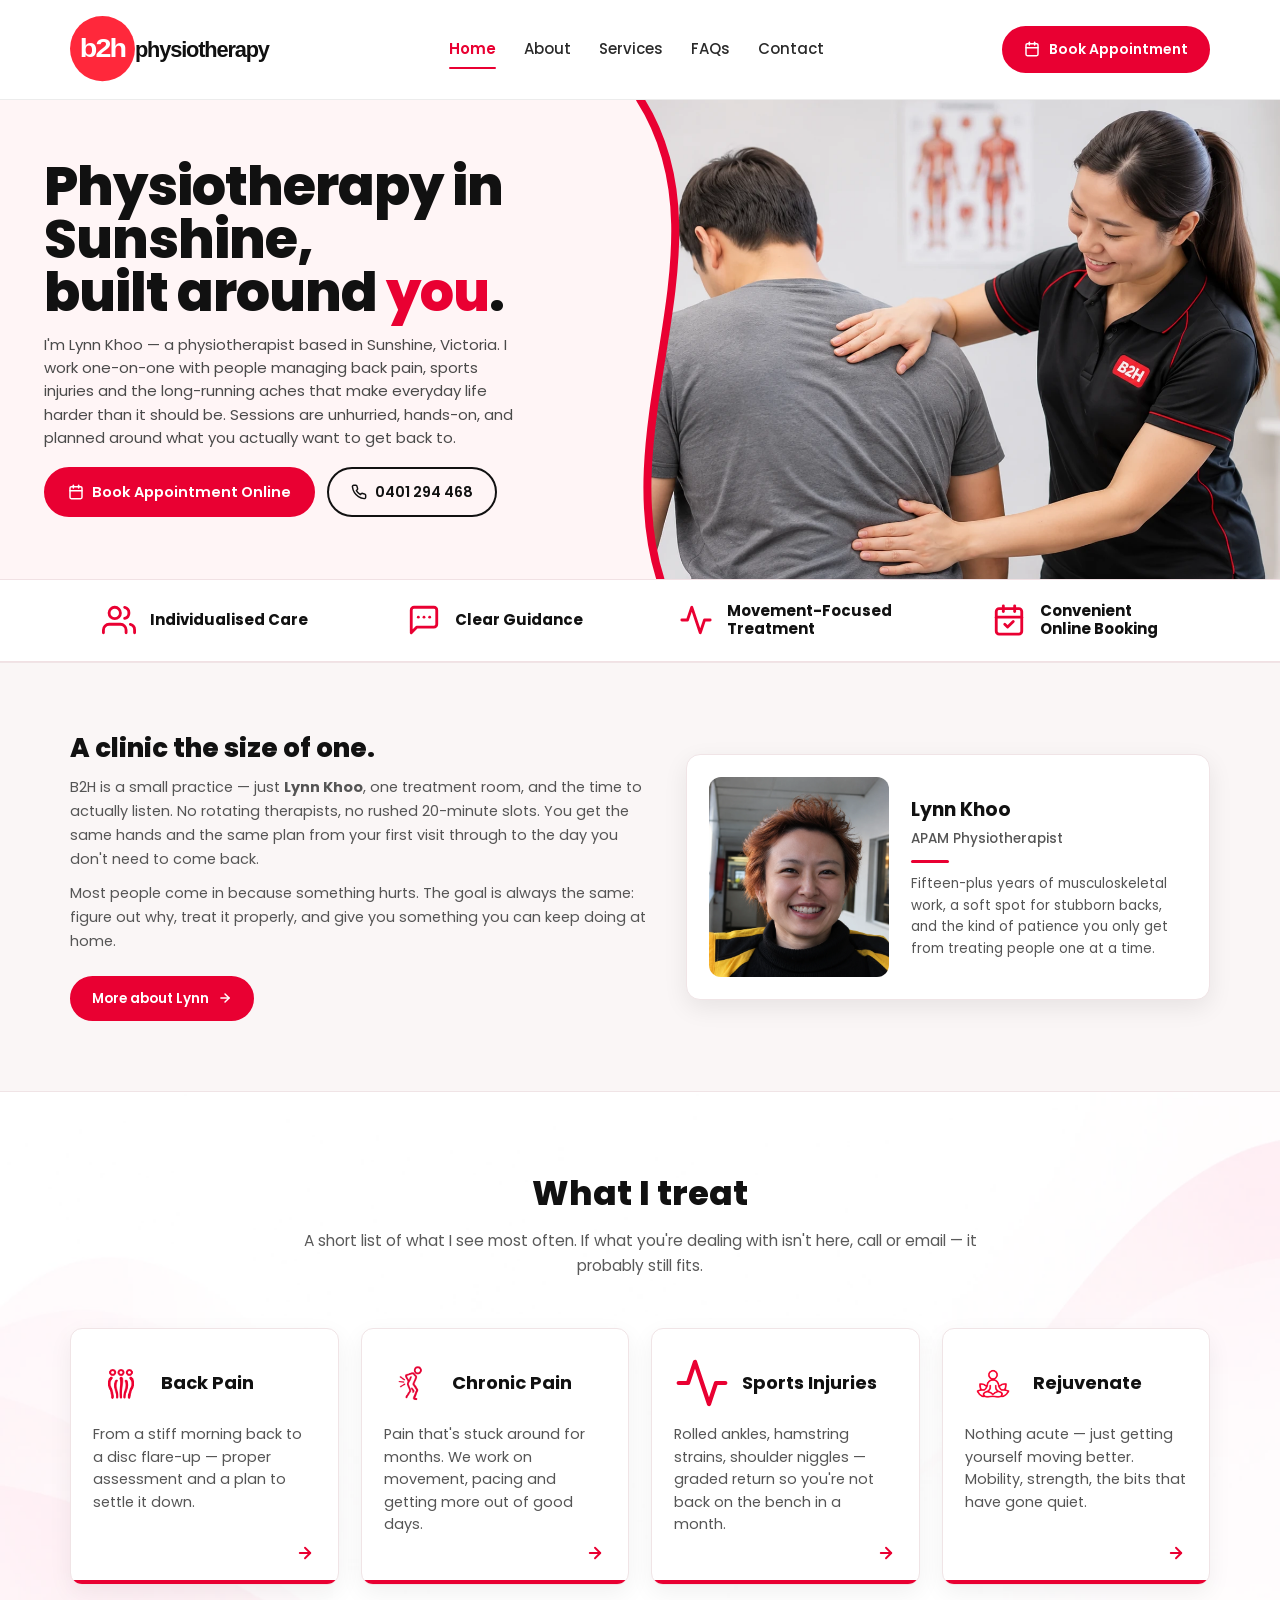
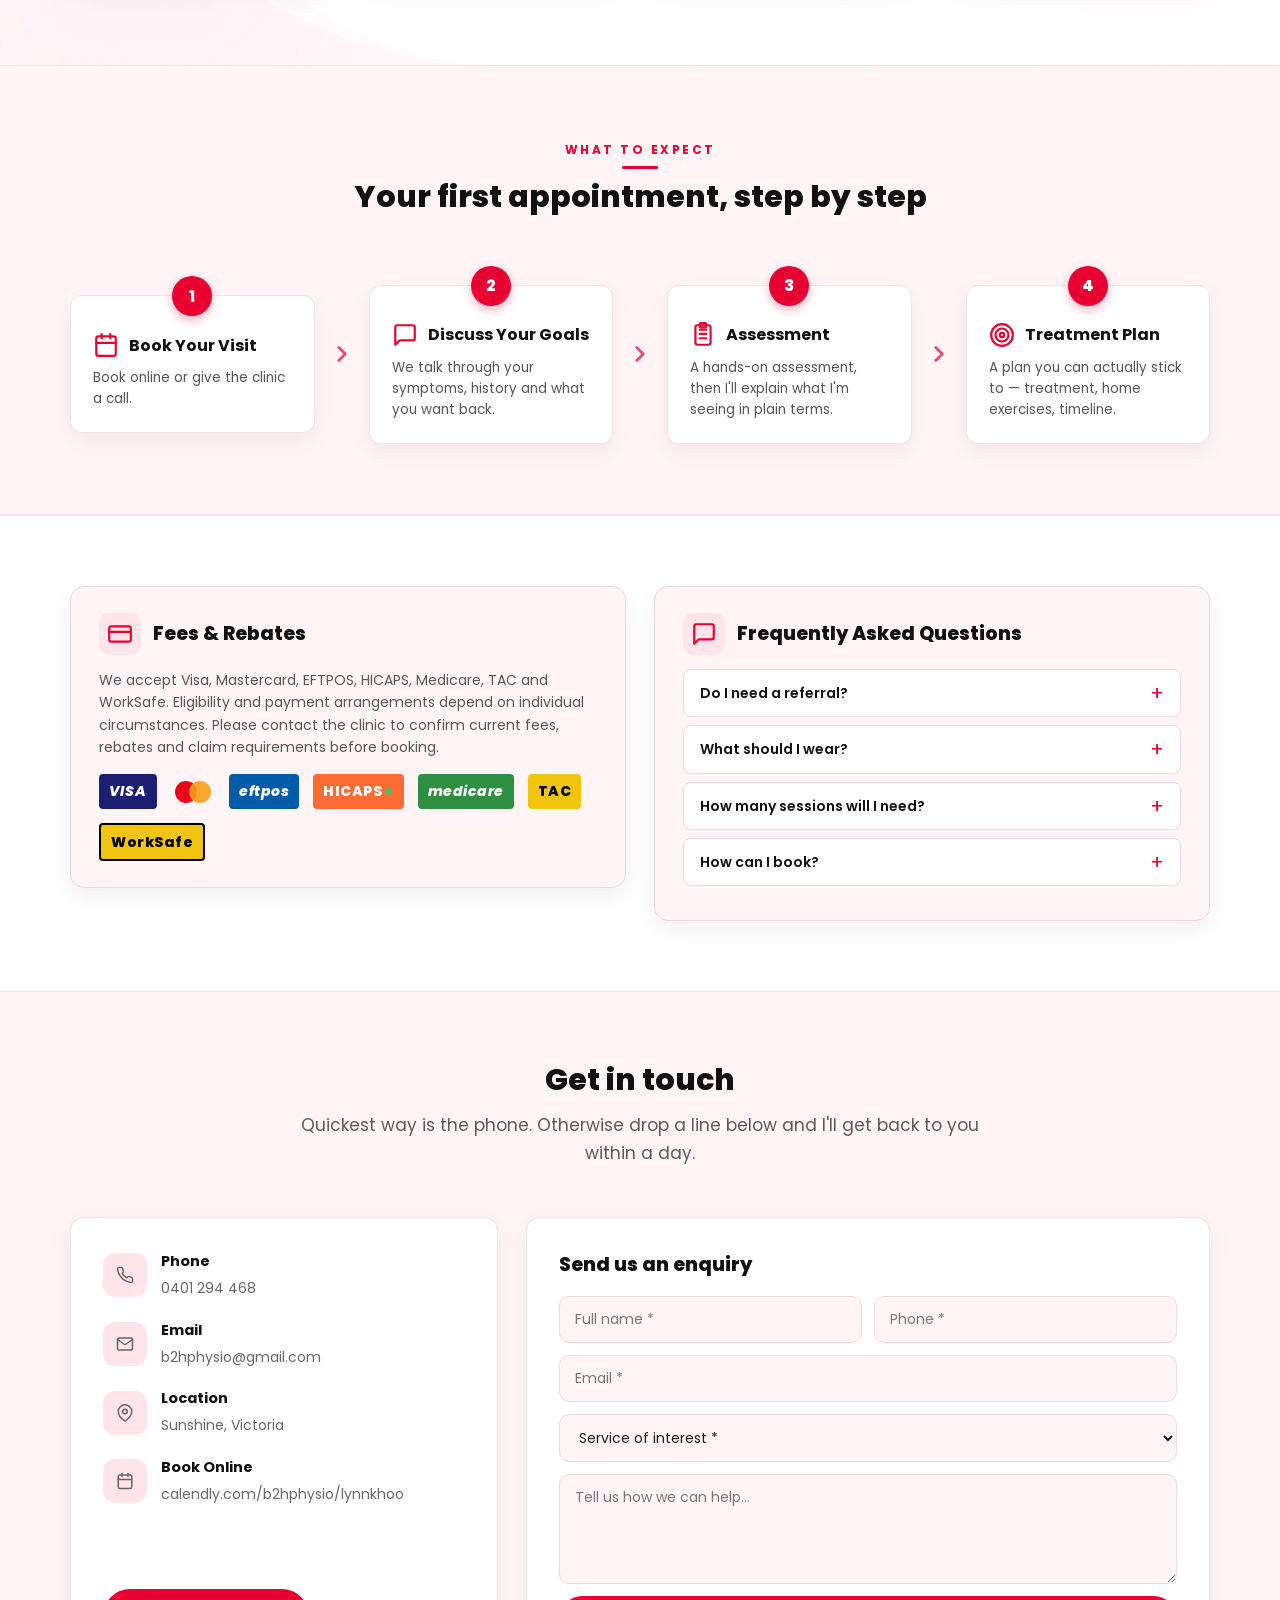
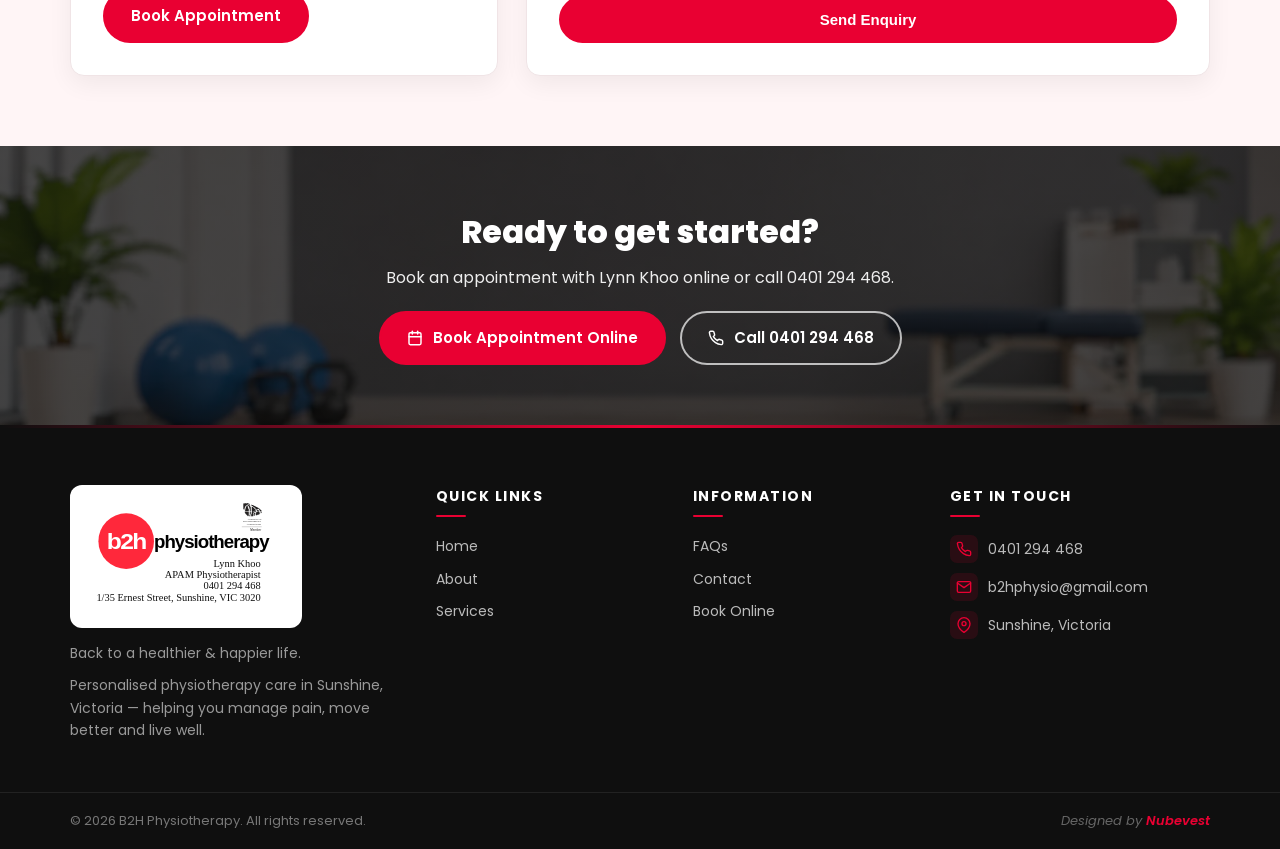
==== index.html @ 9271ef11 "index.html: sync home sections with index.php (What to Expect, Fees/FAQ, Contact) Co-Authored-By: Cl" ====
<!DOCTYPE html>
<html lang="en">
<head>
<meta charset="UTF-8" />
<meta name="viewport" content="width=device-width, initial-scale=1.0" />
<title>B2H Physiotherapy — Back to a Healthier &amp; Happier Life</title>
<meta name="description" content="B2H Physiotherapy in Sunshine, Victoria. Personalised physiotherapy care with Lynn Khoo." />
<link rel="preconnect" href="https://fonts.googleapis.com">
<link rel="preconnect" href="https://fonts.gstatic.com" crossorigin>
<link href="https://fonts.googleapis.com/css2?family=Poppins:wght@400;500;600;700;800&display=swap" rel="stylesheet">
<link rel="stylesheet" href="styles.css" />
</head>
<body>

<header class="header">
  <div class="container header-inner">
    <a href="index.html" class="logo" aria-label="B2H Physiotherapy">
      <img src="images/logo-mark.svg" alt="B2H Physiotherapy" class="logo-img" />
    </a>
    <nav class="nav" id="nav">
      <div class="nav-head">
        <a href="index.html" class="logo" aria-label="B2H Physiotherapy">
          <img src="images/logo-mark.svg" alt="B2H Physiotherapy" class="logo-img" />
        </a>
        <button class="nav-close" id="nav-close" aria-label="Close menu">&times;</button>
      </div>
      <a href="index.html" class="active">Home</a>
      <a href="about.html" class="">About</a>
      <a href="services.html" class="">Services</a>
      <a href="faqs.html" class="">FAQs</a>
      <a href="contact.html" class="">Contact</a>
    </nav>
    <div class="nav-overlay" id="nav-overlay"></div>
    <a href="https://calendly.com/b2hphysio/lynnkhoo" target="_blank" rel="noopener" class="btn btn-primary btn-sm nav-cta">
      <svg width="16" height="16" viewBox="0 0 24 24" fill="none" stroke="currentColor" stroke-width="2.2" stroke-linecap="round" stroke-linejoin="round" style="vertical-align:-3px;margin-right:6px"><rect x="3" y="4" width="18" height="18" rx="2" ry="2"/><line x1="16" y1="2" x2="16" y2="6"/><line x1="8" y1="2" x2="8" y2="6"/><line x1="3" y1="10" x2="21" y2="10"/></svg>
      Book Appointment
    </a>
    <button class="hamburger" id="hamburger" aria-label="Menu">
      <span></span><span></span><span></span>
    </button>
  </div>
</header>

<!-- Hero -->
<section class="hero" id="home">
  <div class="hero-grid">
    <div class="hero-left">
      <div class="hero-left-inner">
        <h1>Physiotherapy in Sunshine,<br/>built around <span class="accent">you</span>.</h1>
        <p>I'm Lynn Khoo — a physiotherapist based in Sunshine, Victoria. I work one-on-one with people managing back pain, sports injuries and the long-running aches that make everyday life harder than it should be. Sessions are unhurried, hands-on, and planned around what you actually want to get back to.</p>
        <div class="hero-cta">
          <a href="https://calendly.com/b2hphysio/lynnkhoo" target="_blank" rel="noopener" class="btn btn-primary">
            <svg width="16" height="16" viewBox="0 0 24 24" fill="none" stroke="currentColor" stroke-width="2.2" stroke-linecap="round" stroke-linejoin="round" style="vertical-align:-3px;margin-right:8px"><rect x="3" y="4" width="18" height="18" rx="2" ry="2"/><line x1="16" y1="2" x2="16" y2="6"/><line x1="8" y1="2" x2="8" y2="6"/><line x1="3" y1="10" x2="21" y2="10"/></svg>
            Book Appointment Online
          </a>
          <a href="tel:0401294468" class="btn btn-ghost">
            <svg width="16" height="16" viewBox="0 0 24 24" fill="none" stroke="currentColor" stroke-width="2.2" stroke-linecap="round" stroke-linejoin="round" style="vertical-align:-3px;margin-right:8px"><path d="M22 16.92v3a2 2 0 0 1-2.18 2 19.79 19.79 0 0 1-8.63-3.07 19.5 19.5 0 0 1-6-6 19.79 19.79 0 0 1-3.07-8.67A2 2 0 0 1 4.11 2h3a2 2 0 0 1 2 1.72 12.84 12.84 0 0 0 .7 2.81 2 2 0 0 1-.45 2.11L8.09 9.91a16 16 0 0 0 6 6l1.27-1.27a2 2 0 0 1 2.11-.45 12.84 12.84 0 0 0 2.81.7A2 2 0 0 1 22 16.92z"/></svg>
            0401 294 468
          </a>
        </div>
      </div>
    </div>
    <div class="hero-right">
      <img src="images/hero.webp" alt="Lynn Khoo treating a patient's back at B2H Physiotherapy" />
      <svg class="hero-divider" viewBox="0 0 100 600" preserveAspectRatio="none" xmlns="http://www.w3.org/2000/svg" aria-hidden="true">
        <path d="M 0 0 L 45 0 C 90 180, 30 400, 55 600 L 0 600 Z" fill="#FFF5F6"/>
        <path d="M 45 0 C 90 180, 30 400, 55 600" stroke="#E90032" stroke-width="8" fill="none" vector-effect="non-scaling-stroke" stroke-linecap="round"/>
      </svg>
    </div>
  </div>
</section>

<!-- Feature Strip -->
<section class="feature-strip">
  <div class="container feature-strip-inner">
    <div class="feature-item">
      <span class="feature-icon"><svg width="34" height="34" viewBox="0 0 24 24" fill="none" stroke="currentColor" stroke-width="2" stroke-linecap="round" stroke-linejoin="round"><path d="M17 21v-2a4 4 0 0 0-4-4H5a4 4 0 0 0-4 4v2"/><circle cx="9" cy="7" r="4"/><path d="M23 21v-2a4 4 0 0 0-3-3.87"/><path d="M16 3.13a4 4 0 0 1 0 7.75"/></svg></span>
      <span class="feature-text">Individualised Care</span>
    </div>
    <div class="feature-item">
      <span class="feature-icon"><svg width="34" height="34" viewBox="0 0 24 24" fill="none" stroke="currentColor" stroke-width="2" stroke-linecap="round" stroke-linejoin="round"><path d="M21 15a2 2 0 0 1-2 2H7l-4 4V5a2 2 0 0 1 2-2h14a2 2 0 0 1 2 2z"/><line x1="8" y1="10" x2="8" y2="10"/><line x1="12" y1="10" x2="12" y2="10"/><line x1="16" y1="10" x2="16" y2="10"/></svg></span>
      <span class="feature-text">Clear Guidance</span>
    </div>
    <div class="feature-item">
      <span class="feature-icon"><svg width="34" height="34" viewBox="0 0 24 24" fill="none" stroke="currentColor" stroke-width="2" stroke-linecap="round" stroke-linejoin="round"><polyline points="22 12 18 12 15 21 9 3 6 12 2 12"/></svg></span>
      <span class="feature-text">Movement-Focused<br/>Treatment</span>
    </div>
    <div class="feature-item">
      <span class="feature-icon"><svg width="34" height="34" viewBox="0 0 24 24" fill="none" stroke="currentColor" stroke-width="2" stroke-linecap="round" stroke-linejoin="round"><rect x="3" y="4" width="18" height="18" rx="2" ry="2"/><line x1="16" y1="2" x2="16" y2="6"/><line x1="8" y1="2" x2="8" y2="6"/><line x1="3" y1="10" x2="21" y2="10"/><polyline points="9 15 11 17 15 13"/></svg></span>
      <span class="feature-text">Convenient<br/>Online Booking</span>
    </div>
  </div>
</section>

<!-- Brief About -->
<section class="section section-about">
  <div class="container">
    <div class="about-grid">
      <div class="about-text">
        <h2>A clinic the size of one.</h2>
        <p>B2H is a small practice — just <strong>Lynn Khoo</strong>, one treatment room, and the time to actually listen. No rotating therapists, no rushed 20-minute slots. You get the same hands and the same plan from your first visit through to the day you don't need to come back.</p>
        <p>Most people come in because something hurts. The goal is always the same: figure out why, treat it properly, and give you something you can keep doing at home.</p>
        <a href="about.html" class="btn btn-primary btn-sm about-cta">
          More about Lynn
          <svg width="14" height="14" viewBox="0 0 24 24" fill="none" stroke="currentColor" stroke-width="2.5" stroke-linecap="round" stroke-linejoin="round" style="margin-left:6px;vertical-align:-2px"><line x1="5" y1="12" x2="19" y2="12"/><polyline points="12 5 19 12 12 19"/></svg>
        </a>
      </div>
      <div class="about-card">
        <div class="about-photo">
          <img src="images/lynn.webp" alt="Lynn Khoo, APAM Physiotherapist" onerror="this.style.display='none';this.parentNode.classList.add('no-photo');" />
        </div>
        <div class="about-info">
          <h4>Lynn Khoo</h4>
          <p class="role">APAM Physiotherapist</p>
          <div class="divider-line"></div>
          <p class="about-desc">Fifteen-plus years of musculoskeletal work, a soft spot for stubborn backs, and the kind of patience you only get from treating people one at a time.</p>
        </div>
      </div>
    </div>
  </div>
</section>

<!-- Services preview -->
<section class="section section-services">
  <div class="container">
    <div class="section-head center">
      <h2>What I treat</h2>
      <p class="lead">A short list of what I see most often. If what you're dealing with isn't here, call or email — it probably still fits.</p>
    </div>
    <div class="services-grid">
      <a href="services.html#back-pain" class="service-card">
        <div class="service-head">
          <span class="service-icon"><img src="images/services/back-pain.png" alt="" width="56" height="56" /></span>
          <h3>Back Pain</h3>
        </div>
        <p>From a stiff morning back to a disc flare-up — proper assessment and a plan to settle it down.</p>
        <span class="service-arrow"><svg width="18" height="18" viewBox="0 0 24 24" fill="none" stroke="currentColor" stroke-width="2.5" stroke-linecap="round" stroke-linejoin="round"><line x1="5" y1="12" x2="19" y2="12"/><polyline points="12 5 19 12 12 19"/></svg></span>
      </a>
      <a href="services.html#chronic-pain" class="service-card">
        <div class="service-head">
          <span class="service-icon"><img src="images/services/chronic-pain.png" alt="" width="56" height="56" /></span>
          <h3>Chronic Pain</h3>
        </div>
        <p>Pain that's stuck around for months. We work on movement, pacing and getting more out of good days.</p>
        <span class="service-arrow"><svg width="18" height="18" viewBox="0 0 24 24" fill="none" stroke="currentColor" stroke-width="2.5" stroke-linecap="round" stroke-linejoin="round"><line x1="5" y1="12" x2="19" y2="12"/><polyline points="12 5 19 12 12 19"/></svg></span>
      </a>
      <a href="services.html#sports-injuries" class="service-card">
        <div class="service-head">
          <span class="service-icon"><svg width="32" height="32" viewBox="0 0 24 24" fill="none" stroke="currentColor" stroke-width="1.8" stroke-linecap="round" stroke-linejoin="round"><polyline points="22 12 18 12 15 21 9 3 6 12 2 12"/></svg></span>
          <h3>Sports Injuries</h3>
        </div>
        <p>Rolled ankles, hamstring strains, shoulder niggles — graded return so you're not back on the bench in a month.</p>
        <span class="service-arrow"><svg width="18" height="18" viewBox="0 0 24 24" fill="none" stroke="currentColor" stroke-width="2.5" stroke-linecap="round" stroke-linejoin="round"><line x1="5" y1="12" x2="19" y2="12"/><polyline points="12 5 19 12 12 19"/></svg></span>
      </a>
      <a href="services.html#rejuvenate" class="service-card">
        <div class="service-head">
          <span class="service-icon"><img src="images/services/rejuvenate.png" alt="" width="56" height="56" /></span>
          <h3>Rejuvenate</h3>
        </div>
        <p>Nothing acute — just getting yourself moving better. Mobility, strength, the bits that have gone quiet.</p>
        <span class="service-arrow"><svg width="18" height="18" viewBox="0 0 24 24" fill="none" stroke="currentColor" stroke-width="2.5" stroke-linecap="round" stroke-linejoin="round"><line x1="5" y1="12" x2="19" y2="12"/><polyline points="12 5 19 12 12 19"/></svg></span>
      </a>
    </div>
  </div>
</section>

<!-- What to Expect -->
<section class="section section-expect">
  <div class="container">
    <div class="section-head center">
      <span class="eyebrow">WHAT TO EXPECT</span>
      <h2>Your first appointment, step by step</h2>
    </div>
    <div class="steps">
      <div class="step">
        <span class="step-num">1</span>
        <div class="step-head">
          <span class="step-icon"><svg width="26" height="26" viewBox="0 0 24 24" fill="none" stroke="currentColor" stroke-width="2" stroke-linecap="round" stroke-linejoin="round"><rect x="3" y="4" width="18" height="18" rx="2" ry="2"/><line x1="16" y1="2" x2="16" y2="6"/><line x1="8" y1="2" x2="8" y2="6"/><line x1="3" y1="10" x2="21" y2="10"/></svg></span>
          <h4>Book Your Visit</h4>
        </div>
        <p>Book online or give the clinic a call.</p>
      </div>
      <span class="step-arrow"><svg width="26" height="26" viewBox="0 0 24 24" fill="none" stroke="currentColor" stroke-width="2.5" stroke-linecap="round" stroke-linejoin="round"><polyline points="9 18 15 12 9 6"/></svg></span>
      <div class="step">
        <span class="step-num">2</span>
        <div class="step-head">
          <span class="step-icon"><svg width="26" height="26" viewBox="0 0 24 24" fill="none" stroke="currentColor" stroke-width="2" stroke-linecap="round" stroke-linejoin="round"><path d="M21 15a2 2 0 0 1-2 2H7l-4 4V5a2 2 0 0 1 2-2h14a2 2 0 0 1 2 2z"/></svg></span>
          <h4>Discuss Your Goals</h4>
        </div>
        <p>We talk through your symptoms, history and what you want back.</p>
      </div>
      <span class="step-arrow"><svg width="26" height="26" viewBox="0 0 24 24" fill="none" stroke="currentColor" stroke-width="2.5" stroke-linecap="round" stroke-linejoin="round"><polyline points="9 18 15 12 9 6"/></svg></span>
      <div class="step">
        <span class="step-num">3</span>
        <div class="step-head">
          <span class="step-icon"><svg width="26" height="26" viewBox="0 0 24 24" fill="none" stroke="currentColor" stroke-width="2" stroke-linecap="round" stroke-linejoin="round"><path d="M9 11H15 M9 15H15 M9 7H15"/><rect x="5" y="3" width="14" height="18" rx="2"/><rect x="9" y="1" width="6" height="4" rx="1"/></svg></span>
          <h4>Assessment</h4>
        </div>
        <p>A hands-on assessment, then I'll explain what I'm seeing in plain terms.</p>
      </div>
      <span class="step-arrow"><svg width="26" height="26" viewBox="0 0 24 24" fill="none" stroke="currentColor" stroke-width="2.5" stroke-linecap="round" stroke-linejoin="round"><polyline points="9 18 15 12 9 6"/></svg></span>
      <div class="step">
        <span class="step-num">4</span>
        <div class="step-head">
          <span class="step-icon"><svg width="26" height="26" viewBox="0 0 24 24" fill="none" stroke="currentColor" stroke-width="2" stroke-linecap="round" stroke-linejoin="round"><circle cx="12" cy="12" r="10"/><circle cx="12" cy="12" r="6"/><circle cx="12" cy="12" r="2"/></svg></span>
          <h4>Treatment Plan</h4>
        </div>
        <p>A plan you can actually stick to — treatment, home exercises, timeline.</p>
      </div>
    </div>
  </div>
</section>

<!-- Fees & Rebates + FAQs -->
<section class="section section-faq-fees">
  <div class="container">
    <div class="fees-faq-grid">
      <div class="info-card">
        <div class="info-card-head">
          <span class="info-card-icon"><svg width="26" height="26" viewBox="0 0 24 24" fill="none" stroke="currentColor" stroke-width="2" stroke-linecap="round" stroke-linejoin="round"><rect x="2" y="5" width="20" height="14" rx="2"/><line x1="2" y1="10" x2="22" y2="10"/></svg></span>
          <h3>Fees &amp; Rebates</h3>
        </div>
        <p>We accept Visa, Mastercard, EFTPOS, HICAPS, Medicare, TAC and WorkSafe. Eligibility and payment arrangements depend on individual circumstances. Please contact the clinic to confirm current fees, rebates and claim requirements before booking.</p>
        <div class="pay-logos">
          <span class="pay-logo pay-visa">VISA</span>
          <span class="pay-logo pay-mc"><span class="mc-circle mc-red"></span><span class="mc-circle mc-yellow"></span></span>
          <span class="pay-logo pay-eftpos">eftpos</span>
          <span class="pay-logo pay-hicaps">HICAPS<span class="hicaps-plus">+</span></span>
          <span class="pay-logo pay-medicare">medicare</span>
          <span class="pay-logo pay-tac">TAC</span>
          <span class="pay-logo pay-worksafe">WorkSafe</span>
        </div>
      </div>
      <div class="info-card">
        <div class="info-card-head">
          <span class="info-card-icon"><svg width="26" height="26" viewBox="0 0 24 24" fill="none" stroke="currentColor" stroke-width="2" stroke-linecap="round" stroke-linejoin="round"><path d="M21 15a2 2 0 0 1-2 2H7l-4 4V5a2 2 0 0 1 2-2h14a2 2 0 0 1 2 2z"/></svg></span>
          <h3>Frequently Asked Questions</h3>
        </div>
        <div class="faq">
          <details><summary>Do I need a referral?</summary><p>Usually not for a private physiotherapy visit. Some funded services require referrals.</p></details>
          <details><summary>What should I wear?</summary><p>Comfortable clothing that allows easy movement.</p></details>
          <details><summary>How many sessions will I need?</summary><p>It depends on your condition and your goals — we'll discuss this with you after your assessment.</p></details>
          <details><summary>How can I book?</summary><p>Use the <a href="https://calendly.com/b2hphysio/lynnkhoo" target="_blank" rel="noopener">online booking link</a> or call us on <a href="tel:0401294468">0401 294 468</a>.</p></details>
        </div>
      </div>
    </div>
  </div>
</section>

<!-- Contact form -->
<section class="section" id="contact">
  <div class="container">
    <div class="section-head center">
      <h2>Get in touch</h2>
      <p class="lead">Quickest way is the phone. Otherwise drop a line below and I'll get back to you within a day.</p>
    </div>
    <div class="contact-grid">
      <div class="contact-info">
        <div class="info-row">
          <span class="info-icon"><svg width="18" height="18" viewBox="0 0 24 24" fill="none" stroke="currentColor" stroke-width="2" stroke-linecap="round" stroke-linejoin="round"><path d="M22 16.92v3a2 2 0 0 1-2.18 2 19.79 19.79 0 0 1-8.63-3.07 19.5 19.5 0 0 1-6-6 19.79 19.79 0 0 1-3.07-8.67A2 2 0 0 1 4.11 2h3a2 2 0 0 1 2 1.72 12.84 12.84 0 0 0 .7 2.81 2 2 0 0 1-.45 2.11L8.09 9.91a16 16 0 0 0 6 6l1.27-1.27a2 2 0 0 1 2.11-.45 12.84 12.84 0 0 0 2.81.7A2 2 0 0 1 22 16.92z"/></svg></span>
          <div><strong>Phone</strong><a href="tel:0401294468">0401 294 468</a></div>
        </div>
        <div class="info-row">
          <span class="info-icon"><svg width="18" height="18" viewBox="0 0 24 24" fill="none" stroke="currentColor" stroke-width="2" stroke-linecap="round" stroke-linejoin="round"><path d="M4 4h16c1.1 0 2 .9 2 2v12c0 1.1-.9 2-2 2H4c-1.1 0-2-.9-2-2V6c0-1.1.9-2 2-2z"/><polyline points="22,6 12,13 2,6"/></svg></span>
          <div><strong>Email</strong><a href="mailto:b2hphysio@gmail.com">b2hphysio@gmail.com</a></div>
        </div>
        <div class="info-row">
          <span class="info-icon"><svg width="18" height="18" viewBox="0 0 24 24" fill="none" stroke="currentColor" stroke-width="2" stroke-linecap="round" stroke-linejoin="round"><path d="M21 10c0 7-9 13-9 13s-9-6-9-13a9 9 0 0 1 18 0z"/><circle cx="12" cy="10" r="3"/></svg></span>
          <div><strong>Location</strong><span>Sunshine, Victoria</span></div>
        </div>
        <div class="info-row">
          <span class="info-icon"><svg width="18" height="18" viewBox="0 0 24 24" fill="none" stroke="currentColor" stroke-width="2" stroke-linecap="round" stroke-linejoin="round"><rect x="3" y="4" width="18" height="18" rx="2" ry="2"/><line x1="16" y1="2" x2="16" y2="6"/><line x1="8" y1="2" x2="8" y2="6"/><line x1="3" y1="10" x2="21" y2="10"/></svg></span>
          <div><strong>Book Online</strong><a href="https://calendly.com/b2hphysio/lynnkhoo" target="_blank" rel="noopener">calendly.com/b2hphysio/lynnkhoo</a></div>
        </div>
        <a href="https://calendly.com/b2hphysio/lynnkhoo" target="_blank" rel="noopener" class="btn btn-primary">Book Appointment</a>
      </div>
      <form class="contact-form" onsubmit="event.preventDefault(); alert('Thanks! We will get back to you soon.'); this.reset();">
        <h3>Send us an enquiry</h3>
        <div class="row">
          <input type="text" placeholder="Full name *" required />
          <input type="tel" placeholder="Phone *" required />
        </div>
        <input type="email" placeholder="Email *" required />
        <select required>
          <option value="">Service of interest *</option>
          <option>Back Pain</option>
          <option>Chronic Pain</option>
          <option>Sports Injuries</option>
          <option>Rejuvenate</option>
          <option>Other</option>
        </select>
        <textarea rows="4" placeholder="Tell us how we can help..."></textarea>
        <button type="submit" class="btn btn-primary">Send Enquiry</button>
      </form>
    </div>
  </div>
</section>

<!-- Footer CTA -->
<section class="footer-cta">
  <div class="container footer-cta-inner">
    <div>
      <h2>Ready to get started?</h2>
      <p>Book an appointment with Lynn Khoo online or call 0401 294 468.</p>
    </div>
    <div class="footer-cta-actions">
      <a href="https://calendly.com/b2hphysio/lynnkhoo" target="_blank" rel="noopener" class="btn btn-primary">
        <svg width="16" height="16" viewBox="0 0 24 24" fill="none" stroke="currentColor" stroke-width="2.2" stroke-linecap="round" stroke-linejoin="round" style="vertical-align:-3px;margin-right:6px"><rect x="3" y="4" width="18" height="18" rx="2" ry="2"/><line x1="16" y1="2" x2="16" y2="6"/><line x1="8" y1="2" x2="8" y2="6"/><line x1="3" y1="10" x2="21" y2="10"/></svg>
        Book Appointment Online
      </a>
      <a href="tel:0401294468" class="btn btn-ghost btn-ghost-light">
        <svg width="16" height="16" viewBox="0 0 24 24" fill="none" stroke="currentColor" stroke-width="2.2" stroke-linecap="round" stroke-linejoin="round" style="vertical-align:-3px;margin-right:6px"><path d="M22 16.92v3a2 2 0 0 1-2.18 2 19.79 19.79 0 0 1-8.63-3.07 19.5 19.5 0 0 1-6-6 19.79 19.79 0 0 1-3.07-8.67A2 2 0 0 1 4.11 2h3a2 2 0 0 1 2 1.72 12.84 12.84 0 0 0 .7 2.81 2 2 0 0 1-.45 2.11L8.09 9.91a16 16 0 0 0 6 6l1.27-1.27a2 2 0 0 1 2.11-.45 12.84 12.84 0 0 0 2.81.7A2 2 0 0 1 22 16.92z"/></svg>
        Call 0401 294 468
      </a>
    </div>
  </div>
</section>

<!-- Footer -->
<footer class="footer">
  <div class="container footer-inner">
    <div class="footer-brand">
      <div class="logo logo-light">
        <img src="images/logo.svg" alt="B2H Physiotherapy" class="logo-img logo-img-light" />
      </div>
      <p class="muted-light">Back to a healthier &amp; happier life.</p>
      <p class="muted-light">Personalised physiotherapy care in Sunshine, Victoria &mdash; helping you manage pain, move better and live well.</p>
    </div>

    <div class="footer-col">
      <h5>Quick Links</h5>
      <ul>
        <li><a href="index.html">Home</a></li>
        <li><a href="about.html">About</a></li>
        <li><a href="services.html">Services</a></li>
      </ul>
    </div>

    <div class="footer-col">
      <h5>Information</h5>
      <ul>
        <li><a href="faqs.html">FAQs</a></li>
        <li><a href="contact.html">Contact</a></li>
        <li><a href="https://calendly.com/b2hphysio/lynnkhoo" target="_blank" rel="noopener">Book Online</a></li>
      </ul>
    </div>

    <div class="footer-col footer-contact">
      <h5>Get in Touch</h5>
      <ul>
        <li>
          <span class="f-icon"><svg width="16" height="16" viewBox="0 0 24 24" fill="none" stroke="currentColor" stroke-width="2" stroke-linecap="round" stroke-linejoin="round"><path d="M22 16.92v3a2 2 0 0 1-2.18 2 19.79 19.79 0 0 1-8.63-3.07 19.5 19.5 0 0 1-6-6 19.79 19.79 0 0 1-3.07-8.67A2 2 0 0 1 4.11 2h3a2 2 0 0 1 2 1.72 12.84 12.84 0 0 0 .7 2.81 2 2 0 0 1-.45 2.11L8.09 9.91a16 16 0 0 0 6 6l1.27-1.27a2 2 0 0 1 2.11-.45 12.84 12.84 0 0 0 2.81.7A2 2 0 0 1 22 16.92z"/></svg></span>
          <a href="tel:0401294468">0401 294 468</a>
        </li>
        <li>
          <span class="f-icon"><svg width="16" height="16" viewBox="0 0 24 24" fill="none" stroke="currentColor" stroke-width="2" stroke-linecap="round" stroke-linejoin="round"><path d="M4 4h16c1.1 0 2 .9 2 2v12c0 1.1-.9 2-2 2H4c-1.1 0-2-.9-2-2V6c0-1.1.9-2 2-2z"/><polyline points="22,6 12,13 2,6"/></svg></span>
          <a href="mailto:b2hphysio@gmail.com">b2hphysio@gmail.com</a>
        </li>
        <li>
          <span class="f-icon"><svg width="16" height="16" viewBox="0 0 24 24" fill="none" stroke="currentColor" stroke-width="2" stroke-linecap="round" stroke-linejoin="round"><path d="M21 10c0 7-9 13-9 13s-9-6-9-13a9 9 0 0 1 18 0z"/><circle cx="12" cy="10" r="3"/></svg></span>
          <span>Sunshine, Victoria</span>
        </li>
      </ul>
    </div>
  </div>

  <div class="copyright">
    <div class="container copyright-inner">
      <span>&copy; 2026 B2H Physiotherapy. All rights reserved.</span>
      <span class="footer-credit">Designed by <a href="https://nubevest.com.au" target="_blank" rel="noopener">Nubevest</a></span>
    </div>
  </div>
</footer>

<script src="script.js"></script>
</body>
</html>
---- styles.css ----
/* ===== B2H Physiotherapy — Red / Black / White ===== */
:root{
  --red:#E90032;
  --red-dark:#b80028;
  --black:#111111;
  --ink:#1a1a1a;
  --muted:#5a5a5a;
  --line:#ececec;
  --bg:#ffffff;
  --bg-pink:#FFF5F6;
  --bg-alt:#faf6f6;
  --radius:14px;
  --shadow:0 10px 30px rgba(17,17,17,.08);
  --shadow-lg:0 20px 60px rgba(233,0,50,.18);
}
*{box-sizing:border-box;margin:0;padding:0}
html{scroll-behavior:smooth}
body{
  font-family:'Poppins',system-ui,-apple-system,sans-serif;
  color:var(--ink);background:var(--bg);line-height:1.6;-webkit-font-smoothing:antialiased;
}
img{max-width:100%;display:block}
a{color:var(--red);text-decoration:none}
a:hover{color:var(--red-dark)}
.container{width:100%;max-width:1180px;margin:0 auto;padding:0 20px}

/* ===== Header ===== */
.header{position:sticky;top:0;background:#fff;z-index:50;box-shadow:0 1px 0 var(--line)}
.header-inner{display:flex;align-items:center;justify-content:space-between;padding:16px 20px;gap:20px}
.logo{display:flex;align-items:center;gap:10px;font-weight:700;color:var(--black)}
.logo-mark{
  background:var(--red);color:#fff;padding:7px 11px;border-radius:8px;
  font-weight:800;letter-spacing:.3px;font-size:17px;line-height:1;
}
.logo-text{font-size:19px;font-weight:700}
.logo-img{display:block;height:auto;width:200px;max-width:100%;flex-shrink:0}
@media (max-width:640px){.logo-img{width:160px}}
.logo-img-light{width:200px;background:#fff;padding:12px 16px;border-radius:12px;box-sizing:content-box}
@media (max-width:640px){.logo-img{width:150px}}
.nav{display:flex;gap:28px;align-items:center}
.nav-head,.nav-overlay{display:none}
.nav a{color:#2a2a2a;font-weight:500;font-size:15px;position:relative;padding:4px 0}
.nav a:hover{color:var(--red)}
.nav a.active{color:var(--red);font-weight:600}
.nav a.active::after{content:"";position:absolute;left:0;right:0;bottom:-4px;height:2px;background:var(--red);border-radius:2px}
.nav .caret{font-size:11px;margin-left:2px;opacity:.7}
.nav-cta{white-space:nowrap;display:inline-flex;align-items:center}
.hamburger{display:none;background:none;border:none;cursor:pointer;flex-direction:column;gap:4px;padding:8px}
.hamburger span{width:24px;height:2.5px;background:var(--black);border-radius:2px;transition:.3s}

/* ===== Buttons ===== */
.btn{
  display:inline-block;padding:13px 26px;border-radius:50px;font-weight:600;font-size:15px;
  transition:.3s;cursor:pointer;border:2px solid transparent;text-align:center;
}
.btn-sm{padding:10px 20px;font-size:14px}
.btn-primary{background:var(--red);color:#fff;border-color:var(--red)}
.btn-primary:hover{background:var(--red-dark);border-color:var(--red-dark);color:#fff;transform:translateY(-2px);box-shadow:var(--shadow-lg)}
.btn-ghost{background:transparent;color:var(--black);border-color:var(--black)}
.btn-ghost:hover{background:var(--black);color:#fff}

/* ===== Page Hero (sub-pages) ===== */
.page-hero{
  background:linear-gradient(135deg,#fff5f6 0%,#ffe4e9 100%);
  padding:60px 0;text-align:center;border-bottom:1px solid #f0d8dc;
  position:relative;overflow:hidden;
}
.page-hero::before,.page-hero::after{
  content:"";position:absolute;width:260px;height:260px;border-radius:50%;
  background:radial-gradient(circle,rgba(233,0,50,.08),transparent 70%);pointer-events:none;
}
.page-hero::before{top:-80px;left:-80px}
.page-hero::after{bottom:-80px;right:-80px}
.page-hero .container{position:relative;z-index:1}
.page-hero .eyebrow{color:var(--red);font-weight:700;font-size:13px;letter-spacing:3px;text-transform:uppercase;margin-bottom:12px;display:inline-block}
.page-hero h1{font-size:44px;color:var(--black);font-weight:800;margin:0 0 14px;letter-spacing:-.5px}
.breadcrumb{font-size:14px;color:#777}
.breadcrumb a{color:var(--red);text-decoration:none;font-weight:600}
.breadcrumb a:hover{text-decoration:underline}
.breadcrumb span.sep{margin:0 8px;color:#aaa}

/* ===== Hero ===== */
.hero{background:var(--bg-pink);position:relative;overflow:hidden}
.hero-grid{
  display:grid;grid-template-columns:43% 57%;align-items:stretch;
  min-height:480px;max-width:1400px;margin:0 auto;position:relative;
}
.hero-left{
  display:flex;align-items:center;background:var(--bg-pink);position:relative;z-index:2;
  padding:30px 32px 30px 44px;
}
.hero-left-inner{max-width:540px;width:100%}
.eyebrow{
  display:inline-block;color:var(--red);font-weight:700;font-size:12px;letter-spacing:2.5px;
  text-transform:uppercase;margin-bottom:10px;
}
.hero-left h1{
  font-size:54px;line-height:.98;font-weight:800;color:var(--black);
  margin-bottom:14px;letter-spacing:-1px;
}
.hero-left h1 .accent{color:var(--red)}
.hero-left p{color:#4a4a4a;font-size:15px;margin-bottom:18px;line-height:1.55;max-width:550px}
.hero-cta{display:flex;gap:12px;flex-wrap:nowrap}
.hero-cta .btn{
  display:inline-flex;align-items:center;justify-content:center;
  padding:0 22px;height:50px;font-size:14.5px;white-space:nowrap;
}

.hero-right{position:relative;overflow:hidden;background:var(--bg-pink)}
.hero-right img{
  width:100%;height:100%;object-fit:cover;object-position:35% center;display:block;
  position:absolute;inset:0;z-index:1;
}
.hero-divider{
  position:absolute;top:0;left:-2px;height:100%;width:28%;
  z-index:2;pointer-events:none;display:block;
}

/* ===== Feature Strip ===== */
.feature-strip{
  background:#fff;border-top:1px solid #f1e1e4;border-bottom:1px solid #f1e1e4;
  padding:22px 0;
}
.feature-strip-inner{
  display:grid;grid-template-columns:repeat(4,1fr);gap:20px;align-items:center;
}
.feature-item{display:flex;align-items:center;gap:14px;justify-content:center}
.feature-icon{
  color:var(--red);display:inline-flex;align-items:center;justify-content:center;
  flex-shrink:0;
}
.feature-text{
  font-weight:700;color:var(--black);font-size:15px;line-height:1.25;
}

/* ===== Sections ===== */
.section{padding:80px 0}
.section-alt{background:var(--bg-alt)}
.section-dark{background:var(--black);color:#fff}
.section-dark .eyebrow{color:#ff5a7a}
.section-head{margin-bottom:50px;max-width:720px}
.section-head.center{margin-left:auto;margin-right:auto;text-align:center}
.section-head.light h2{color:#fff}
.section-head h2{font-size:38px;line-height:1.2;color:var(--black);font-weight:800;margin-bottom:14px}
.section-head .lead{color:var(--muted);font-size:17px}

/* ===== About ===== */
.section-about{background:#faf6f6;padding:70px 0;border-top:1px solid #f0e4e6;border-bottom:1px solid #f0e4e6}
.about-grid{display:grid;grid-template-columns:1.1fr 1fr;gap:40px;align-items:center}
.about-text .eyebrow{margin-bottom:8px;letter-spacing:2.5px;font-size:12px}
.about-text h2{font-size:26px;color:var(--black);font-weight:800;margin-bottom:12px;line-height:1.2}
.about-text p{color:#555;margin-bottom:10px;font-size:14.5px;line-height:1.65}
.about-cta{margin-top:12px;padding:10px 20px;font-size:13.5px}

.about-card{
  background:#fff;border-radius:14px;padding:22px;display:grid;
  grid-template-columns:180px 1fr;gap:22px;align-items:center;
  box-shadow:0 8px 24px rgba(17,17,17,.08);border:1px solid #f0e4e6;
}
.about-photo{
  width:180px;height:200px;border-radius:12px;overflow:hidden;
  background:#fff5f6;display:flex;align-items:center;justify-content:center;
  flex-shrink:0;
}
.about-photo img{width:100%;height:100%;object-fit:cover;display:block}
.about-photo.no-photo::after{
  content:"Lynn Khoo\A Photo";white-space:pre;color:var(--red);font-size:13px;font-weight:600;text-align:center;
}
.about-info h4{font-size:19px;color:var(--black);margin:0;font-weight:700}
.about-info .role{color:#555;font-size:13.5px;font-weight:500;margin:3px 0 0}
.divider-line{width:38px;height:3px;background:var(--red);margin:10px 0;border-radius:2px}
.about-desc{color:#555;font-size:13.5px;line-height:1.6;margin:0}

/* ===== Services ===== */
.section-services{background:#fff;position:relative;overflow:hidden}
.section-services::before{
  content:"";position:absolute;inset:0;
  background:url('images/services-bg.webp') center/100% 100% no-repeat;
  opacity:.35;pointer-events:none;
}
.section-services .container{position:relative;z-index:1}
.section-services .eyebrow{
  margin-bottom:12px;position:relative;padding-bottom:12px;
}
.section-services .eyebrow::after{
  content:"";position:absolute;left:50%;bottom:0;transform:translateX(-50%);
  width:40px;height:3px;background:var(--red);border-radius:2px;
}
.section-services h2{font-size:34px;line-height:1.25}
.section-services .lead{color:var(--muted);font-size:15.5px;margin-top:12px}

.services-grid{display:grid;grid-template-columns:repeat(4,1fr);gap:22px;margin-top:40px}
.service-card{
  background:#fff;padding:26px 22px 48px;border-radius:12px;
  box-shadow:0 8px 24px rgba(17,17,17,.06);
  transition:.3s;border:1px solid #f0e4e6;position:relative;overflow:hidden;
}
.service-card::after{
  content:"";position:absolute;left:0;right:0;bottom:0;height:4px;
  background:var(--red);
}
.service-card:hover{transform:translateY(-4px);box-shadow:0 14px 32px rgba(233,0,50,.12);border-color:#ffd1d9}
.service-head{display:flex;align-items:center;gap:12px;margin-bottom:12px}
.service-icon{
  color:var(--red);display:inline-flex;align-items:center;justify-content:center;
  flex-shrink:0;width:56px;height:56px;background:transparent;
}
.service-icon img,.service-icon svg{width:56px;height:56px;object-fit:contain;display:block;background:transparent}
.service-card h3{font-size:18px;color:var(--black);font-weight:700;margin:0}
.service-card p{color:#555;font-size:14.5px;line-height:1.55;margin:0}
.service-arrow{
  position:absolute;bottom:16px;right:18px;color:var(--red);
  display:inline-flex;align-items:center;justify-content:center;
  width:30px;height:30px;border-radius:50%;transition:.3s;
}
.service-card:hover .service-arrow{background:var(--red);color:#fff;transform:translateX(4px)}

/* ===== Steps ===== */
.section-expect{background:#fff5f6;padding:70px 0;border-top:1px solid #f0e4e6;border-bottom:1px solid #f0e4e6}
.section-expect .eyebrow{
  position:relative;padding-bottom:10px;margin-bottom:10px;
  letter-spacing:2.5px;
}
.section-expect .eyebrow::after{
  content:"";position:absolute;left:50%;bottom:0;transform:translateX(-50%);
  width:36px;height:3px;background:var(--red);border-radius:2px;
}
.section-expect h2{font-size:30px;color:var(--black);font-weight:800}

.steps{
  display:grid;grid-template-columns:1fr auto 1fr auto 1fr auto 1fr;
  gap:14px;align-items:center;margin-top:50px;
}
.step{
  background:#fff;padding:26px 22px 22px;border-radius:12px;
  box-shadow:0 8px 20px rgba(17,17,17,.06);
  position:relative;border:1px solid #f0e4e6;
  margin-top:20px;
}
.step-num{
  position:absolute;top:-20px;left:50%;transform:translateX(-50%);
  display:flex;width:40px;height:40px;background:var(--red);color:#fff;
  border-radius:50%;align-items:center;justify-content:center;
  font-weight:800;font-size:16px;box-shadow:0 4px 10px rgba(233,0,50,.3);
}
.step-head{display:flex;align-items:center;gap:10px;margin-bottom:10px;margin-top:10px}
.step-icon{color:var(--red);display:inline-flex;flex-shrink:0}
.step h4{color:var(--black);font-size:16px;margin:0;font-weight:700}
.step p{color:#555;font-size:13.5px;line-height:1.55;margin:0}

.step-arrow{
  color:var(--red);display:inline-flex;align-items:center;justify-content:center;
  opacity:.7;
}

/* ===== Why (dark) ===== */
.why-grid{display:grid;grid-template-columns:repeat(4,1fr);gap:22px}
.why-card{
  background:rgba(255,255,255,.05);border:1px solid rgba(255,255,255,.1);
  padding:30px 22px;border-radius:var(--radius);text-align:center;transition:.3s;
}
.why-card:hover{background:rgba(228,0,43,.1);border-color:var(--red);transform:translateY(-4px)}
.why-icon{font-size:40px;margin-bottom:12px}
.why-card h4{color:#fff;margin-bottom:8px;font-size:17px}
.why-card p{color:#bbb;font-size:14.5px}

/* ===== Fees & FAQ combined ===== */
.section-faq-fees{background:#fff;padding:70px 0;border-top:1px solid #f0e4e6;border-bottom:1px solid #f0e4e6}
.section-faq-fees .info-card{background:#fff5f6;border:1px solid #f0d8dc}
.section-faq-fees .faq details{background:#fff}
.fees-faq-grid{display:grid;grid-template-columns:1fr 1fr;gap:28px;align-items:start}
.info-card{
  background:#fff;border-radius:14px;padding:26px 28px;
  box-shadow:0 8px 24px rgba(17,17,17,.06);border:1px solid #f0e4e6;
}
.info-card-head{display:flex;align-items:center;gap:12px;margin-bottom:14px}
.info-card-icon{
  color:var(--red);width:42px;height:42px;background:#ffe4e9;
  border-radius:10px;display:inline-flex;align-items:center;justify-content:center;
  flex-shrink:0;
}
.info-card h3{font-size:19px;color:var(--black);font-weight:800;margin:0}
.info-card > p{color:#555;font-size:14px;line-height:1.6;margin-bottom:16px}

.pay-logos{display:flex;flex-wrap:wrap;gap:14px;align-items:center;margin-top:14px}
.pay-logo{
  display:inline-flex;align-items:center;justify-content:center;
  font-weight:800;font-size:14px;letter-spacing:.5px;
  padding:6px 10px;border-radius:4px;color:#fff;
}
.pay-visa{background:#1a1f71;font-style:italic;letter-spacing:1px}
.pay-mc{background:transparent;padding:4px;gap:0}
.mc-circle{width:22px;height:22px;border-radius:50%;display:inline-block}
.mc-red{background:#eb001b}
.mc-yellow{background:#f79e1b;margin-left:-8px;opacity:.9}
.pay-eftpos{background:#005ca9;font-style:italic;text-transform:lowercase}
.pay-hicaps{background:#ff6b35;position:relative}
.hicaps-plus{color:#2ecc71;font-weight:900;margin-left:2px}
.pay-medicare{background:#2d8f3f;text-transform:lowercase;font-style:italic}
.pay-tac{background:#f1c40f;color:#000}
.pay-worksafe{background:#f1c40f;color:#000;border:2px solid #000}

/* ===== FAQ ===== */
.faq{margin:0}
.faq details{
  background:#fff5f6;border-radius:8px;padding:0;margin-bottom:8px;
  border:1px solid #f0d8dc;overflow:hidden;
}
.faq summary{
  padding:12px 16px;cursor:pointer;font-weight:600;color:var(--black);font-size:14px;
  list-style:none;display:flex;justify-content:space-between;align-items:center;
}
.faq summary::-webkit-details-marker{display:none}
.faq summary::after{content:"+";font-size:20px;color:var(--red);font-weight:400;transition:.3s;line-height:1}
.faq details[open] summary::after{transform:rotate(45deg)}
.faq details p{padding:0 16px 14px;color:#555;font-size:13.5px;line-height:1.55}

/* ===== Contact ===== */
#contact{background:#fff5f6;padding:70px 0}
#contact .section-head.center .eyebrow{
  position:relative;padding-bottom:10px;letter-spacing:2.5px;
}
#contact .section-head.center .eyebrow::after{
  content:"";position:absolute;left:50%;bottom:0;transform:translateX(-50%);
  width:36px;height:3px;background:var(--red);border-radius:2px;
}
#contact .section-head h2{font-size:30px}

.contact-grid{display:grid;grid-template-columns:1fr 1.2fr;gap:28px;align-items:stretch}
.contact-info{
  background:#fff;padding:32px;border-radius:14px;
  box-shadow:0 8px 24px rgba(17,17,17,.06);border:1px solid #f0e4e6;
  display:flex;flex-direction:column;gap:18px;
}
.info-row{display:flex;gap:14px;align-items:center}
.info-row strong{display:block;color:var(--black);margin-bottom:2px;font-size:14.5px;font-weight:700}
.info-row a,.info-row span{color:#666;font-size:14px;text-decoration:none}
.info-row a:hover{color:var(--red)}
.info-icon{
  width:44px;height:44px;background:#ffe4e9;color:var(--red);border-radius:12px;
  display:flex;align-items:center;justify-content:center;flex-shrink:0;font-size:18px;
}
.contact-info .btn{margin-top:auto;align-self:flex-start}

.contact-form{
  background:#fff;padding:32px;border-radius:14px;
  box-shadow:0 8px 24px rgba(17,17,17,.06);border:1px solid #f0e4e6;
  display:flex;flex-direction:column;gap:12px;
}
.contact-form h3{color:var(--black);margin-bottom:4px;font-size:19px;font-weight:800}
.contact-form .row{display:grid;grid-template-columns:1fr 1fr;gap:12px}
.contact-form input,.contact-form select,.contact-form textarea{
  padding:12px 15px;border:1.5px solid #f0d8dc;border-radius:10px;
  font-family:inherit;font-size:14px;color:var(--ink);transition:.2s;background:#fff5f6;
}
.contact-form input:focus,.contact-form select:focus,.contact-form textarea:focus{
  outline:none;border-color:var(--red);background:#fff;box-shadow:0 0 0 3px rgba(233,0,50,.1);
}
.contact-form textarea{resize:vertical;font-family:inherit}

/* ===== Footer CTA ===== */
.footer-cta{
  background:
    linear-gradient(rgba(10,10,10,.75),rgba(10,10,10,.75)),
    url('images/cta-bg.webp') center/cover no-repeat;
  color:#fff;padding:60px 0;position:relative;overflow:hidden;text-align:center;
}
.footer-cta-inner{
  display:flex;flex-direction:column;align-items:center;justify-content:center;gap:20px;
  position:relative;z-index:1;
}
.footer-cta h2{color:#fff;font-size:32px;font-weight:800;margin:0 0 8px}
.footer-cta p{color:rgba(255,255,255,.92);font-size:16px;margin:0;max-width:600px}
.footer-cta-actions{display:flex;gap:14px;flex-wrap:wrap;justify-content:center}
.footer-cta .btn-primary{background:var(--red);color:#fff;border-color:var(--red)}
.footer-cta .btn-primary:hover{background:var(--red-dark);border-color:var(--red-dark);color:#fff}
.btn-ghost-light{background:transparent;color:#fff;border:2px solid rgba(255,255,255,.7)}
.btn-ghost-light:hover{background:#fff;color:var(--red);border-color:#fff}

/* ===== Footer ===== */
.footer{background:#0f0f0f;color:#bbb;padding:60px 0 0;position:relative}
.footer::before{
  content:"";position:absolute;top:0;left:0;right:0;height:3px;
  background:linear-gradient(90deg,transparent 0%,var(--red) 50%,transparent 100%);
}
.footer-inner{display:grid;grid-template-columns:1.5fr 1fr 1fr 1.2fr;gap:40px;padding-bottom:40px}
.footer h5{
  color:#fff;margin-bottom:18px;font-size:14px;text-transform:uppercase;letter-spacing:1.5px;
  position:relative;padding-bottom:10px;font-weight:700;
}
.footer h5::after{
  content:"";position:absolute;left:0;bottom:0;width:30px;height:2px;
  background:var(--red);border-radius:2px;
}
.footer ul{list-style:none}
.footer ul li{margin-bottom:10px;display:flex;align-items:center;gap:10px;font-size:14px}
.footer ul a{color:#bbb;transition:.2s}
.footer ul a:hover{color:var(--red);padding-left:3px}
.footer-brand .logo-light{margin-bottom:14px;display:inline-flex}
.logo-light .logo-text{color:#fff}
.footer-brand .muted-light{color:#999;font-size:14px;line-height:1.6;margin-bottom:10px;max-width:320px}

.f-icon{
  color:var(--red);display:inline-flex;align-items:center;justify-content:center;
  width:28px;height:28px;background:rgba(233,0,50,.12);border-radius:7px;flex-shrink:0;
}

.copyright{border-top:1px solid #222;padding:18px 0;font-size:13px;color:#777}
.copyright-inner{display:flex;justify-content:space-between;align-items:center;flex-wrap:wrap;gap:10px}
.footer-credit{color:#666;font-style:italic}

/* ===== Responsive ===== */
@media (max-width: 960px){
  .nav{
    display:flex;flex-direction:column;position:fixed;top:0;left:0;bottom:0;
    width:280px;max-width:82vw;background:#fff;padding:20px 22px;gap:0;
    box-shadow:2px 0 24px rgba(0,0,0,.15);
    transform:translateX(-100%);transition:transform .28s ease;z-index:200;
    overflow-y:auto;
  }
  .nav.open{transform:translateX(0)}
  .nav-head{display:flex;align-items:center;justify-content:space-between;margin-bottom:22px;padding-bottom:16px;border-bottom:1px solid var(--line)}
  .nav-head .logo-img{width:150px}
  .nav-close{background:none;border:0;font-size:28px;line-height:1;cursor:pointer;color:#111;padding:4px 8px}
  .nav a{padding:14px 0;border-bottom:1px solid #f1f1f1;font-size:15px;color:#2a2a2a;font-weight:500}
  .nav a:last-child{border-bottom:none}
  .nav a.active{color:var(--red)}
  .nav-overlay{position:fixed;inset:0;background:rgba(0,0,0,.45);opacity:0;pointer-events:none;transition:opacity .28s ease;z-index:150}
  .nav-overlay.open{opacity:1;pointer-events:auto}
  body.nav-locked{overflow:hidden}
  .nav-cta{display:none}
  .hamburger{display:flex}

  .hero-grid{grid-template-columns:1fr;min-height:auto}
  .hero-left{padding:50px 24px;text-align:center}
  .hero-left-inner{margin:0 auto}
  .hero-left h1{font-size:42px}
  .hero-cta{justify-content:center}
  .hero-right{min-height:380px}
  .hero-divider{display:none}

  .about-grid{grid-template-columns:1fr;gap:30px}
  .services-grid,.why-grid{grid-template-columns:repeat(2,1fr)}
  .steps{grid-template-columns:1fr 1fr;gap:30px 14px}
  .step-arrow{display:none}
  .fees-faq-grid{grid-template-columns:1fr;gap:20px}
  .feature-strip-inner{grid-template-columns:repeat(2,1fr);gap:16px}
  .contact-grid{grid-template-columns:1fr}
  .footer-inner{grid-template-columns:1fr 1fr;gap:30px}
  .footer-brand{grid-column:span 2}
  .footer-cta-inner{text-align:center;justify-content:center}
  .footer-cta-actions{justify-content:center}
  .copyright-inner{justify-content:center;text-align:center}
}
@media (max-width: 560px){
  .hero-left h1{font-size:34px}
  .section{padding:60px 0}
  .section-head h2{font-size:28px}
  .services-grid,.steps,.why-grid{grid-template-columns:1fr}
  .about-stats{grid-template-columns:1fr 1fr}
  .contact-form .row{grid-template-columns:1fr}
  .topbar-inner{font-size:12px;gap:8px}
  .topbar .dot{display:none}
}

/* About page — Story */
.section-story{background:#fff7f8}
.story-grid{display:grid;grid-template-columns:repeat(3,1fr);gap:22px;margin-top:36px}
.story-card{background:#fff;border:1px solid #f1d5da;border-radius:14px;padding:28px 24px;position:relative;transition:.25s}
.story-card:hover{transform:translateY(-4px);box-shadow:0 14px 32px rgba(233,0,50,.1);border-color:#ffd1d9}
.story-num{display:inline-block;font-size:30px;font-weight:800;color:var(--red);line-height:1;margin-bottom:12px;letter-spacing:-1px}
.story-card h3{font-size:19px;font-weight:700;color:var(--black);margin:0 0 10px}
.story-card p{color:#555;font-size:14.5px;line-height:1.6;margin:0}

/* About page — Values */
.section-values{background:#fff}
.values-grid{display:grid;grid-template-columns:repeat(4,1fr);gap:20px;margin-top:36px}
.value-card{background:#fff;border:1px solid #ececec;border-radius:14px;padding:26px 22px;transition:.25s}
.value-card:hover{border-color:#ffd1d9;transform:translateY(-3px);box-shadow:0 10px 24px rgba(233,0,50,.08)}
.value-icon{display:inline-flex;align-items:center;justify-content:center;width:52px;height:52px;border-radius:12px;background:#fff0f3;color:var(--red);margin-bottom:14px}
.value-card h4{font-size:17px;font-weight:700;color:var(--black);margin:0 0 8px}
.value-card p{color:#555;font-size:14px;line-height:1.55;margin:0}

/* About page — Credentials */
.section-credentials{background:#fff7f8}
.credentials-grid{display:grid;grid-template-columns:1fr 1fr;gap:48px;align-items:start}
.credentials-grid h2{font-size:30px;line-height:1.2;margin:10px 0 14px;color:var(--black)}
.credentials-grid p{color:#555;font-size:15px;line-height:1.6;margin:0}
.credentials-list{list-style:none;padding:0;margin:0;display:grid;gap:14px}
.credentials-list li{display:flex;gap:14px;align-items:flex-start;background:#fff;padding:16px 18px;border-radius:12px;border:1px solid #f1d5da}
.credentials-list .check{width:30px;height:30px;border-radius:50%;background:var(--red);color:#fff;display:inline-flex;align-items:center;justify-content:center;flex-shrink:0}
.credentials-list strong{color:var(--black);font-size:15px;font-weight:700}
.credentials-list .muted{color:#777;font-size:13px}

@media (max-width:900px){
  .story-grid{grid-template-columns:1fr}
  .values-grid{grid-template-columns:repeat(2,1fr)}
  .credentials-grid{grid-template-columns:1fr;gap:28px}
}
@media (max-width:560px){
  .values-grid{grid-template-columns:1fr}
}

/* Global mobile overflow safety */
html,body{overflow-x:hidden;max-width:100%}
*{box-sizing:border-box}
img,svg,video{max-width:100%;height:auto}
.container{overflow-wrap:break-word}

/* Fine-tune mobile */
@media (max-width: 560px){
  .container{padding:0 16px}
  .hero-left{padding:40px 16px}
  .hero-left h1{font-size:30px;line-height:1.15}
  .hero-left p{font-size:14.5px}
  .hero-cta{flex-wrap:wrap;gap:10px}
  .hero-cta .btn{flex:1 1 100%;justify-content:center}
  .page-hero{padding:40px 0}
  .page-hero h1{font-size:28px;line-height:1.2}
  .eyebrow{font-size:12px;letter-spacing:1px}
  .section-head h2,.credentials-grid h2{font-size:24px}
  .section-head p,.lead{font-size:14.5px}
  .feature-strip-inner{grid-template-columns:1fr;gap:12px}
  .feature-item{justify-content:flex-start}
  .btn{font-size:14px}
  .btn-sm{padding:10px 14px}
  .footer-cta h2{font-size:22px}
  .footer-cta-actions{flex-wrap:wrap;gap:10px}
  .footer-cta-actions .btn{flex:1 1 100%}
  .nav-cta{display:none}
  .header-inner{padding:12px 16px;gap:10px}
  .about-card,.about-info{padding:20px}
  .values-grid,.story-grid{gap:14px}
  .credentials-list li{padding:14px}
  h1,h2,h3,h4{overflow-wrap:break-word;word-break:break-word}
  br{display:inline}
  .section-head h2 br,.credentials-grid h2 br,.hero-left h1 br{display:none}
}

/* Extra mobile safety */
@media (max-width: 560px){
  .about-grid,.about-text,.about-card,.about-info{max-width:100%;overflow-wrap:anywhere}
  .about-text p,.about-desc,.lead,p,li{overflow-wrap:break-word;word-break:normal;max-width:100%}
  .section{padding:50px 0}
  .section-about{padding:40px 0}
  .about-text h2{font-size:22px}
  .about-card{padding:14px}
  .about-photo{min-height:200px}
  .footer-inner{grid-template-columns:1fr}
  .footer-brand{grid-column:span 1}
  .topbar-inner{flex-wrap:wrap}
  .hero-right{min-height:240px}
  .hero-right img{object-position:center}
}

/* Feature strip mobile fix */
@media (max-width: 560px){
  .feature-strip{padding:20px 0}
  .feature-strip-inner{padding:0 16px;grid-template-columns:1fr;gap:14px;max-width:100%}
  .feature-item{display:flex;align-items:center;gap:12px;padding:10px 0;min-width:0;max-width:100%}
  .feature-icon{flex-shrink:0;width:36px;height:36px}
  .feature-text{font-size:14px;line-height:1.35;overflow-wrap:break-word;flex:1 1 auto;min-width:0}
  .feature-text br{display:inline}
}

/* Feature strip: 2 per row on mobile */
@media (max-width: 560px){
  .feature-strip-inner{grid-template-columns:1fr 1fr;gap:12px 10px}
  .feature-text{font-size:13px}
  .feature-icon{width:30px;height:30px}
  .feature-icon svg{width:26px;height:26px}
}

/* About card: stack vertically on mobile */
@media (max-width: 560px){
  .about-card{grid-template-columns:1fr;gap:16px;padding:18px;text-align:center}
  .about-photo{width:100%;height:260px;max-width:100%}
  .about-info{text-align:left}
  .divider-line{margin:10px 0}
  .about-info h4{font-size:20px}
  .about-desc{font-size:14.5px;line-height:1.65}
  .about-info .role{font-size:14px}
}

.footer-credit a{color:var(--red);font-weight:600;text-decoration:none}
.footer-credit a:hover{text-decoration:underline}

/* Hide nav drawer header on desktop */
@media (min-width: 961px){
  .nav-head,.nav-overlay{display:none !important}
}
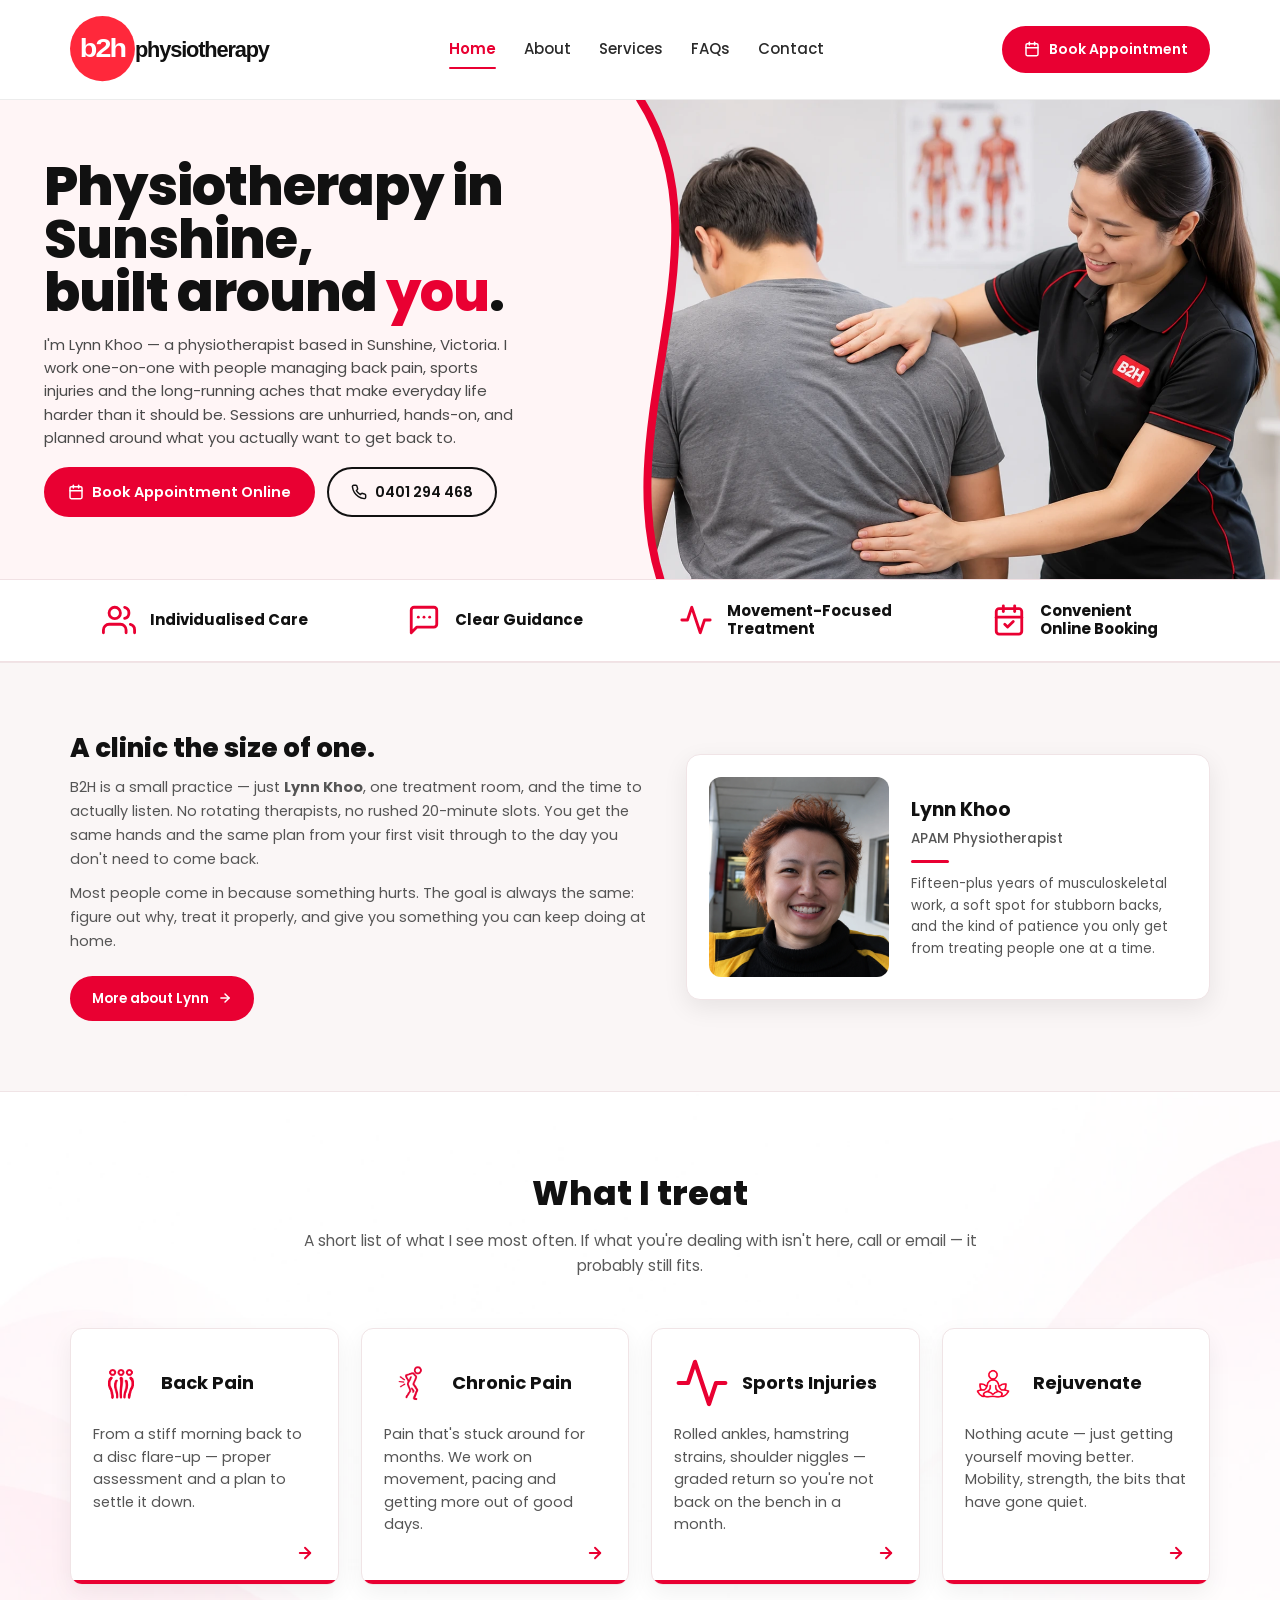
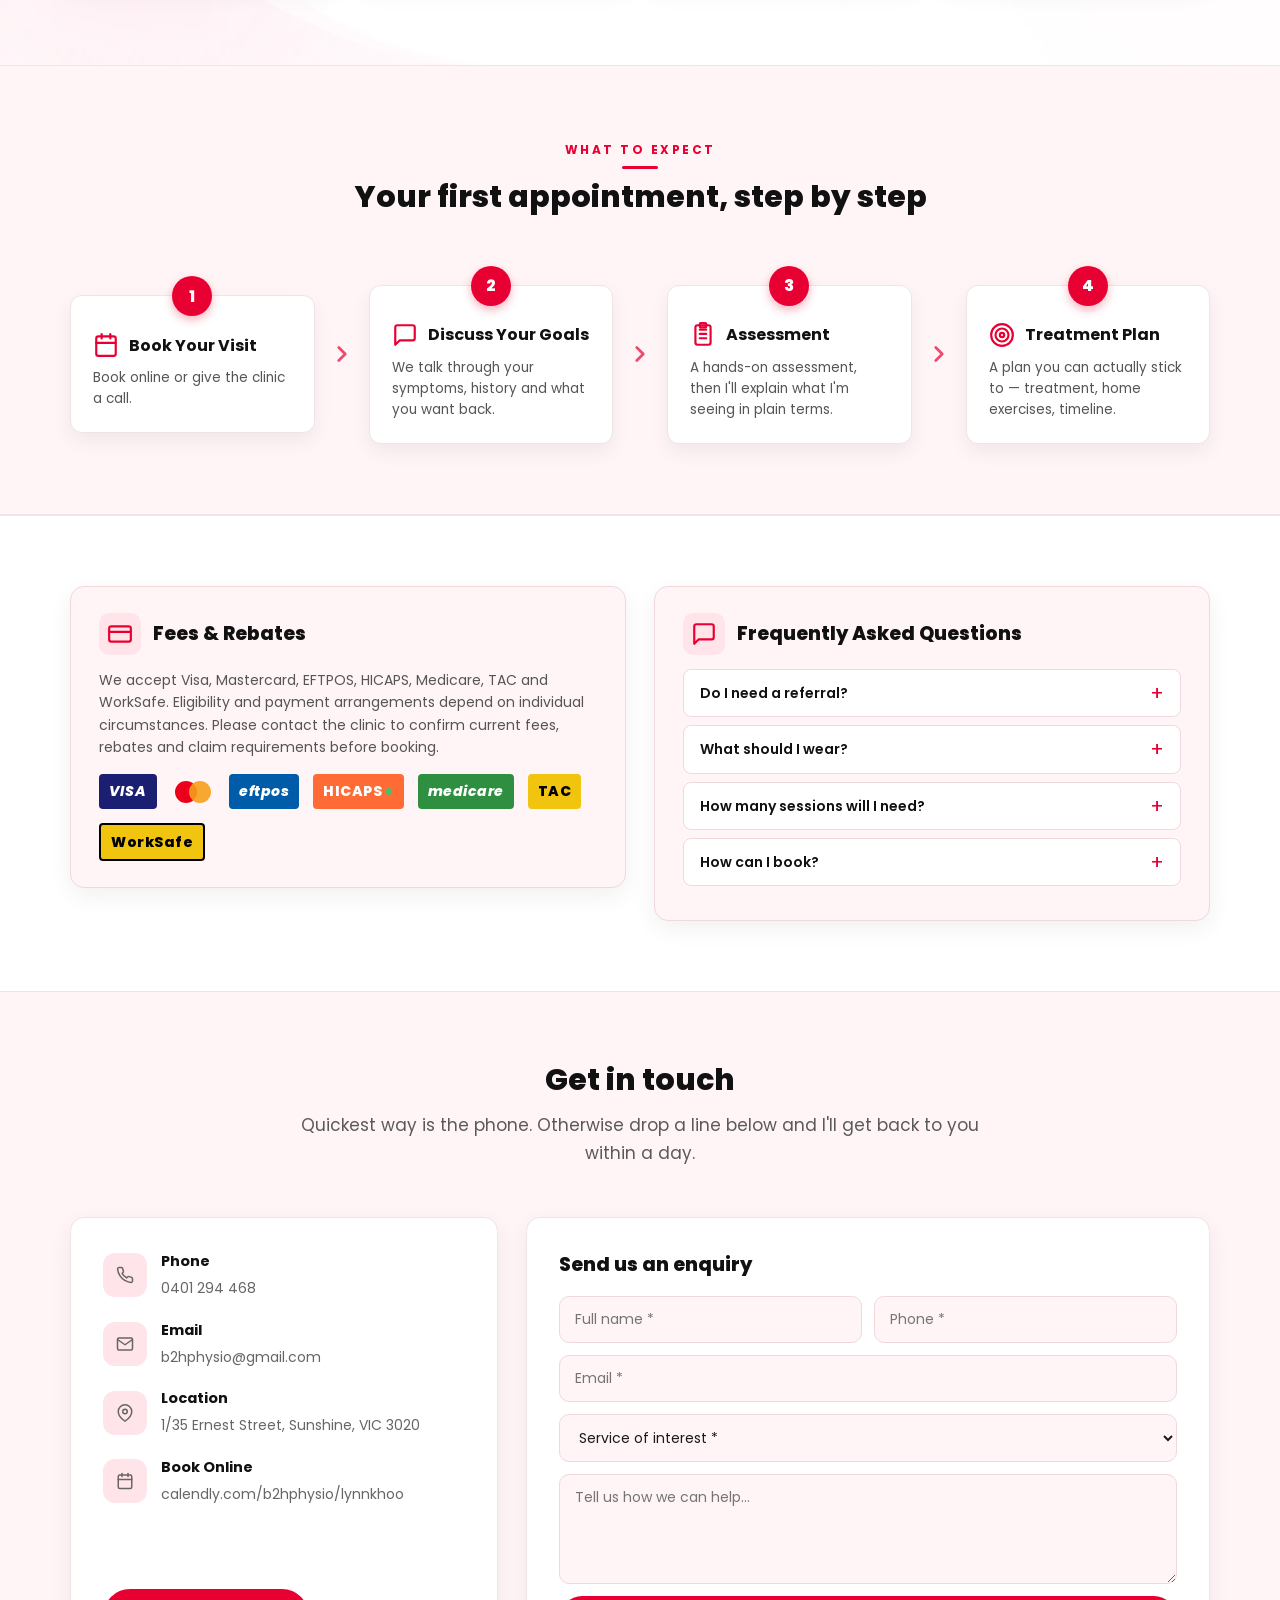
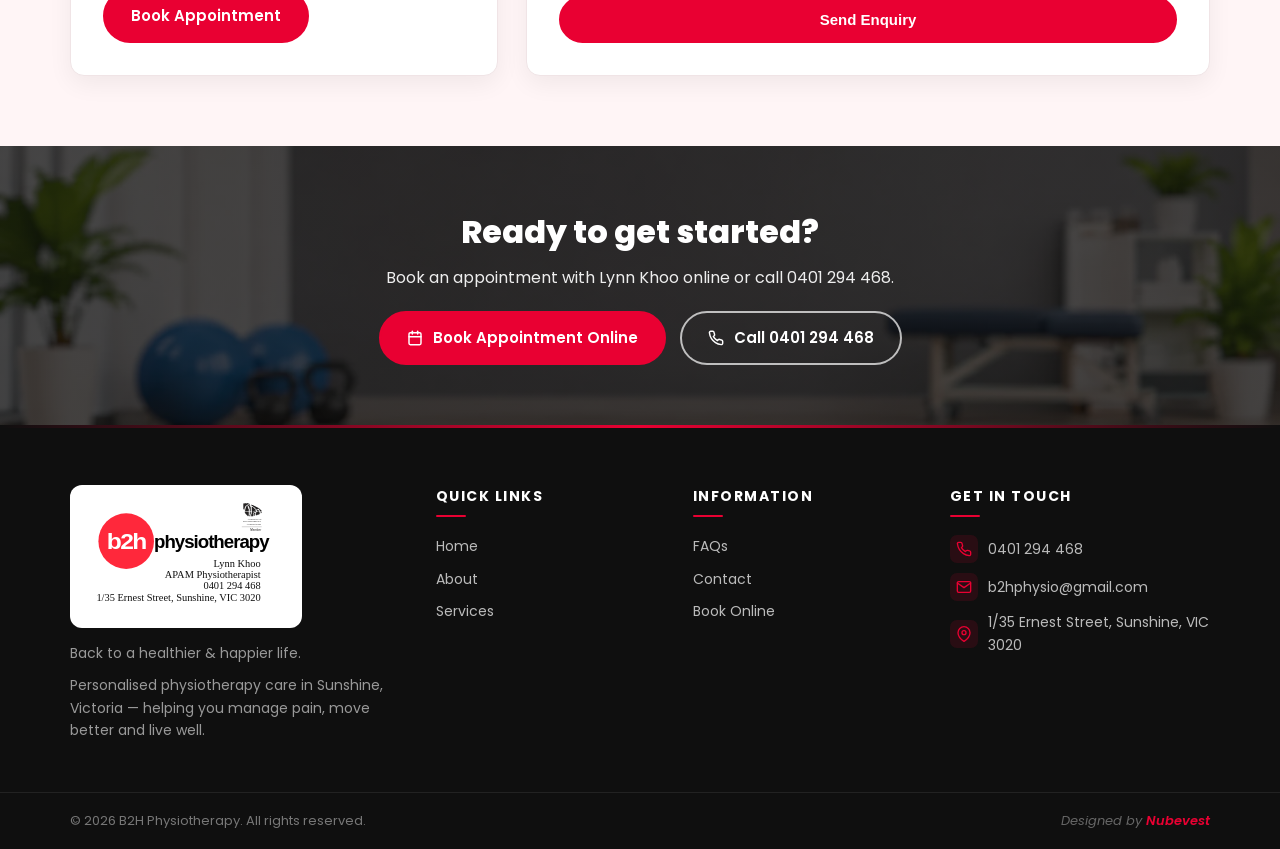
==== commit 74433ae4: "Set clinic address to 1/35 Ernest Street, Sunshine, VIC 3020 everywhere Update footer location, cont" ====
--- a/index.html
+++ b/index.html
@@ -266,7 +266,7 @@
         </div>
         <div class="info-row">
           <span class="info-icon"><svg width="18" height="18" viewBox="0 0 24 24" fill="none" stroke="currentColor" stroke-width="2" stroke-linecap="round" stroke-linejoin="round"><path d="M21 10c0 7-9 13-9 13s-9-6-9-13a9 9 0 0 1 18 0z"/><circle cx="12" cy="10" r="3"/></svg></span>
-          <div><strong>Location</strong><span>Sunshine, Victoria</span></div>
+          <div><strong>Location</strong><span>1/35 Ernest Street, Sunshine, VIC 3020</span></div>
         </div>
         <div class="info-row">
           <span class="info-icon"><svg width="18" height="18" viewBox="0 0 24 24" fill="none" stroke="currentColor" stroke-width="2" stroke-linecap="round" stroke-linejoin="round"><rect x="3" y="4" width="18" height="18" rx="2" ry="2"/><line x1="16" y1="2" x2="16" y2="6"/><line x1="8" y1="2" x2="8" y2="6"/><line x1="3" y1="10" x2="21" y2="10"/></svg></span>
@@ -358,7 +358,7 @@
         </li>
         <li>
           <span class="f-icon"><svg width="16" height="16" viewBox="0 0 24 24" fill="none" stroke="currentColor" stroke-width="2" stroke-linecap="round" stroke-linejoin="round"><path d="M21 10c0 7-9 13-9 13s-9-6-9-13a9 9 0 0 1 18 0z"/><circle cx="12" cy="10" r="3"/></svg></span>
-          <span>Sunshine, Victoria</span>
+          <span>1/35 Ernest Street, Sunshine, VIC 3020</span>
         </li>
       </ul>
     </div>
--- a/styles.css
+++ b/styles.css
@@ -589,3 +589,101 @@
 @media (min-width: 961px){
   .nav-head,.nav-overlay{display:none !important}
 }
+
+/* ===== Services detailed (services page) ===== */
+.services-detailed{padding:70px 0 80px;background:#fafafa}
+.services-intro{text-align:center;max-width:680px;margin:0 auto 50px}
+.services-intro h2{font-size:30px;font-weight:800;color:var(--black);margin:0 0 12px;letter-spacing:-.4px}
+.services-intro p{color:#666;font-size:15.5px;line-height:1.7;margin:0}
+
+.services-cards{
+  display:grid;grid-template-columns:repeat(2,1fr);gap:26px;
+}
+.service-item{
+  background:#fff;border-radius:16px;padding:36px 32px;
+  border:1px solid #efe5e7;position:relative;overflow:hidden;
+  transition:all .3s ease;display:flex;flex-direction:column;
+}
+.service-item::before{
+  content:"";position:absolute;top:0;left:0;right:0;height:3px;
+  background:linear-gradient(90deg,var(--red),#ff4d6d);
+  transform:scaleX(0);transform-origin:left;transition:transform .35s ease;
+}
+.service-item:hover{
+  transform:translateY(-4px);
+  box-shadow:0 20px 40px rgba(233,0,50,.10);
+  border-color:#ffd1d9;
+}
+.service-item:hover::before{transform:scaleX(1)}
+
+.service-item-top{
+  display:flex;align-items:flex-start;gap:20px;margin-bottom:18px;
+}
+.service-item-icon{
+  flex-shrink:0;width:68px;height:68px;border-radius:14px;
+  background:linear-gradient(135deg,#fff5f6 0%,#ffe4e9 100%);
+  display:flex;align-items:center;justify-content:center;
+  color:var(--red);position:relative;
+}
+.service-item-icon img,.service-item-icon svg{
+  width:42px;height:42px;object-fit:contain;
+}
+.service-item-meta{flex:1;min-width:0}
+.service-item-num{
+  display:inline-block;font-size:11px;font-weight:700;letter-spacing:2px;
+  color:var(--red);background:#fff5f6;padding:3px 10px;border-radius:20px;
+  margin-bottom:8px;
+}
+.service-item h3{
+  font-size:22px;font-weight:700;color:var(--black);
+  margin:0;letter-spacing:-.3px;line-height:1.25;
+}
+.service-item-desc{
+  color:#555;font-size:15px;line-height:1.65;margin:0 0 22px;flex:1;
+}
+.service-item-foot{
+  display:flex;align-items:center;justify-content:space-between;
+  padding-top:18px;border-top:1px solid #f3eaec;
+}
+.service-item-book{
+  color:var(--red);font-weight:700;font-size:14px;text-decoration:none;
+  display:inline-flex;align-items:center;gap:6px;transition:gap .2s;
+}
+.service-item-book:hover{gap:10px}
+.service-item-call{
+  color:#999;font-size:13px;text-decoration:none;
+  display:inline-flex;align-items:center;gap:5px;
+}
+.service-item-call:hover{color:var(--red)}
+
+.services-help{
+  margin-top:50px;padding:42px 30px;text-align:center;
+  background:#fff;border-radius:16px;border:1px solid #efe5e7;
+  position:relative;overflow:hidden;
+}
+.services-help::before{
+  content:"";position:absolute;top:0;left:0;right:0;height:3px;
+  background:linear-gradient(90deg,var(--red),#ff4d6d);
+}
+.services-help h3{
+  font-size:22px;font-weight:700;color:var(--black);margin:0 0 10px;
+}
+.services-help p{color:#555;font-size:15.5px;margin:0 0 22px;line-height:1.6}
+.services-help p a[href^="tel"]{color:var(--red);font-weight:700;text-decoration:none}
+.services-help p a[href^="tel"]:hover{text-decoration:underline}
+.services-help-actions{display:flex;gap:12px;justify-content:center;flex-wrap:wrap}
+
+@media (max-width: 860px){
+  .services-detailed{padding:50px 0 60px}
+  .services-intro{margin-bottom:30px}
+  .services-intro h2{font-size:24px}
+  .services-cards{grid-template-columns:1fr;gap:18px}
+  .service-item{padding:26px 22px}
+  .service-item-top{gap:16px;margin-bottom:14px}
+  .service-item-icon{width:58px;height:58px}
+  .service-item-icon img,.service-item-icon svg{width:36px;height:36px}
+  .service-item h3{font-size:19px}
+  .service-item-desc{font-size:14.5px;margin-bottom:18px}
+  .services-help{padding:30px 20px;margin-top:30px}
+  .services-help h3{font-size:19px}
+}
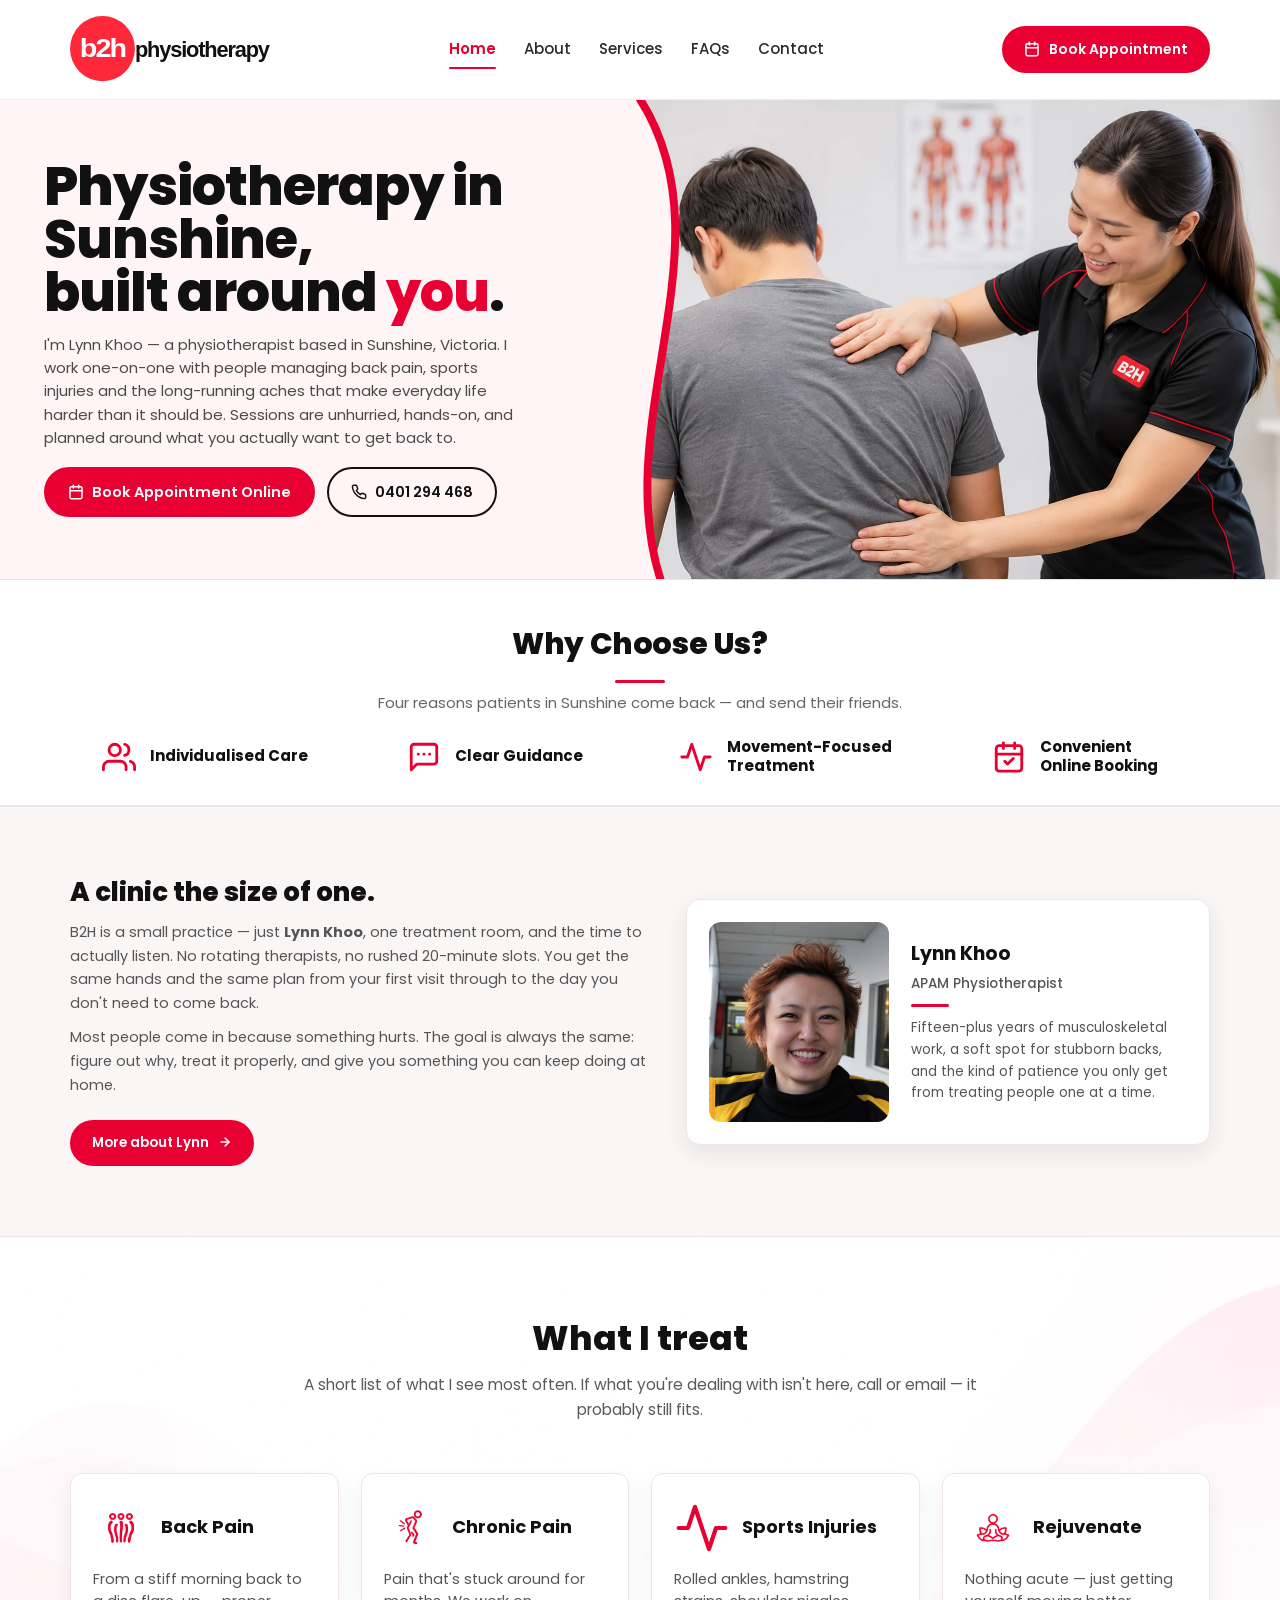
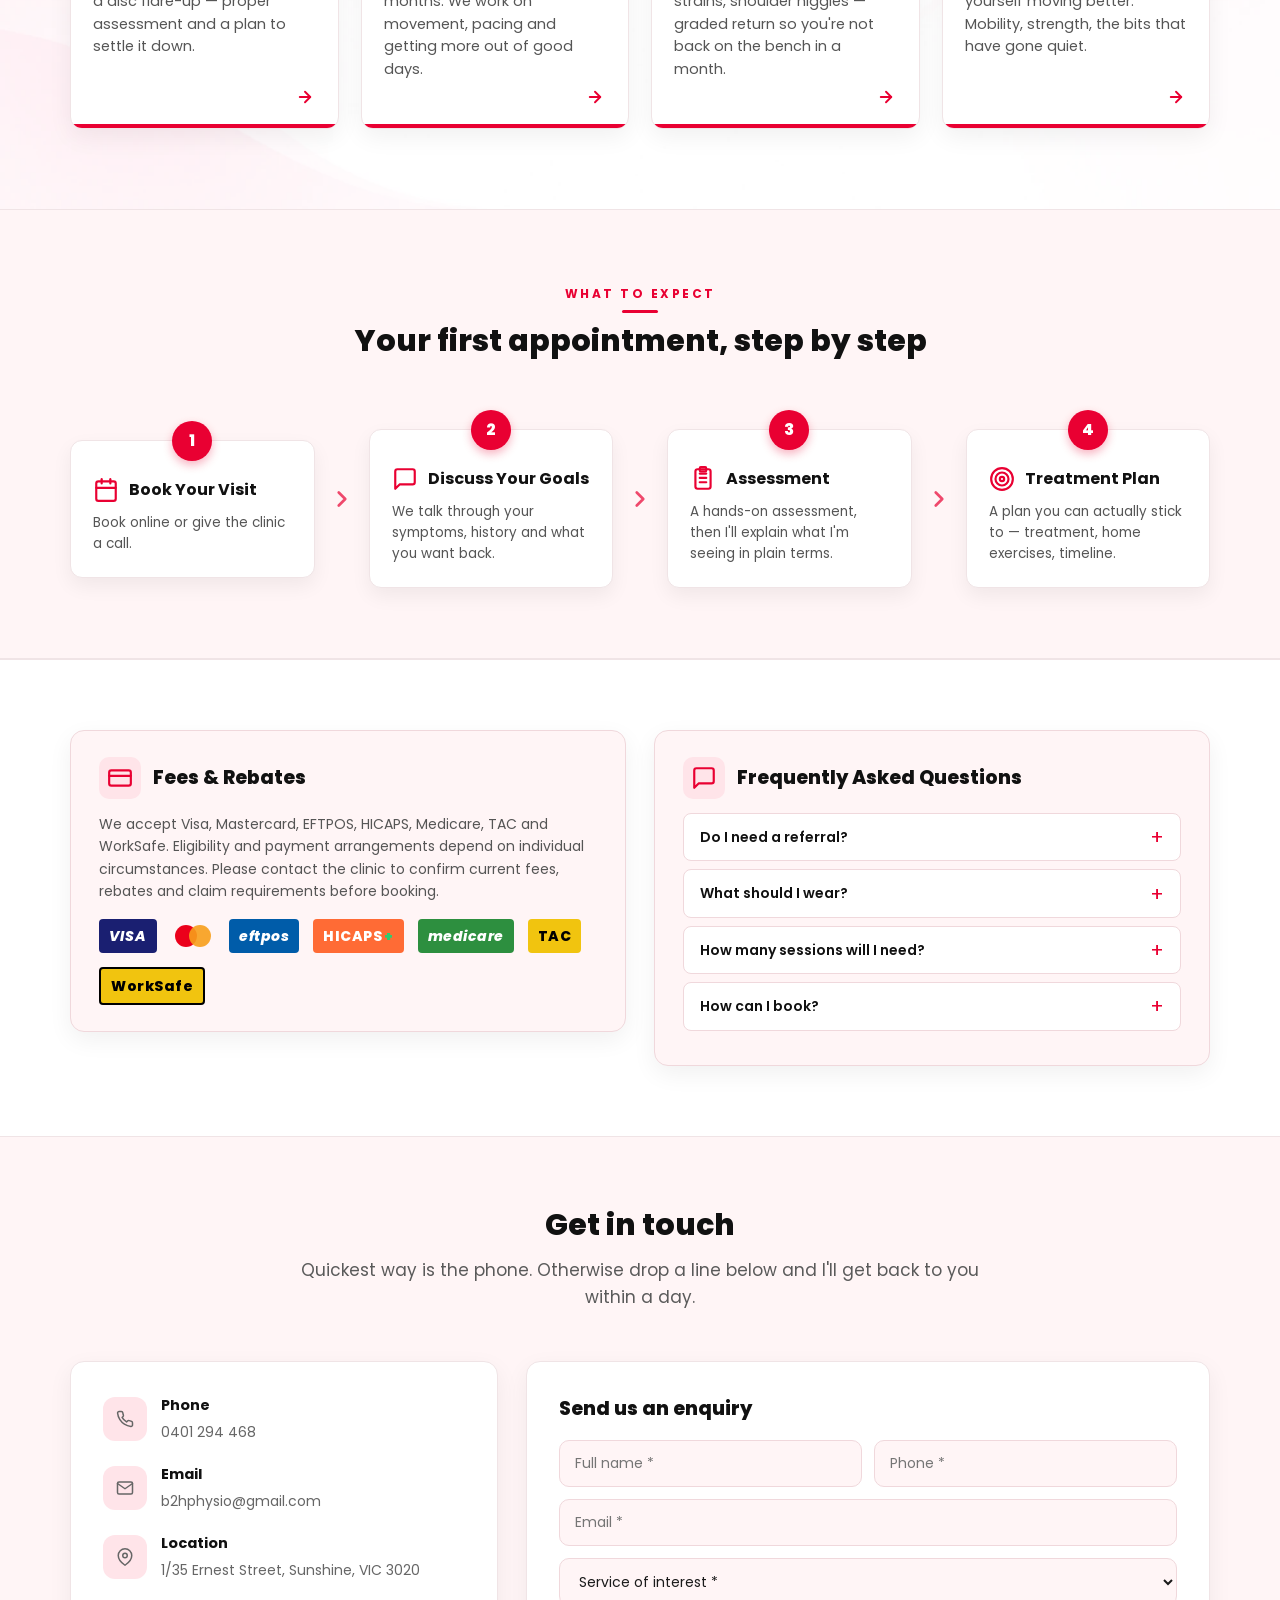
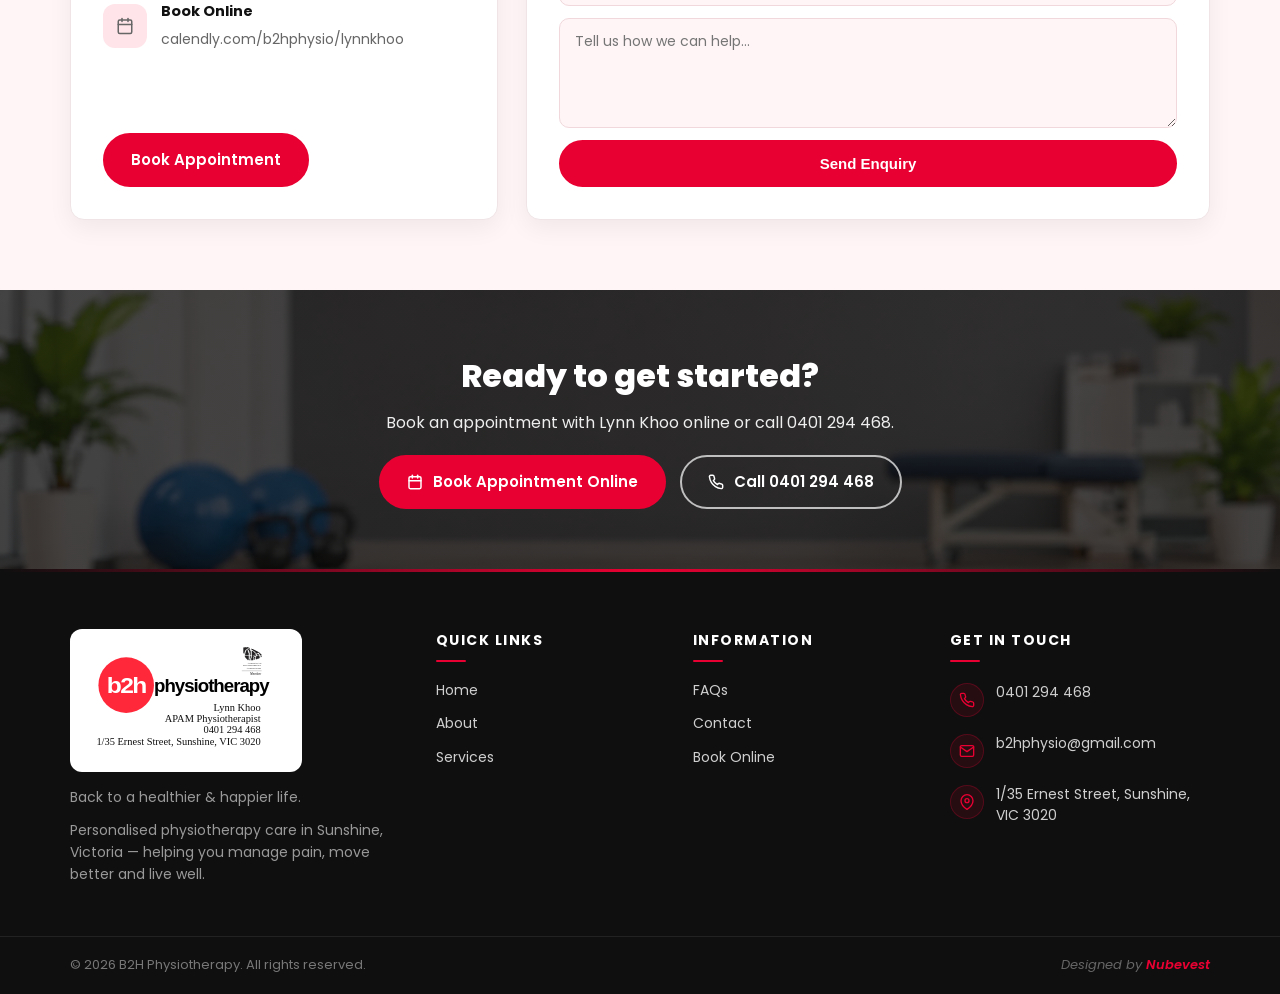
==== commit fadf7075: "Home: add 'Why Choose Us?' heading above the feature strip Co-Authored-By: Claude Opus 4.7 <noreply@" ====
--- a/index.html
+++ b/index.html
@@ -72,6 +72,12 @@
 
 <!-- Feature Strip -->
 <section class="feature-strip">
+  <div class="container">
+    <div class="feature-strip-head">
+      <h2>Why Choose Us?</h2>
+      <p>Four reasons patients in Sunshine come back — and send their friends.</p>
+    </div>
+  </div>
   <div class="container feature-strip-inner">
     <div class="feature-item">
       <span class="feature-icon"><svg width="34" height="34" viewBox="0 0 24 24" fill="none" stroke="currentColor" stroke-width="2" stroke-linecap="round" stroke-linejoin="round"><path d="M17 21v-2a4 4 0 0 0-4-4H5a4 4 0 0 0-4 4v2"/><circle cx="9" cy="7" r="4"/><path d="M23 21v-2a4 4 0 0 0-3-3.87"/><path d="M16 3.13a4 4 0 0 1 0 7.75"/></svg></span>
--- a/styles.css
+++ b/styles.css
@@ -117,9 +117,23 @@
 }
 
 /* ===== Feature Strip ===== */
+.feature-strip-head{text-align:center;max-width:620px;margin:0 auto 24px}
+.feature-strip-head h2{
+  font-size:30px;font-weight:800;color:var(--black);
+  margin:0 0 8px;letter-spacing:-.4px;
+}
+.feature-strip-head h2::after{
+  content:"";display:block;width:50px;height:3px;background:var(--red);
+  border-radius:2px;margin:12px auto 0;
+}
+.feature-strip-head p{color:#666;font-size:15px;margin:0;line-height:1.55}
+@media (max-width: 720px){
+  .feature-strip-head h2{font-size:24px}
+  .feature-strip-head p{font-size:14px}
+}
 .feature-strip{
   background:#fff;border-top:1px solid #f1e1e4;border-bottom:1px solid #f1e1e4;
-  padding:22px 0;
+  padding:40px 0 30px;
 }
 .feature-strip-inner{
   display:grid;grid-template-columns:repeat(4,1fr);gap:20px;align-items:center;
@@ -393,16 +407,23 @@
   background:var(--red);border-radius:2px;
 }
 .footer ul{list-style:none}
-.footer ul li{margin-bottom:10px;display:flex;align-items:center;gap:10px;font-size:14px}
-.footer ul a{color:#bbb;transition:.2s}
-.footer ul a:hover{color:var(--red);padding-left:3px}
+.footer ul li{margin-bottom:12px;display:flex;align-items:flex-start;gap:12px;font-size:14px;line-height:1.55;color:#cfcfcf}
+.footer ul a{color:#cfcfcf;transition:.2s;text-decoration:none}
+.footer ul a:hover{color:var(--red)}
 .footer-brand .logo-light{margin-bottom:14px;display:inline-flex}
 .logo-light .logo-text{color:#fff}
 .footer-brand .muted-light{color:#999;font-size:14px;line-height:1.6;margin-bottom:10px;max-width:320px}
 
+.footer-contact ul li{padding:2px 0}
 .f-icon{
   color:var(--red);display:inline-flex;align-items:center;justify-content:center;
-  width:28px;height:28px;background:rgba(233,0,50,.12);border-radius:7px;flex-shrink:0;
+  width:34px;height:34px;background:rgba(233,0,50,.10);border:1px solid rgba(233,0,50,.25);
+  border-radius:50%;flex-shrink:0;transition:all .25s ease;
+  margin-top:1px;
+}
+.footer-contact ul li:hover .f-icon{
+  background:var(--red);color:#fff;border-color:var(--red);
+  transform:scale(1.05);
 }
 
 .copyright{border-top:1px solid #222;padding:18px 0;font-size:13px;color:#777}
@@ -687,3 +708,64 @@
   .services-help{padding:30px 20px;margin-top:30px}
   .services-help h3{font-size:19px}
 }
+
+/* ===== Contact map section ===== */
+.section-map{background:#fff;padding:60px 0 80px}
+.map-grid{
+  display:grid;grid-template-columns:360px 1fr;gap:28px;
+  margin-top:30px;align-items:stretch;
+}
+.map-address-card{
+  background:linear-gradient(135deg,#fff5f6 0%,#ffe4e9 100%);
+  border-radius:16px;padding:32px 28px;position:relative;overflow:hidden;
+  display:flex;flex-direction:column;
+  border:1px solid #ffd1d9;
+}
+.map-address-card::before{
+  content:"";position:absolute;width:200px;height:200px;border-radius:50%;
+  background:radial-gradient(circle,rgba(233,0,50,.10),transparent 70%);
+  top:-50px;right:-50px;pointer-events:none;
+}
+.map-icon{
+  display:inline-flex;align-items:center;justify-content:center;
+  width:60px;height:60px;border-radius:50%;background:#fff;color:var(--red);
+  box-shadow:0 8px 20px rgba(233,0,50,.12);margin-bottom:16px;
+  position:relative;z-index:1;
+}
+.map-address-card h3{
+  font-size:22px;font-weight:700;color:var(--black);
+  margin:0 0 10px;position:relative;z-index:1;
+}
+.map-address{
+  color:#333;font-size:15.5px;line-height:1.65;margin:0 0 22px;
+  position:relative;z-index:1;
+}
+.map-meta{
+  border-top:1px solid rgba(233,0,50,.15);padding-top:16px;margin-bottom:22px;
+  position:relative;z-index:1;
+}
+.map-meta-row{
+  display:flex;justify-content:space-between;align-items:center;
+  padding:6px 0;font-size:14px;
+}
+.map-meta-row strong{color:#555;font-weight:600}
+.map-meta-row a{color:var(--red);font-weight:600;text-decoration:none}
+.map-meta-row a:hover{text-decoration:underline}
+.map-address-card .btn{position:relative;z-index:1;align-self:flex-start}
+
+.map-embed{
+  border-radius:16px;overflow:hidden;min-height:420px;
+  box-shadow:0 10px 30px rgba(17,17,17,.08);
+  border:1px solid #efe5e7;background:#f3f3f3;
+}
+.map-embed iframe{display:block;width:100%;height:100%;min-height:420px}
+.map-embed-full{margin-top:30px;min-height:500px}
+.map-embed-full iframe{min-height:500px}
+
+@media (max-width: 860px){
+  .section-map{padding:40px 0 50px}
+  .map-grid{grid-template-columns:1fr;gap:20px}
+  .map-address-card{padding:26px 22px}
+  .map-address-card h3{font-size:19px}
+  .map-embed,.map-embed iframe{min-height:320px}
+}
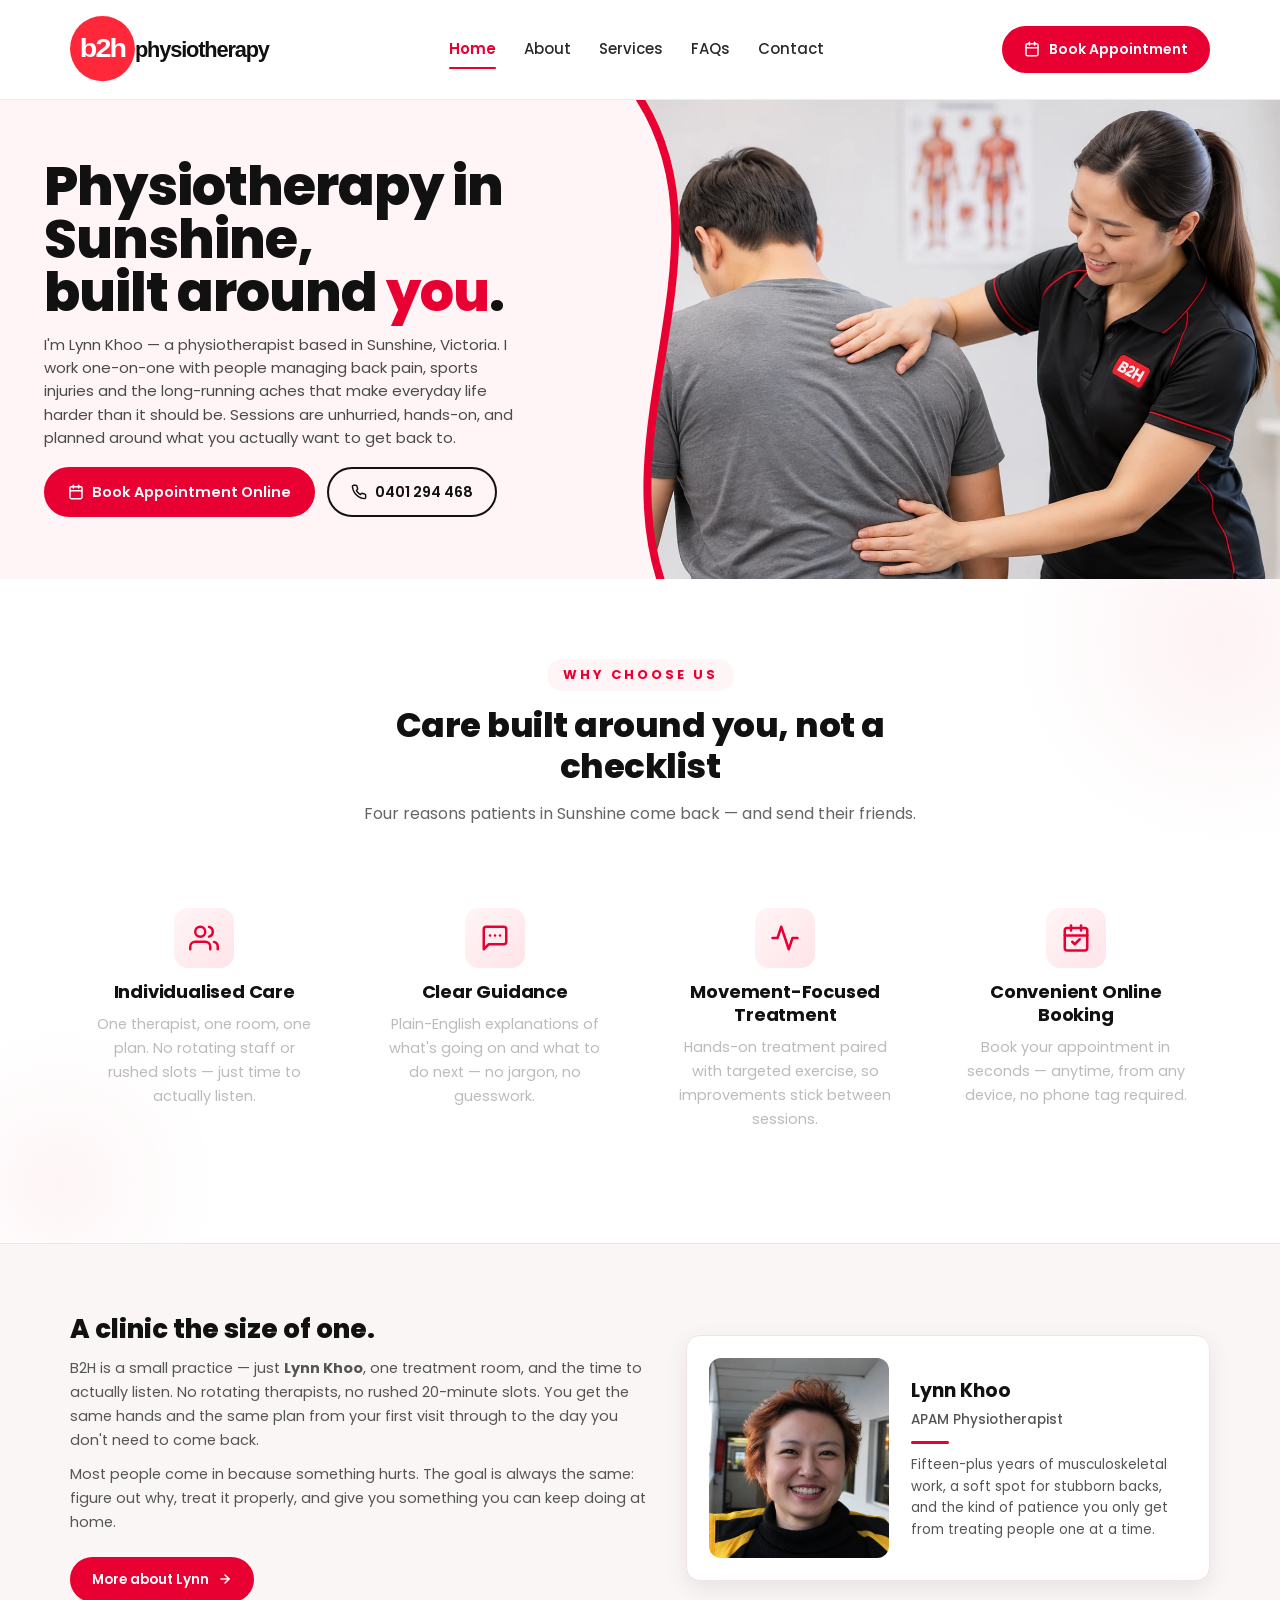
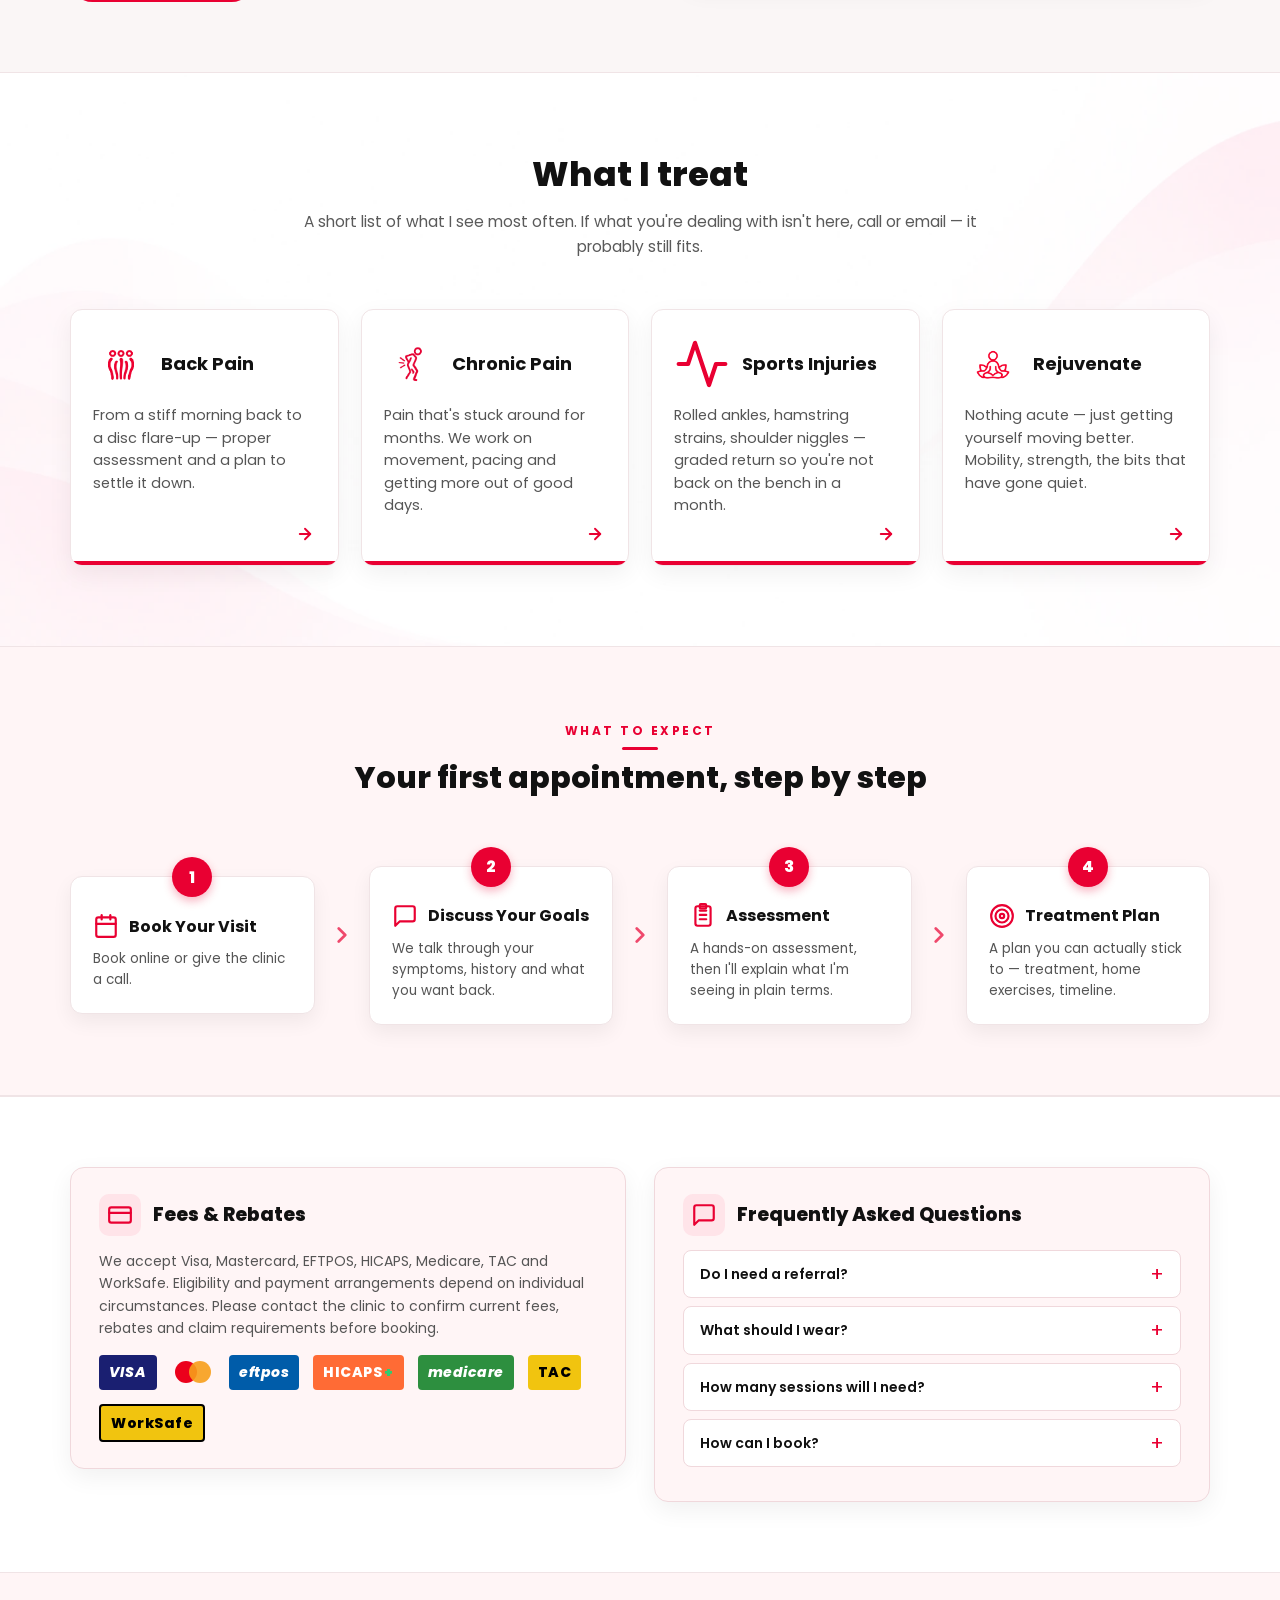
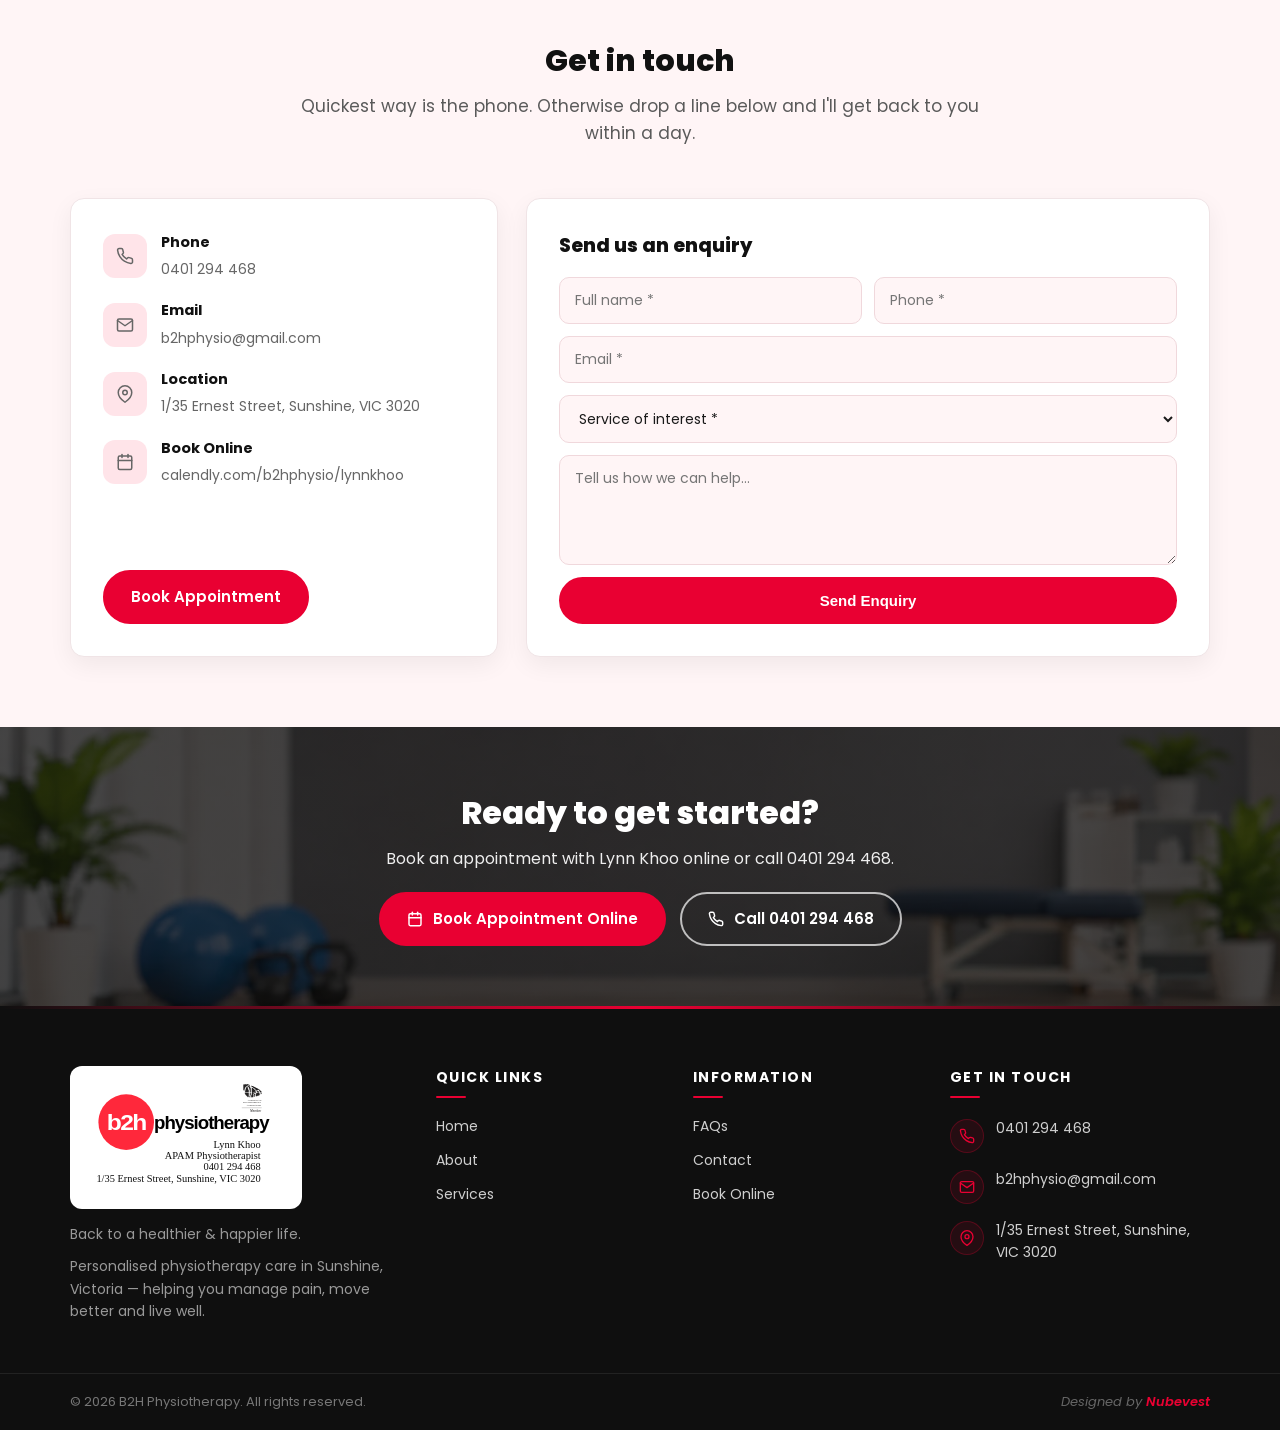
==== commit 326ed7bc: "Home: redesign Why Choose Us as proper card section Replace the single-line feature strip with four " ====
--- a/index.html
+++ b/index.html
@@ -70,30 +70,43 @@
   </div>
 </section>
 
-<!-- Feature Strip -->
-<section class="feature-strip">
-  <div class="container">
-    <div class="feature-strip-head">
-      <h2>Why Choose Us?</h2>
+<!-- Why Choose Us -->
+<section class="why-choose">
+  <div class="container">
+    <div class="why-choose-head">
+      <span class="eyebrow">WHY CHOOSE US</span>
+      <h2>Care built around you, not a checklist</h2>
       <p>Four reasons patients in Sunshine come back — and send their friends.</p>
     </div>
-  </div>
-  <div class="container feature-strip-inner">
-    <div class="feature-item">
-      <span class="feature-icon"><svg width="34" height="34" viewBox="0 0 24 24" fill="none" stroke="currentColor" stroke-width="2" stroke-linecap="round" stroke-linejoin="round"><path d="M17 21v-2a4 4 0 0 0-4-4H5a4 4 0 0 0-4 4v2"/><circle cx="9" cy="7" r="4"/><path d="M23 21v-2a4 4 0 0 0-3-3.87"/><path d="M16 3.13a4 4 0 0 1 0 7.75"/></svg></span>
-      <span class="feature-text">Individualised Care</span>
-    </div>
-    <div class="feature-item">
-      <span class="feature-icon"><svg width="34" height="34" viewBox="0 0 24 24" fill="none" stroke="currentColor" stroke-width="2" stroke-linecap="round" stroke-linejoin="round"><path d="M21 15a2 2 0 0 1-2 2H7l-4 4V5a2 2 0 0 1 2-2h14a2 2 0 0 1 2 2z"/><line x1="8" y1="10" x2="8" y2="10"/><line x1="12" y1="10" x2="12" y2="10"/><line x1="16" y1="10" x2="16" y2="10"/></svg></span>
-      <span class="feature-text">Clear Guidance</span>
-    </div>
-    <div class="feature-item">
-      <span class="feature-icon"><svg width="34" height="34" viewBox="0 0 24 24" fill="none" stroke="currentColor" stroke-width="2" stroke-linecap="round" stroke-linejoin="round"><polyline points="22 12 18 12 15 21 9 3 6 12 2 12"/></svg></span>
-      <span class="feature-text">Movement-Focused<br/>Treatment</span>
-    </div>
-    <div class="feature-item">
-      <span class="feature-icon"><svg width="34" height="34" viewBox="0 0 24 24" fill="none" stroke="currentColor" stroke-width="2" stroke-linecap="round" stroke-linejoin="round"><rect x="3" y="4" width="18" height="18" rx="2" ry="2"/><line x1="16" y1="2" x2="16" y2="6"/><line x1="8" y1="2" x2="8" y2="6"/><line x1="3" y1="10" x2="21" y2="10"/><polyline points="9 15 11 17 15 13"/></svg></span>
-      <span class="feature-text">Convenient<br/>Online Booking</span>
+    <div class="why-grid">
+      <div class="why-card">
+        <div class="why-icon">
+          <svg width="30" height="30" viewBox="0 0 24 24" fill="none" stroke="currentColor" stroke-width="2" stroke-linecap="round" stroke-linejoin="round"><path d="M17 21v-2a4 4 0 0 0-4-4H5a4 4 0 0 0-4 4v2"/><circle cx="9" cy="7" r="4"/><path d="M23 21v-2a4 4 0 0 0-3-3.87"/><path d="M16 3.13a4 4 0 0 1 0 7.75"/></svg>
+        </div>
+        <h3>Individualised Care</h3>
+        <p>One therapist, one room, one plan. No rotating staff or rushed slots — just time to actually listen.</p>
+      </div>
+      <div class="why-card">
+        <div class="why-icon">
+          <svg width="30" height="30" viewBox="0 0 24 24" fill="none" stroke="currentColor" stroke-width="2" stroke-linecap="round" stroke-linejoin="round"><path d="M21 15a2 2 0 0 1-2 2H7l-4 4V5a2 2 0 0 1 2-2h14a2 2 0 0 1 2 2z"/><line x1="8" y1="10" x2="8" y2="10"/><line x1="12" y1="10" x2="12" y2="10"/><line x1="16" y1="10" x2="16" y2="10"/></svg>
+        </div>
+        <h3>Clear Guidance</h3>
+        <p>Plain-English explanations of what's going on and what to do next — no jargon, no guesswork.</p>
+      </div>
+      <div class="why-card">
+        <div class="why-icon">
+          <svg width="30" height="30" viewBox="0 0 24 24" fill="none" stroke="currentColor" stroke-width="2" stroke-linecap="round" stroke-linejoin="round"><polyline points="22 12 18 12 15 21 9 3 6 12 2 12"/></svg>
+        </div>
+        <h3>Movement-Focused Treatment</h3>
+        <p>Hands-on treatment paired with targeted exercise, so improvements stick between sessions.</p>
+      </div>
+      <div class="why-card">
+        <div class="why-icon">
+          <svg width="30" height="30" viewBox="0 0 24 24" fill="none" stroke="currentColor" stroke-width="2" stroke-linecap="round" stroke-linejoin="round"><rect x="3" y="4" width="18" height="18" rx="2" ry="2"/><line x1="16" y1="2" x2="16" y2="6"/><line x1="8" y1="2" x2="8" y2="6"/><line x1="3" y1="10" x2="21" y2="10"/><polyline points="9 15 11 17 15 13"/></svg>
+        </div>
+        <h3>Convenient Online Booking</h3>
+        <p>Book your appointment in seconds — anytime, from any device, no phone tag required.</p>
+      </div>
     </div>
   </div>
 </section>
--- a/styles.css
+++ b/styles.css
@@ -117,19 +117,78 @@
 }
 
 /* ===== Feature Strip ===== */
-.feature-strip-head{text-align:center;max-width:620px;margin:0 auto 24px}
-.feature-strip-head h2{
-  font-size:30px;font-weight:800;color:var(--black);
-  margin:0 0 8px;letter-spacing:-.4px;
-}
-.feature-strip-head h2::after{
-  content:"";display:block;width:50px;height:3px;background:var(--red);
-  border-radius:2px;margin:12px auto 0;
-}
-.feature-strip-head p{color:#666;font-size:15px;margin:0;line-height:1.55}
+/* ===== Why Choose Us ===== */
+.why-choose{
+  padding:80px 0;background:#fff;position:relative;overflow:hidden;
+}
+.why-choose::before{
+  content:"";position:absolute;width:420px;height:420px;border-radius:50%;
+  background:radial-gradient(circle,rgba(233,0,50,.05),transparent 70%);
+  top:-150px;right:-150px;pointer-events:none;
+}
+.why-choose::after{
+  content:"";position:absolute;width:320px;height:320px;border-radius:50%;
+  background:radial-gradient(circle,rgba(233,0,50,.04),transparent 70%);
+  bottom:-100px;left:-100px;pointer-events:none;
+}
+.why-choose .container{position:relative;z-index:1}
+.why-choose-head{text-align:center;max-width:640px;margin:0 auto 50px}
+.why-choose-head .eyebrow{
+  display:inline-block;color:var(--red);font-weight:700;font-size:13px;
+  letter-spacing:3px;text-transform:uppercase;margin-bottom:14px;
+  background:#fff5f6;padding:6px 16px;border-radius:30px;
+}
+.why-choose-head h2{
+  font-size:34px;font-weight:800;color:var(--black);
+  margin:0 0 14px;letter-spacing:-.5px;line-height:1.2;
+}
+.why-choose-head p{color:#666;font-size:16px;margin:0;line-height:1.6}
+
+.why-grid{
+  display:grid;grid-template-columns:repeat(4,1fr);gap:24px;
+}
+.why-card{
+  background:#fff;padding:36px 28px;border-radius:16px;
+  border:1px solid #efe5e7;text-align:left;
+  position:relative;overflow:hidden;transition:all .3s ease;
+}
+.why-card::before{
+  content:"";position:absolute;top:0;left:0;right:0;height:3px;
+  background:linear-gradient(90deg,var(--red),#ff4d6d);
+  transform:scaleX(0);transform-origin:left;transition:transform .35s ease;
+}
+.why-card:hover{
+  transform:translateY(-6px);
+  box-shadow:0 20px 40px rgba(233,0,50,.10);
+  border-color:#ffd1d9;
+}
+.why-card:hover::before{transform:scaleX(1)}
+.why-card:hover .why-icon{
+  background:var(--red);color:#fff;transform:rotate(-6deg) scale(1.05);
+}
+.why-icon{
+  display:inline-flex;align-items:center;justify-content:center;
+  width:60px;height:60px;border-radius:14px;
+  background:linear-gradient(135deg,#fff5f6 0%,#ffe4e9 100%);
+  color:var(--red);margin-bottom:20px;transition:all .3s ease;
+}
+.why-card h3{
+  font-size:18px;font-weight:700;color:var(--black);
+  margin:0 0 10px;letter-spacing:-.2px;line-height:1.3;
+}
+.why-card p{color:#555;font-size:14.5px;line-height:1.65;margin:0}
+
+@media (max-width: 960px){
+  .why-grid{grid-template-columns:repeat(2,1fr);gap:18px}
+}
 @media (max-width: 720px){
-  .feature-strip-head h2{font-size:24px}
-  .feature-strip-head p{font-size:14px}
+  .why-choose{padding:50px 0}
+  .why-choose-head{margin-bottom:34px}
+  .why-choose-head h2{font-size:24px}
+  .why-choose-head p{font-size:14.5px}
+  .why-grid{grid-template-columns:1fr;gap:16px}
+  .why-card{padding:26px 22px}
+  .why-icon{width:50px;height:50px;margin-bottom:14px}
 }
 .feature-strip{
   background:#fff;border-top:1px solid #f1e1e4;border-bottom:1px solid #f1e1e4;
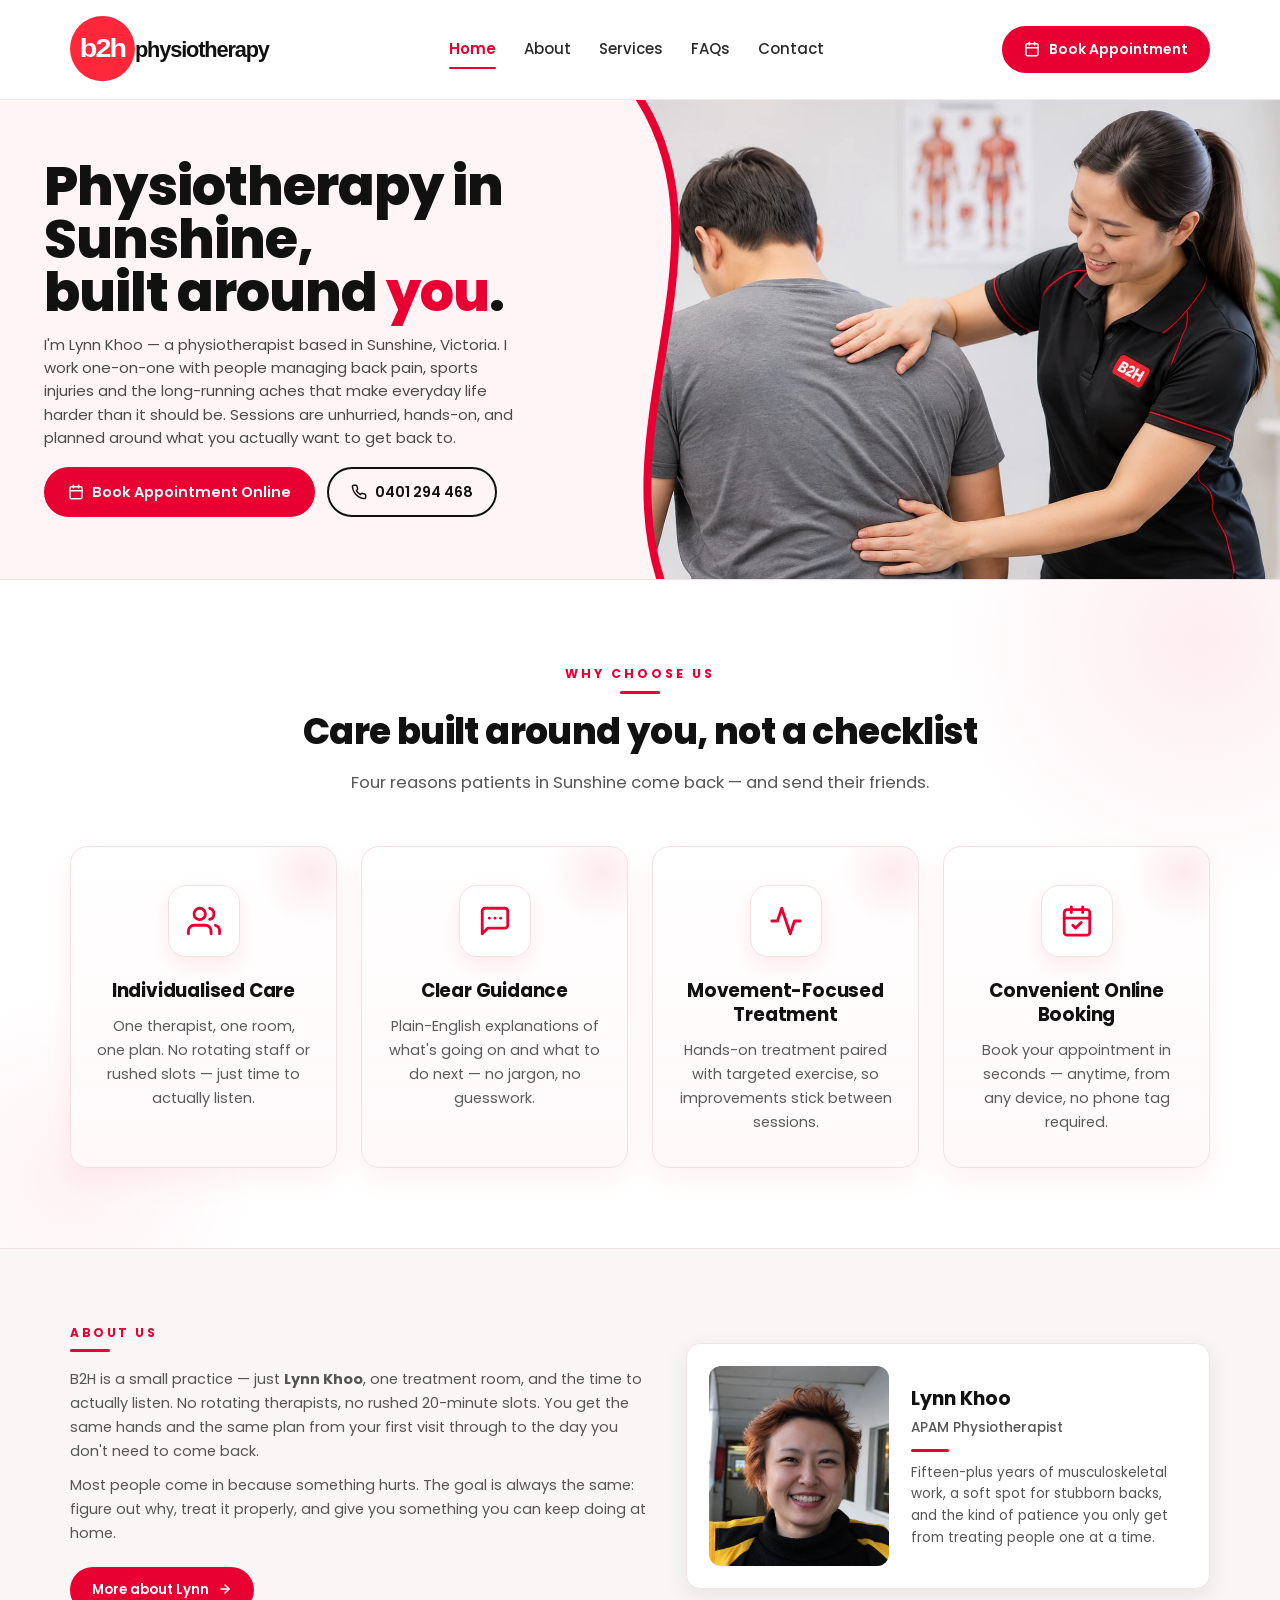
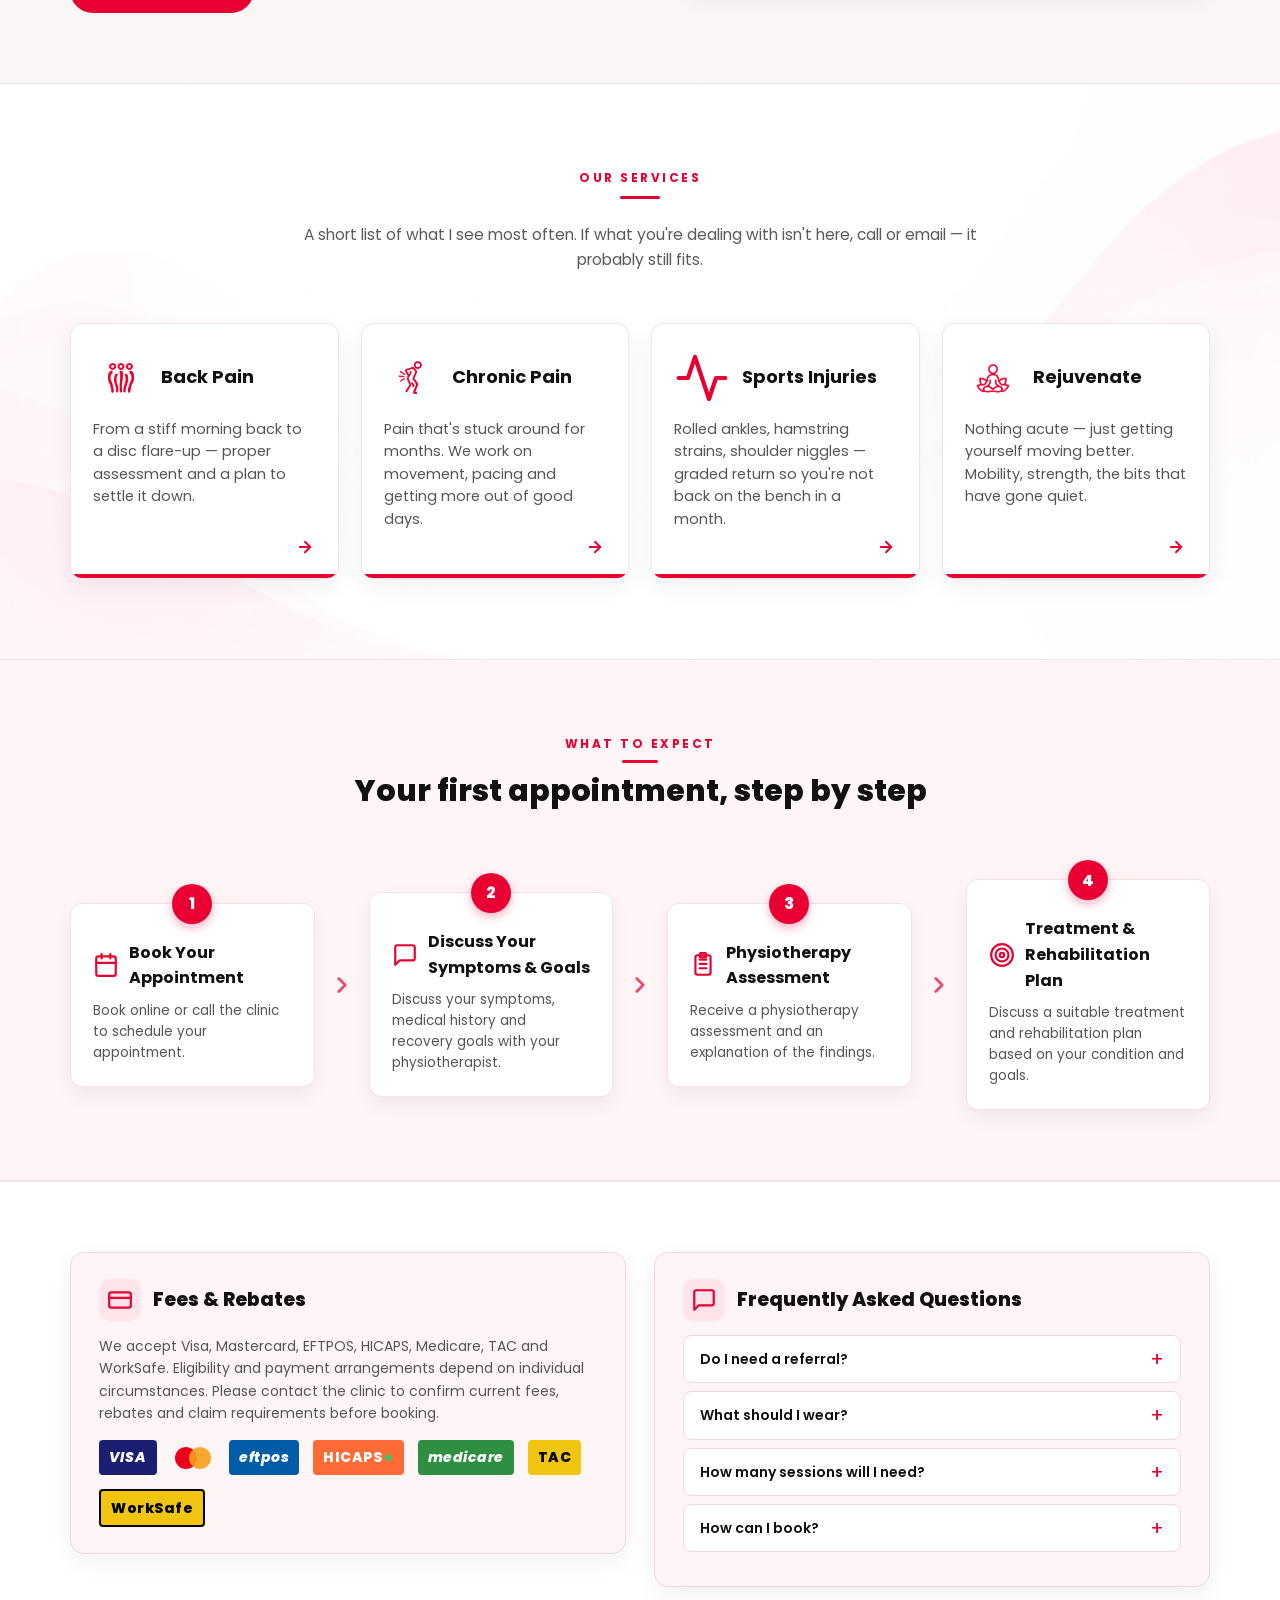
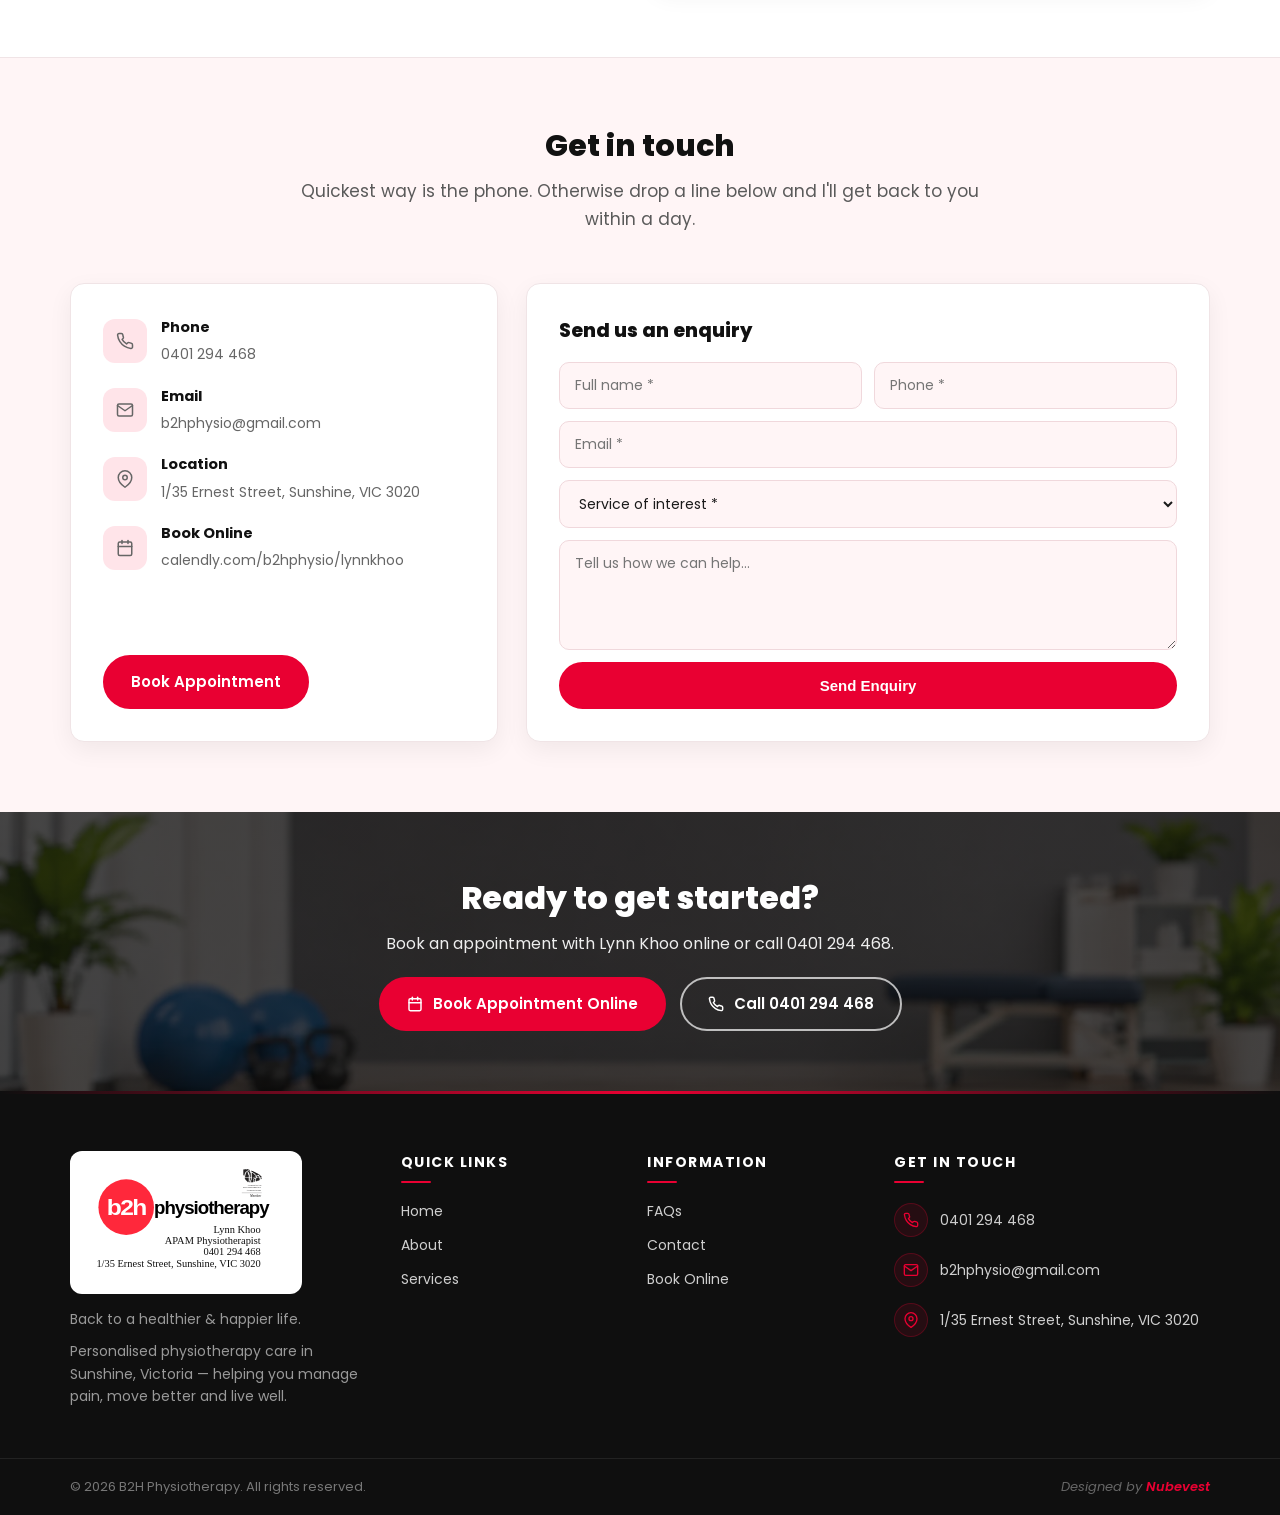
==== commit c2761e79: "Homepage: update What to Expect steps, add section eyebrows, restyle Why Choose Us - Rewrite the fou" ====
--- a/index.html
+++ b/index.html
@@ -116,7 +116,7 @@
   <div class="container">
     <div class="about-grid">
       <div class="about-text">
-        <h2>A clinic the size of one.</h2>
+        <span class="eyebrow">ABOUT US</span>
         <p>B2H is a small practice — just <strong>Lynn Khoo</strong>, one treatment room, and the time to actually listen. No rotating therapists, no rushed 20-minute slots. You get the same hands and the same plan from your first visit through to the day you don't need to come back.</p>
         <p>Most people come in because something hurts. The goal is always the same: figure out why, treat it properly, and give you something you can keep doing at home.</p>
         <a href="about.html" class="btn btn-primary btn-sm about-cta">
@@ -143,7 +143,7 @@
 <section class="section section-services">
   <div class="container">
     <div class="section-head center">
-      <h2>What I treat</h2>
+      <span class="eyebrow">OUR SERVICES</span>
       <p class="lead">A short list of what I see most often. If what you're dealing with isn't here, call or email — it probably still fits.</p>
     </div>
     <div class="services-grid">
@@ -195,36 +195,36 @@
         <span class="step-num">1</span>
         <div class="step-head">
           <span class="step-icon"><svg width="26" height="26" viewBox="0 0 24 24" fill="none" stroke="currentColor" stroke-width="2" stroke-linecap="round" stroke-linejoin="round"><rect x="3" y="4" width="18" height="18" rx="2" ry="2"/><line x1="16" y1="2" x2="16" y2="6"/><line x1="8" y1="2" x2="8" y2="6"/><line x1="3" y1="10" x2="21" y2="10"/></svg></span>
-          <h4>Book Your Visit</h4>
-        </div>
-        <p>Book online or give the clinic a call.</p>
+          <h4>Book Your Appointment</h4>
+        </div>
+        <p>Book online or call the clinic to schedule your appointment.</p>
       </div>
       <span class="step-arrow"><svg width="26" height="26" viewBox="0 0 24 24" fill="none" stroke="currentColor" stroke-width="2.5" stroke-linecap="round" stroke-linejoin="round"><polyline points="9 18 15 12 9 6"/></svg></span>
       <div class="step">
         <span class="step-num">2</span>
         <div class="step-head">
           <span class="step-icon"><svg width="26" height="26" viewBox="0 0 24 24" fill="none" stroke="currentColor" stroke-width="2" stroke-linecap="round" stroke-linejoin="round"><path d="M21 15a2 2 0 0 1-2 2H7l-4 4V5a2 2 0 0 1 2-2h14a2 2 0 0 1 2 2z"/></svg></span>
-          <h4>Discuss Your Goals</h4>
-        </div>
-        <p>We talk through your symptoms, history and what you want back.</p>
+          <h4>Discuss Your Symptoms &amp; Goals</h4>
+        </div>
+        <p>Discuss your symptoms, medical history and recovery goals with your physiotherapist.</p>
       </div>
       <span class="step-arrow"><svg width="26" height="26" viewBox="0 0 24 24" fill="none" stroke="currentColor" stroke-width="2.5" stroke-linecap="round" stroke-linejoin="round"><polyline points="9 18 15 12 9 6"/></svg></span>
       <div class="step">
         <span class="step-num">3</span>
         <div class="step-head">
           <span class="step-icon"><svg width="26" height="26" viewBox="0 0 24 24" fill="none" stroke="currentColor" stroke-width="2" stroke-linecap="round" stroke-linejoin="round"><path d="M9 11H15 M9 15H15 M9 7H15"/><rect x="5" y="3" width="14" height="18" rx="2"/><rect x="9" y="1" width="6" height="4" rx="1"/></svg></span>
-          <h4>Assessment</h4>
-        </div>
-        <p>A hands-on assessment, then I'll explain what I'm seeing in plain terms.</p>
+          <h4>Physiotherapy Assessment</h4>
+        </div>
+        <p>Receive a physiotherapy assessment and an explanation of the findings.</p>
       </div>
       <span class="step-arrow"><svg width="26" height="26" viewBox="0 0 24 24" fill="none" stroke="currentColor" stroke-width="2.5" stroke-linecap="round" stroke-linejoin="round"><polyline points="9 18 15 12 9 6"/></svg></span>
       <div class="step">
         <span class="step-num">4</span>
         <div class="step-head">
           <span class="step-icon"><svg width="26" height="26" viewBox="0 0 24 24" fill="none" stroke="currentColor" stroke-width="2" stroke-linecap="round" stroke-linejoin="round"><circle cx="12" cy="12" r="10"/><circle cx="12" cy="12" r="6"/><circle cx="12" cy="12" r="2"/></svg></span>
-          <h4>Treatment Plan</h4>
-        </div>
-        <p>A plan you can actually stick to — treatment, home exercises, timeline.</p>
+          <h4>Treatment &amp; Rehabilitation Plan</h4>
+        </div>
+        <p>Discuss a suitable treatment and rehabilitation plan based on your condition and goals.</p>
       </div>
     </div>
   </div>
--- a/styles.css
+++ b/styles.css
@@ -119,64 +119,87 @@
 /* ===== Feature Strip ===== */
 /* ===== Why Choose Us ===== */
 .why-choose{
-  padding:80px 0;background:#fff;position:relative;overflow:hidden;
-}
+  padding:80px 0;position:relative;overflow:hidden;
+  background:#fff;border-top:1px solid #f0e0e3;
+}
+.why-choose::marker,.why-choose + *{}
+.hero + .why-choose{margin-top:0}
 .why-choose::before{
-  content:"";position:absolute;width:420px;height:420px;border-radius:50%;
+  content:"";position:absolute;width:520px;height:520px;border-radius:50%;
+  background:radial-gradient(circle,rgba(233,0,50,.07),transparent 70%);
+  top:-200px;right:-180px;pointer-events:none;
+}
+.why-choose::after{
+  content:"";position:absolute;width:380px;height:380px;border-radius:50%;
   background:radial-gradient(circle,rgba(233,0,50,.05),transparent 70%);
-  top:-150px;right:-150px;pointer-events:none;
-}
-.why-choose::after{
-  content:"";position:absolute;width:320px;height:320px;border-radius:50%;
-  background:radial-gradient(circle,rgba(233,0,50,.04),transparent 70%);
-  bottom:-100px;left:-100px;pointer-events:none;
+  bottom:-120px;left:-120px;pointer-events:none;
 }
 .why-choose .container{position:relative;z-index:1}
-.why-choose-head{text-align:center;max-width:640px;margin:0 auto 50px}
+.why-choose-head{text-align:center;max-width:680px;margin:0 auto 50px}
 .why-choose-head .eyebrow{
-  display:inline-block;color:var(--red);font-weight:700;font-size:13px;
-  letter-spacing:3px;text-transform:uppercase;margin-bottom:14px;
-  background:#fff5f6;padding:6px 16px;border-radius:30px;
+  display:inline-block;color:var(--red);font-weight:700;font-size:12.5px;
+  letter-spacing:3px;text-transform:uppercase;margin-bottom:16px;
+  position:relative;padding-bottom:10px;
+}
+.why-choose-head .eyebrow::after{
+  content:"";position:absolute;left:50%;bottom:0;transform:translateX(-50%);
+  width:40px;height:3px;background:var(--red);border-radius:2px;
 }
 .why-choose-head h2{
-  font-size:34px;font-weight:800;color:var(--black);
-  margin:0 0 14px;letter-spacing:-.5px;line-height:1.2;
-}
-.why-choose-head p{color:#666;font-size:16px;margin:0;line-height:1.6}
+  font-size:36px;font-weight:800;color:var(--black);
+  margin:0 0 16px;letter-spacing:-.6px;line-height:1.2;
+}
+.why-choose-head p{color:#555;font-size:16.5px;margin:0;line-height:1.65}
 
 .why-grid{
   display:grid;grid-template-columns:repeat(4,1fr);gap:24px;
 }
 .why-card{
-  background:#fff;padding:36px 28px;border-radius:16px;
-  border:1px solid #efe5e7;text-align:left;
+  background:linear-gradient(180deg,#fff 0%,#fff9fa 100%);
+  padding:38px 26px 32px;border-radius:18px;
+  border:1px solid #f5e0e4;text-align:center;
   position:relative;overflow:hidden;transition:all .3s ease;
+  box-shadow:0 12px 30px rgba(233,0,50,.06);
+  display:flex;flex-direction:column;align-items:center;
 }
 .why-card::before{
-  content:"";position:absolute;top:0;left:0;right:0;height:3px;
+  content:"";position:absolute;top:0;left:0;right:0;height:4px;
   background:linear-gradient(90deg,var(--red),#ff4d6d);
-  transform:scaleX(0);transform-origin:left;transition:transform .35s ease;
+  transform:scaleX(0);transform-origin:center;transition:transform .35s ease;
+}
+.why-card::after{
+  content:"";position:absolute;top:-30px;right:-30px;width:110px;height:110px;
+  border-radius:50%;background:radial-gradient(circle,rgba(233,0,50,.08),transparent 70%);
+  pointer-events:none;
 }
 .why-card:hover{
-  transform:translateY(-6px);
-  box-shadow:0 20px 40px rgba(233,0,50,.10);
-  border-color:#ffd1d9;
+  transform:translateY(-8px);
+  box-shadow:0 24px 50px rgba(233,0,50,.15);
+  border-color:#ffb8c4;
 }
 .why-card:hover::before{transform:scaleX(1)}
 .why-card:hover .why-icon{
-  background:var(--red);color:#fff;transform:rotate(-6deg) scale(1.05);
+  background:var(--red);color:#fff;transform:rotate(-6deg) scale(1.08);
+  box-shadow:0 14px 28px rgba(233,0,50,.30);
 }
 .why-icon{
   display:inline-flex;align-items:center;justify-content:center;
-  width:60px;height:60px;border-radius:14px;
-  background:linear-gradient(135deg,#fff5f6 0%,#ffe4e9 100%);
-  color:var(--red);margin-bottom:20px;transition:all .3s ease;
-}
+  width:72px;height:72px;border-radius:18px;
+  background:#fff;border:1px solid #f5e0e4;
+  color:var(--red);margin-bottom:22px;transition:all .3s ease;
+  box-shadow:0 8px 20px rgba(233,0,50,.08);
+  position:relative;z-index:1;
+}
+.why-icon svg{width:34px;height:34px}
 .why-card h3{
-  font-size:18px;font-weight:700;color:var(--black);
-  margin:0 0 10px;letter-spacing:-.2px;line-height:1.3;
-}
-.why-card p{color:#555;font-size:14.5px;line-height:1.65;margin:0}
+  font-size:18.5px;font-weight:700;color:var(--black);
+  margin:0 0 12px;letter-spacing:-.2px;line-height:1.3;
+  position:relative;z-index:1;
+}
+.why-card p{
+  color:#5a5a5a;font-size:14.5px;line-height:1.65;margin:0;
+  position:relative;z-index:1;
+}
 
 @media (max-width: 960px){
   .why-grid{grid-template-columns:repeat(2,1fr);gap:18px}
@@ -184,11 +207,12 @@
 @media (max-width: 720px){
   .why-choose{padding:50px 0}
   .why-choose-head{margin-bottom:34px}
-  .why-choose-head h2{font-size:24px}
+  .why-choose-head h2{font-size:25px}
   .why-choose-head p{font-size:14.5px}
   .why-grid{grid-template-columns:1fr;gap:16px}
-  .why-card{padding:26px 22px}
-  .why-icon{width:50px;height:50px;margin-bottom:14px}
+  .why-card{padding:28px 22px}
+  .why-icon{width:62px;height:62px;margin-bottom:16px}
+  .why-icon svg{width:28px;height:28px}
 }
 .feature-strip{
   background:#fff;border-top:1px solid #f1e1e4;border-bottom:1px solid #f1e1e4;
@@ -220,7 +244,8 @@
 /* ===== About ===== */
 .section-about{background:#faf6f6;padding:70px 0;border-top:1px solid #f0e4e6;border-bottom:1px solid #f0e4e6}
 .about-grid{display:grid;grid-template-columns:1.1fr 1fr;gap:40px;align-items:center}
-.about-text .eyebrow{margin-bottom:8px;letter-spacing:2.5px;font-size:12px}
+.about-text .eyebrow{margin-bottom:16px;letter-spacing:2.5px;font-size:12px;position:relative;padding-bottom:10px}
+.about-text .eyebrow::after{content:"";position:absolute;left:0;bottom:0;width:40px;height:3px;background:var(--red);border-radius:2px}
 .about-text h2{font-size:26px;color:var(--black);font-weight:800;margin-bottom:12px;line-height:1.2}
 .about-text p{color:#555;margin-bottom:10px;font-size:14.5px;line-height:1.65}
 .about-cta{margin-top:12px;padding:10px 20px;font-size:13.5px}
@@ -325,17 +350,6 @@
   color:var(--red);display:inline-flex;align-items:center;justify-content:center;
   opacity:.7;
 }
-
-/* ===== Why (dark) ===== */
-.why-grid{display:grid;grid-template-columns:repeat(4,1fr);gap:22px}
-.why-card{
-  background:rgba(255,255,255,.05);border:1px solid rgba(255,255,255,.1);
-  padding:30px 22px;border-radius:var(--radius);text-align:center;transition:.3s;
-}
-.why-card:hover{background:rgba(228,0,43,.1);border-color:var(--red);transform:translateY(-4px)}
-.why-icon{font-size:40px;margin-bottom:12px}
-.why-card h4{color:#fff;margin-bottom:8px;font-size:17px}
-.why-card p{color:#bbb;font-size:14.5px}
 
 /* ===== Fees & FAQ combined ===== */
 .section-faq-fees{background:#fff;padding:70px 0;border-top:1px solid #f0e4e6;border-bottom:1px solid #f0e4e6}
@@ -456,7 +470,7 @@
   content:"";position:absolute;top:0;left:0;right:0;height:3px;
   background:linear-gradient(90deg,transparent 0%,var(--red) 50%,transparent 100%);
 }
-.footer-inner{display:grid;grid-template-columns:1.5fr 1fr 1fr 1.2fr;gap:40px;padding-bottom:40px}
+.footer-inner{display:grid;grid-template-columns:1.4fr 1fr 1fr 1.5fr;gap:36px;padding-bottom:40px}
 .footer h5{
   color:#fff;margin-bottom:18px;font-size:14px;text-transform:uppercase;letter-spacing:1.5px;
   position:relative;padding-bottom:10px;font-weight:700;
@@ -466,7 +480,7 @@
   background:var(--red);border-radius:2px;
 }
 .footer ul{list-style:none}
-.footer ul li{margin-bottom:12px;display:flex;align-items:flex-start;gap:12px;font-size:14px;line-height:1.55;color:#cfcfcf}
+.footer ul li{margin-bottom:12px;display:flex;align-items:center;gap:12px;font-size:14px;line-height:1.55;color:#cfcfcf}
 .footer ul a{color:#cfcfcf;transition:.2s;text-decoration:none}
 .footer ul a:hover{color:var(--red)}
 .footer-brand .logo-light{margin-bottom:14px;display:inline-flex}
@@ -478,7 +492,6 @@
   color:var(--red);display:inline-flex;align-items:center;justify-content:center;
   width:34px;height:34px;background:rgba(233,0,50,.10);border:1px solid rgba(233,0,50,.25);
   border-radius:50%;flex-shrink:0;transition:all .25s ease;
-  margin-top:1px;
 }
 .footer-contact ul li:hover .f-icon{
   background:var(--red);color:#fff;border-color:var(--red);
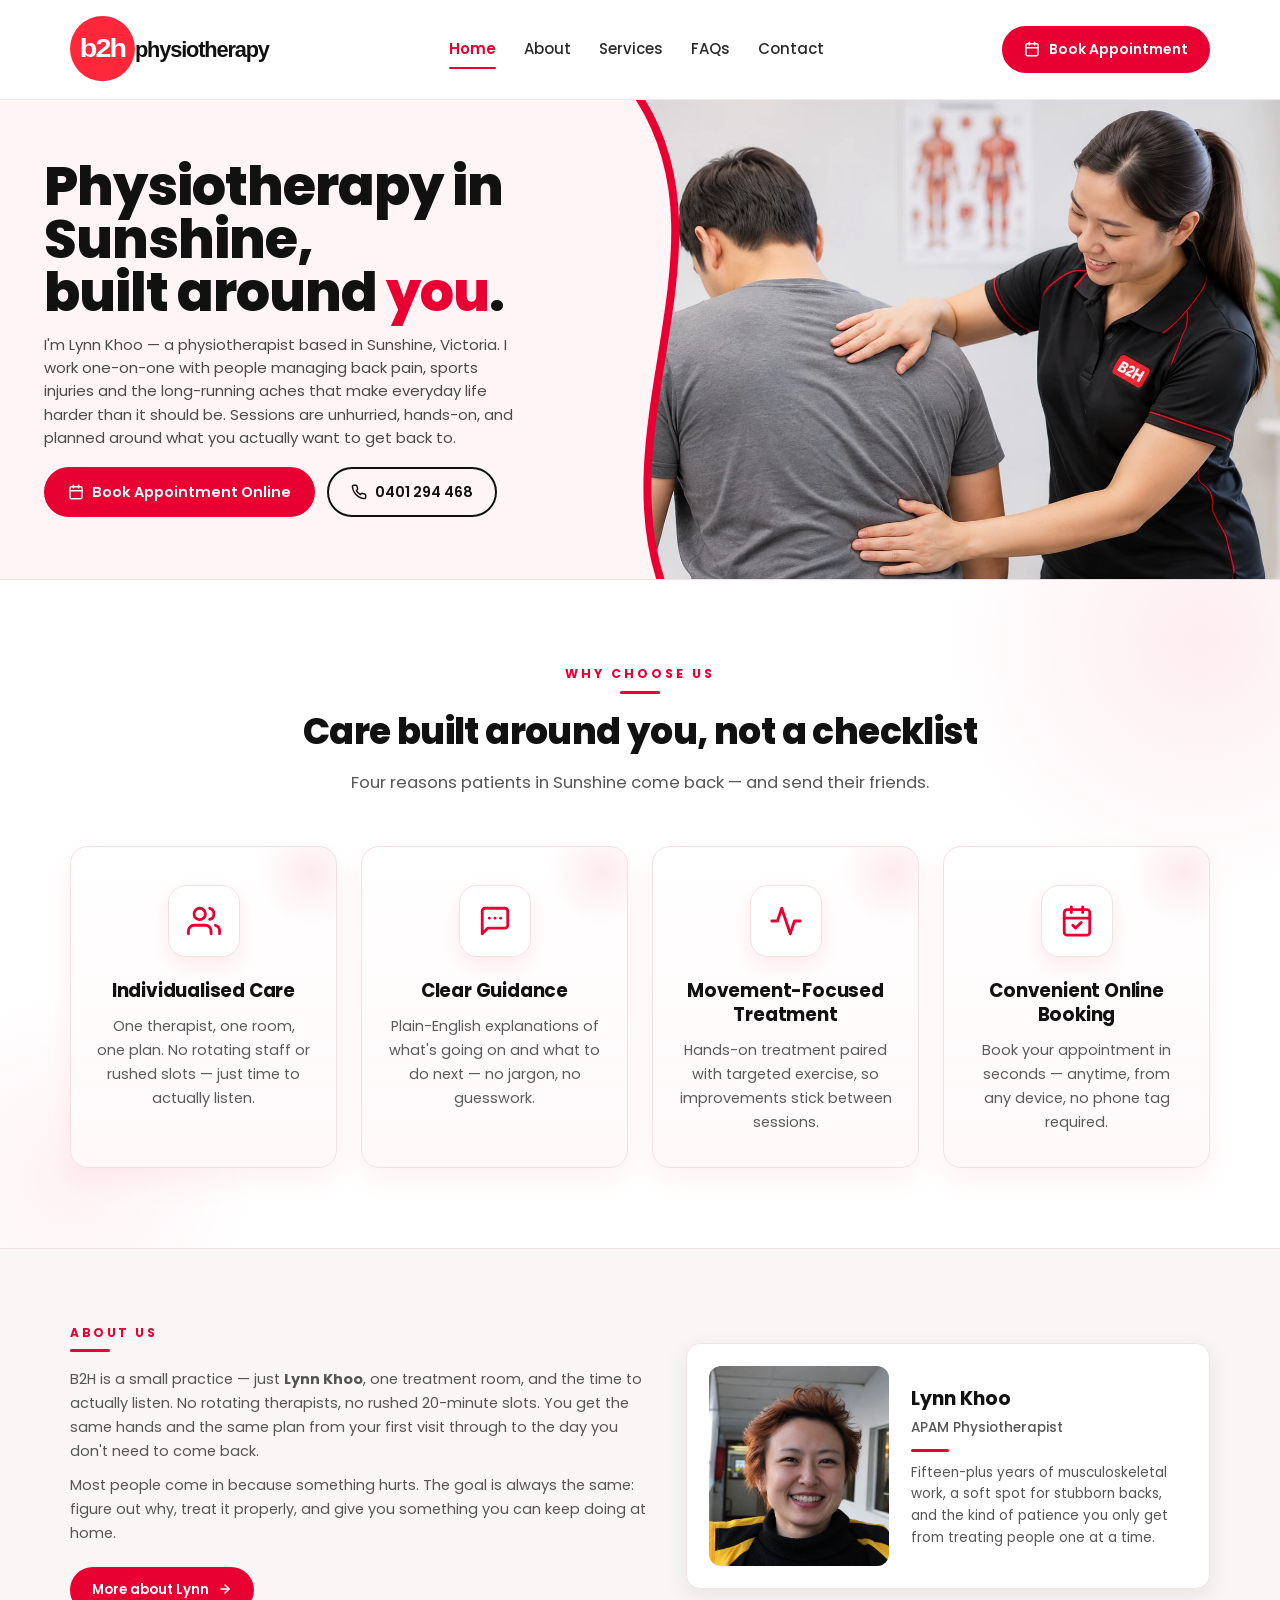
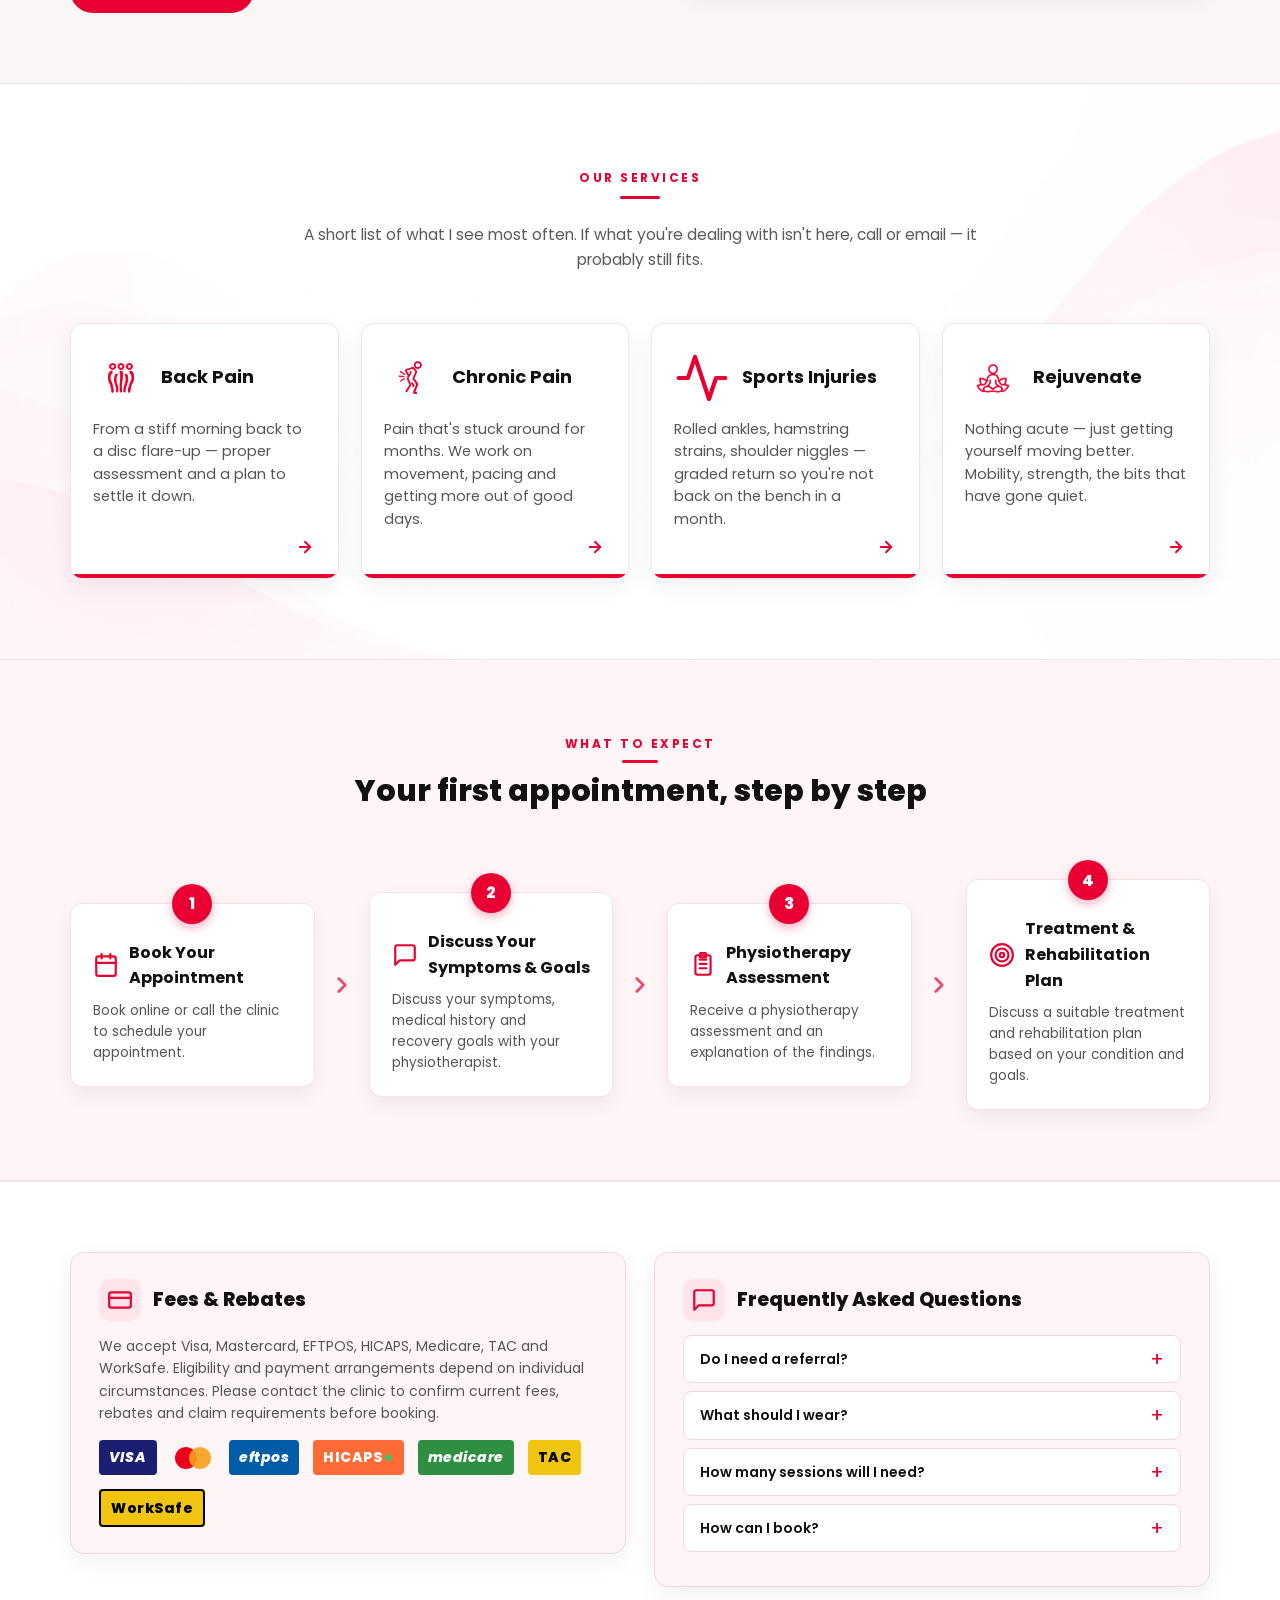
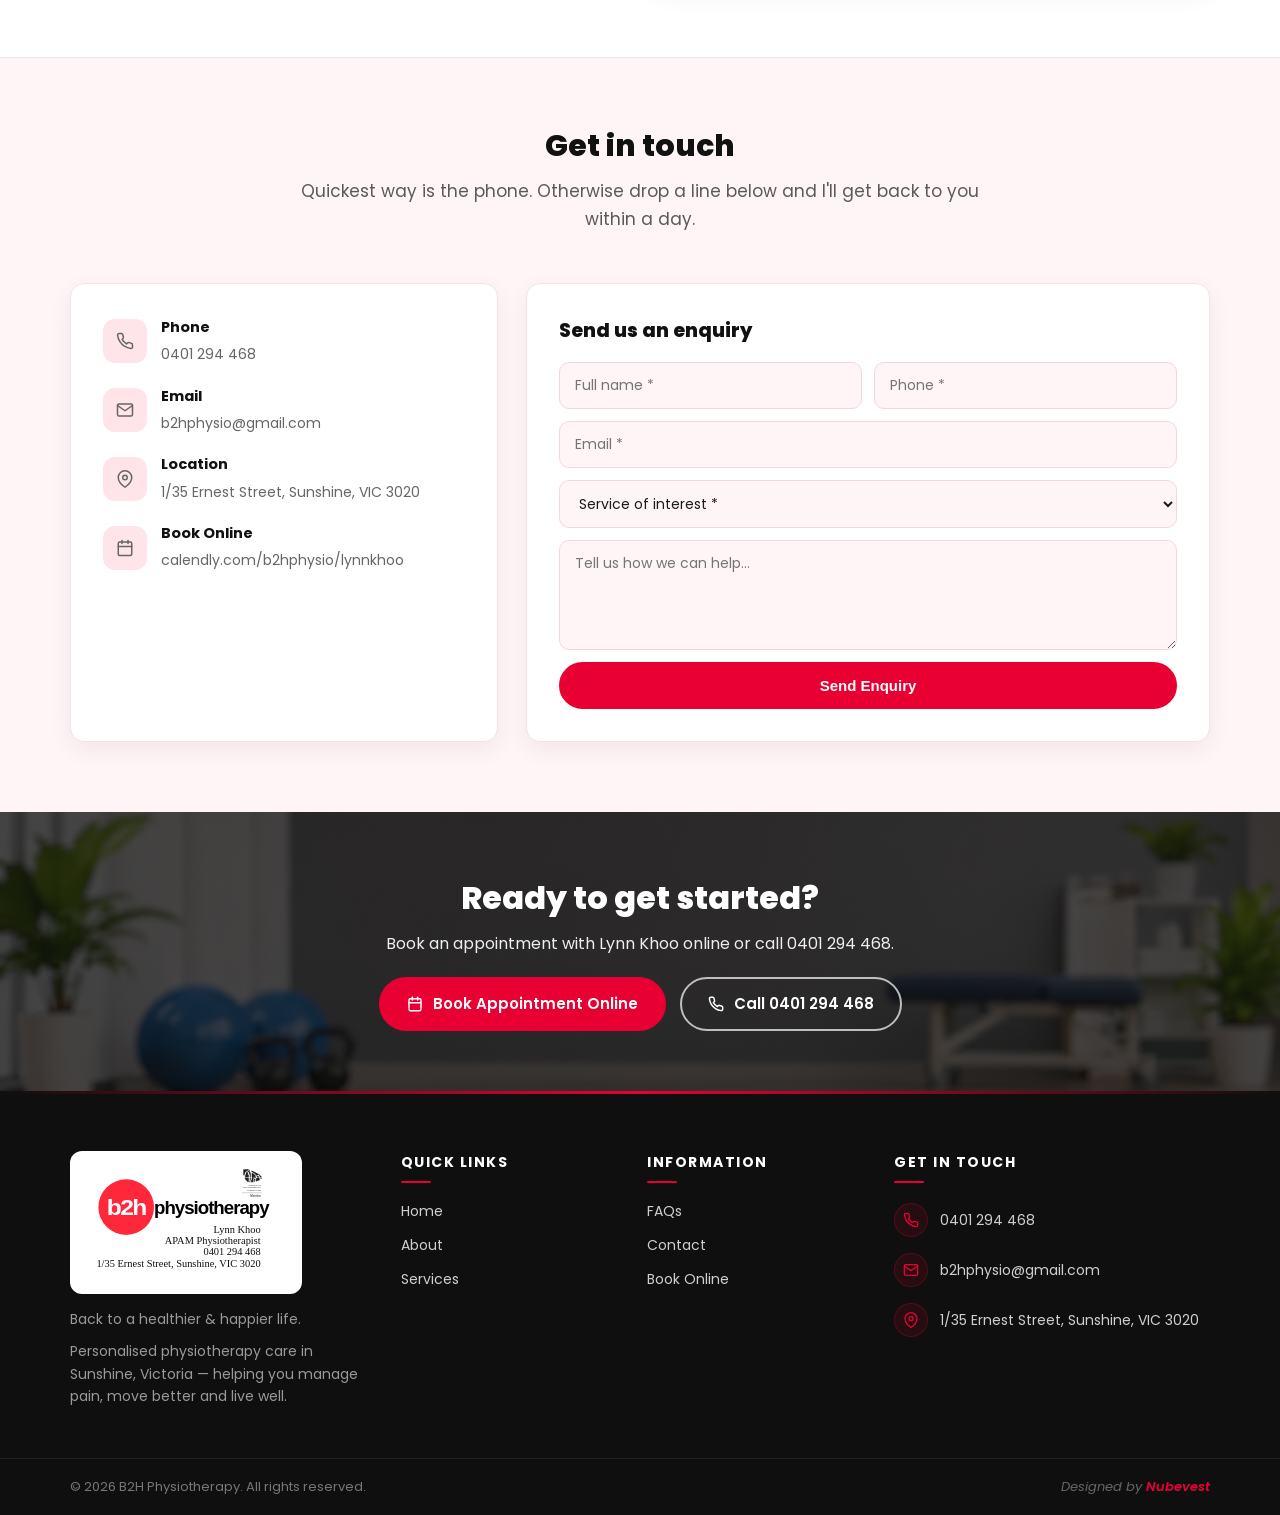
==== commit de3133a7: "Calendly integration + services page redesign and homepage CTA trim - Swap the custom booking modal " ====
--- a/index.html
+++ b/index.html
@@ -291,7 +291,6 @@
           <span class="info-icon"><svg width="18" height="18" viewBox="0 0 24 24" fill="none" stroke="currentColor" stroke-width="2" stroke-linecap="round" stroke-linejoin="round"><rect x="3" y="4" width="18" height="18" rx="2" ry="2"/><line x1="16" y1="2" x2="16" y2="6"/><line x1="8" y1="2" x2="8" y2="6"/><line x1="3" y1="10" x2="21" y2="10"/></svg></span>
           <div><strong>Book Online</strong><a href="https://calendly.com/b2hphysio/lynnkhoo" target="_blank" rel="noopener">calendly.com/b2hphysio/lynnkhoo</a></div>
         </div>
-        <a href="https://calendly.com/b2hphysio/lynnkhoo" target="_blank" rel="noopener" class="btn btn-primary">Book Appointment</a>
       </div>
       <form class="contact-form" onsubmit="event.preventDefault(); alert('Thanks! We will get back to you soon.'); this.reset();">
         <h3>Send us an enquiry</h3>
@@ -391,6 +390,32 @@
   </div>
 </footer>
 
+<!-- Calendly badge widget begin -->
+<link href="https://assets.calendly.com/assets/external/widget.css" rel="stylesheet">
+<script src="https://assets.calendly.com/assets/external/widget.js" type="text/javascript" async></script>
+<script type="text/javascript">
+window.addEventListener('load', function() {
+  if (typeof Calendly === 'undefined') return;
+  Calendly.initBadgeWidget({
+    url: 'https://calendly.com/b2hphysio/lynnkhoo',
+    text: 'Schedule time with me',
+    color: '#0069ff',
+    textColor: '#ffffff',
+    branding: false
+  });
+});
+document.addEventListener('DOMContentLoaded', function(){
+  document.querySelectorAll('a[href*="calendly.com/b2hphysio"]').forEach(function(a){
+    a.addEventListener('click', function(e){
+      if (typeof Calendly !== 'undefined') {
+        e.preventDefault();
+        Calendly.initPopupWidget({ url: 'https://calendly.com/b2hphysio/lynnkhoo' });
+      }
+    });
+  });
+});
+</script>
+<!-- Calendly badge widget end -->
 <script src="script.js"></script>
 </body>
 </html>
--- a/styles.css
+++ b/styles.css
@@ -244,6 +244,8 @@
 /* ===== About ===== */
 .section-about{background:#faf6f6;padding:70px 0;border-top:1px solid #f0e4e6;border-bottom:1px solid #f0e4e6}
 .about-grid{display:grid;grid-template-columns:1.1fr 1fr;gap:40px;align-items:center}
+
+
 .about-text .eyebrow{margin-bottom:16px;letter-spacing:2.5px;font-size:12px;position:relative;padding-bottom:10px}
 .about-text .eyebrow::after{content:"";position:absolute;left:0;bottom:0;width:40px;height:3px;background:var(--red);border-radius:2px}
 .about-text h2{font-size:26px;color:var(--black);font-weight:800;margin-bottom:12px;line-height:1.2}
@@ -684,101 +686,128 @@
 }
 
 /* ===== Services detailed (services page) ===== */
-.services-detailed{padding:70px 0 80px;background:#fafafa}
-.services-intro{text-align:center;max-width:680px;margin:0 auto 50px}
-.services-intro h2{font-size:30px;font-weight:800;color:var(--black);margin:0 0 12px;letter-spacing:-.4px}
-.services-intro p{color:#666;font-size:15.5px;line-height:1.7;margin:0}
+.services-detailed{padding:70px 0 80px;background:#fff5f6;position:relative;overflow:hidden}
+.services-detailed::before{
+  content:"";position:absolute;top:-180px;right:-180px;width:460px;height:460px;border-radius:50%;
+  background:radial-gradient(circle,rgba(233,0,50,.08),transparent 70%);pointer-events:none;
+}
+.services-detailed::after{
+  content:"";position:absolute;bottom:-160px;left:-160px;width:400px;height:400px;border-radius:50%;
+  background:radial-gradient(circle,rgba(233,0,50,.06),transparent 70%);pointer-events:none;
+}
+.services-detailed .container{position:relative;z-index:1}
+.services-intro{text-align:center;max-width:720px;margin:0 auto 56px}
+.services-intro h2{font-size:34px;font-weight:800;color:var(--black);margin:0 0 14px;letter-spacing:-.5px;line-height:1.2}
+.services-intro p{color:#555;font-size:16px;line-height:1.7;margin:0}
 
 .services-cards{
-  display:grid;grid-template-columns:repeat(2,1fr);gap:26px;
+  display:grid;grid-template-columns:repeat(4,1fr);gap:22px;
 }
 .service-item{
-  background:#fff;border-radius:16px;padding:36px 32px;
-  border:1px solid #efe5e7;position:relative;overflow:hidden;
-  transition:all .3s ease;display:flex;flex-direction:column;
+  position:relative;background:#fff;border-radius:22px;padding:32px 24px 30px;text-align:center;
+  border:1px solid rgba(233,0,50,.08);
+  box-shadow:0 10px 30px rgba(0,0,0,.04);
+  transition:transform .3s ease,box-shadow .3s ease,border-color .3s ease;
+  display:flex;flex-direction:column;overflow:hidden;
 }
 .service-item::before{
-  content:"";position:absolute;top:0;left:0;right:0;height:3px;
-  background:linear-gradient(90deg,var(--red),#ff4d6d);
-  transform:scaleX(0);transform-origin:left;transition:transform .35s ease;
+  content:"";position:absolute;inset:0;border-radius:22px;padding:1px;
+  background:linear-gradient(135deg,transparent,transparent);
+  -webkit-mask:linear-gradient(#000 0 0) content-box,linear-gradient(#000 0 0);
+  -webkit-mask-composite:xor;mask-composite:exclude;
+  transition:background .35s ease;pointer-events:none;
 }
 .service-item:hover{
-  transform:translateY(-4px);
-  box-shadow:0 20px 40px rgba(233,0,50,.10);
-  border-color:#ffd1d9;
-}
-.service-item:hover::before{transform:scaleX(1)}
-
-.service-item-top{
-  display:flex;align-items:flex-start;gap:20px;margin-bottom:18px;
-}
+  transform:translateY(-6px);
+  box-shadow:0 30px 60px rgba(233,0,50,.14);
+  border-color:transparent;
+}
+.service-item:hover::before{background:linear-gradient(135deg,var(--red),#ff6b86)}
+
+.service-item-top{display:flex;flex-direction:column;align-items:center;gap:16px;margin-bottom:16px}
 .service-item-icon{
-  flex-shrink:0;width:68px;height:68px;border-radius:14px;
-  background:linear-gradient(135deg,#fff5f6 0%,#ffe4e9 100%);
+  flex-shrink:0;width:78px;height:78px;border-radius:20px;
+  background:linear-gradient(135deg,var(--red) 0%,#ff4d6d 100%);
   display:flex;align-items:center;justify-content:center;
-  color:var(--red);position:relative;
-}
-.service-item-icon img,.service-item-icon svg{
-  width:42px;height:42px;object-fit:contain;
-}
-.service-item-meta{flex:1;min-width:0}
+  color:#fff;
+  box-shadow:0 12px 24px rgba(233,0,50,.28);
+  transition:transform .35s ease;
+}
+.service-item:hover .service-item-icon{transform:rotate(-6deg) scale(1.05)}
+.service-item-icon img,.service-item-icon svg{width:42px;height:42px;object-fit:contain;filter:brightness(0) invert(1)}
+.service-item-meta{min-width:0}
 .service-item-num{
-  display:inline-block;font-size:11px;font-weight:700;letter-spacing:2px;
-  color:var(--red);background:#fff5f6;padding:3px 10px;border-radius:20px;
-  margin-bottom:8px;
+  display:inline-block;font-size:10.5px;font-weight:700;letter-spacing:2px;
+  color:var(--red);text-transform:uppercase;margin-bottom:6px;
 }
 .service-item h3{
-  font-size:22px;font-weight:700;color:var(--black);
+  font-size:20px;font-weight:800;color:var(--black);
   margin:0;letter-spacing:-.3px;line-height:1.25;
 }
 .service-item-desc{
-  color:#555;font-size:15px;line-height:1.65;margin:0 0 22px;flex:1;
+  color:#555;font-size:14.5px;line-height:1.65;margin:0;flex:1;
 }
 .service-item-foot{
-  display:flex;align-items:center;justify-content:space-between;
-  padding-top:18px;border-top:1px solid #f3eaec;
+  display:flex;align-items:center;gap:14px;padding-top:22px;border-top:1px dashed #f0d4d9;
 }
 .service-item-book{
-  color:var(--red);font-weight:700;font-size:14px;text-decoration:none;
-  display:inline-flex;align-items:center;gap:6px;transition:gap .2s;
-}
-.service-item-book:hover{gap:10px}
+  display:inline-flex;align-items:center;gap:8px;
+  padding:11px 22px;border-radius:999px;
+  background:var(--red);color:#fff;font-weight:600;font-size:14px;text-decoration:none;
+  box-shadow:0 8px 20px rgba(233,0,50,.25);
+  transition:transform .2s ease,box-shadow .2s ease;
+}
+.service-item-book svg{transition:transform .2s ease}
+.service-item-book:hover{transform:translateY(-2px);box-shadow:0 12px 28px rgba(233,0,50,.35)}
+.service-item-book:hover svg{transform:translateX(4px)}
 .service-item-call{
-  color:#999;font-size:13px;text-decoration:none;
-  display:inline-flex;align-items:center;gap:5px;
+  display:inline-flex;align-items:center;gap:6px;
+  color:#888;font-size:13.5px;font-weight:600;text-decoration:none;
+  transition:color .2s ease;
 }
 .service-item-call:hover{color:var(--red)}
 
 .services-help{
-  margin-top:50px;padding:42px 30px;text-align:center;
-  background:#fff;border-radius:16px;border:1px solid #efe5e7;
-  position:relative;overflow:hidden;
+  margin-top:60px;padding:50px 36px;text-align:center;
+  background:linear-gradient(135deg,var(--black) 0%,#2a1a1f 100%);
+  border-radius:22px;position:relative;overflow:hidden;color:#fff;
 }
 .services-help::before{
-  content:"";position:absolute;top:0;left:0;right:0;height:3px;
-  background:linear-gradient(90deg,var(--red),#ff4d6d);
-}
+  content:"";position:absolute;top:-80px;right:-80px;width:280px;height:280px;border-radius:50%;
+  background:radial-gradient(circle,rgba(233,0,50,.35),transparent 70%);pointer-events:none;
+}
+.services-help::after{
+  content:"";position:absolute;bottom:-100px;left:-100px;width:260px;height:260px;border-radius:50%;
+  background:radial-gradient(circle,rgba(255,77,109,.2),transparent 70%);pointer-events:none;
+}
+.services-help > *{position:relative;z-index:1}
 .services-help h3{
-  font-size:22px;font-weight:700;color:var(--black);margin:0 0 10px;
-}
-.services-help p{color:#555;font-size:15.5px;margin:0 0 22px;line-height:1.6}
-.services-help p a[href^="tel"]{color:var(--red);font-weight:700;text-decoration:none}
+  font-size:26px;font-weight:800;color:#fff;margin:0 0 12px;letter-spacing:-.4px;
+}
+.services-help p{color:rgba(255,255,255,.75);font-size:16px;margin:0 0 26px;line-height:1.6}
+.services-help p a[href^="tel"]{color:#ff8fa1;font-weight:700;text-decoration:none}
 .services-help p a[href^="tel"]:hover{text-decoration:underline}
-.services-help-actions{display:flex;gap:12px;justify-content:center;flex-wrap:wrap}
-
+.services-help-actions{display:flex;gap:14px;justify-content:center;flex-wrap:wrap}
+.services-help-actions .btn-ghost{color:#fff;border-color:rgba(255,255,255,.3)}
+.services-help-actions .btn-ghost:hover{background:rgba(255,255,255,.1);border-color:rgba(255,255,255,.5)}
+
+@media (max-width: 1100px){
+  .services-cards{grid-template-columns:repeat(2,1fr)}
+}
 @media (max-width: 860px){
   .services-detailed{padding:50px 0 60px}
-  .services-intro{margin-bottom:30px}
-  .services-intro h2{font-size:24px}
+  .services-intro{margin-bottom:34px}
+  .services-intro h2{font-size:26px}
   .services-cards{grid-template-columns:1fr;gap:18px}
-  .service-item{padding:26px 22px}
-  .service-item-top{gap:16px;margin-bottom:14px}
-  .service-item-icon{width:58px;height:58px}
-  .service-item-icon img,.service-item-icon svg{width:36px;height:36px}
-  .service-item h3{font-size:19px}
-  .service-item-desc{font-size:14.5px;margin-bottom:18px}
-  .services-help{padding:30px 20px;margin-top:30px}
-  .services-help h3{font-size:19px}
+  .service-item{padding:28px 24px}
+  .service-item-top{gap:14px;margin-bottom:14px}
+  .service-item-icon{width:68px;height:68px;border-radius:16px}
+  .service-item-icon img,.service-item-icon svg{width:38px;height:38px}
+  .service-item h3{font-size:20px}
+  .service-item-desc{font-size:14.5px}
+  .services-help{padding:36px 22px;margin-top:38px}
+  .services-help h3{font-size:22px}
+  .services-help p{font-size:14.5px}
 }
 
 /* ===== Contact map section ===== */
